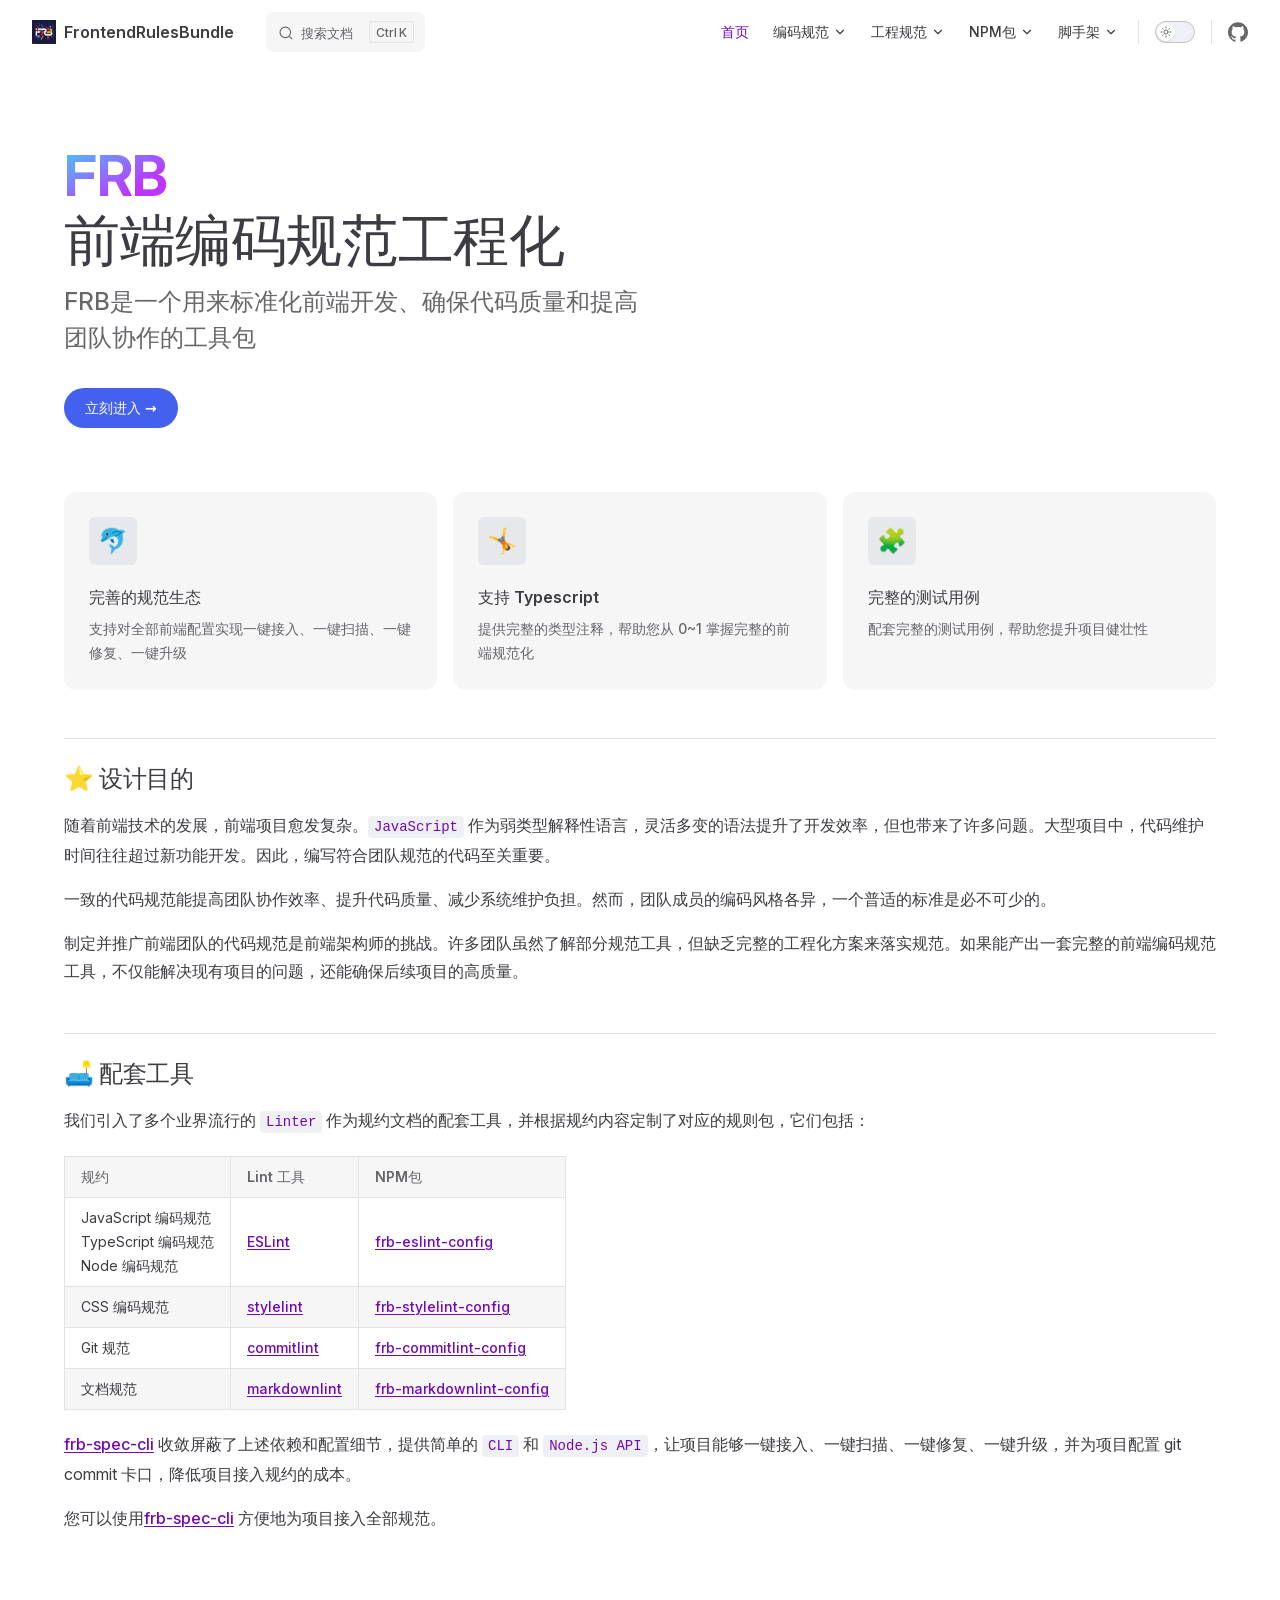
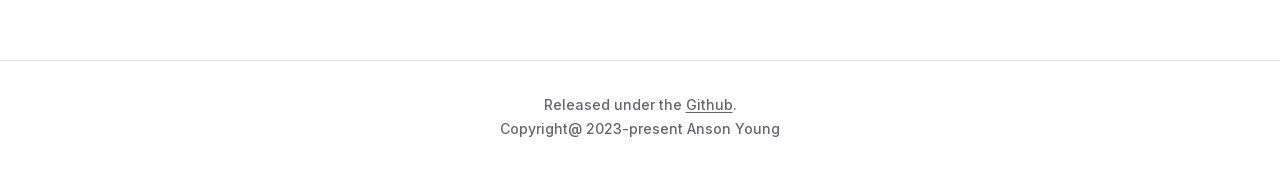
==== index.html @ 669a441b "Deploying to gh-pages from @ yangsheng8/frontend-rules-bundle@2f06434116b201706d265bde65d2e6ae9433ff" ====
<!DOCTYPE html>
<html lang="en-US" dir="ltr">
  <head>
    <meta charset="utf-8">
    <meta name="viewport" content="width=device-width,initial-scale=1">
    <title>FrontendRulesBundle</title>
    <meta name="description" content="前端编码规范工程化">
    <meta name="generator" content="VitePress v1.2.2">
    <link rel="preload stylesheet" href="/assets/style.BY2mN_my.css" as="style">
    
    <script type="module" src="/assets/app.9--udEER.js"></script>
    <link rel="preload" href="/assets/inter-roman-latin.Di8DUHzh.woff2" as="font" type="font/woff2" crossorigin="">
    <link rel="modulepreload" href="/assets/chunks/framework.CJINm0jR.js">
    <link rel="modulepreload" href="/assets/chunks/theme.BF8huRVD.js">
    <link rel="modulepreload" href="/assets/index.md.BYgQcy-Z.lean.js">
    <link rel="icon" href="/img/logo.png">
    <script id="check-dark-mode">(()=>{const e=localStorage.getItem("vitepress-theme-appearance")||"auto",a=window.matchMedia("(prefers-color-scheme: dark)").matches;(!e||e==="auto"?a:e==="dark")&&document.documentElement.classList.add("dark")})();</script>
    <script id="check-mac-os">document.documentElement.classList.toggle("mac",/Mac|iPhone|iPod|iPad/i.test(navigator.platform));</script>
  </head>
  <body>
    <div id="app"><div class="Layout" data-v-e4b8e1f8><!--[--><!--]--><!--[--><span tabindex="-1" data-v-347cf77a></span><a href="#VPContent" class="VPSkipLink visually-hidden" data-v-347cf77a> Skip to content </a><!--]--><!----><header class="VPNav" data-v-e4b8e1f8 data-v-37520d22><div class="VPNavBar home top" data-v-37520d22 data-v-76939517><div class="wrapper" data-v-76939517><div class="container" data-v-76939517><div class="title" data-v-76939517><div class="VPNavBarTitle" data-v-76939517 data-v-0b1bfbd6><a class="title" href="/" data-v-0b1bfbd6><!--[--><!--]--><!--[--><img class="VPImage logo" src="/img/logo1.jpg" alt data-v-da9c4ac8><!--]--><span data-v-0b1bfbd6>FrontendRulesBundle</span><!--[--><!--]--></a></div></div><div class="content" data-v-76939517><div class="content-body" data-v-76939517><!--[--><!--]--><div class="VPNavBarSearch search" data-v-76939517><!--[--><!----><div id="local-search"><button type="button" class="DocSearch DocSearch-Button" aria-label="搜索文档"><span class="DocSearch-Button-Container"><span class="vp-icon DocSearch-Search-Icon"></span><span class="DocSearch-Button-Placeholder">搜索文档</span></span><span class="DocSearch-Button-Keys"><kbd class="DocSearch-Button-Key"></kbd><kbd class="DocSearch-Button-Key">K</kbd></span></button></div><!--]--></div><nav aria-labelledby="main-nav-aria-label" class="VPNavBarMenu menu" data-v-76939517 data-v-54b6ef9c><span id="main-nav-aria-label" class="visually-hidden" data-v-54b6ef9c>Main Navigation</span><!--[--><!--[--><a class="VPLink link VPNavBarMenuLink active" href="/" tabindex="0" data-v-54b6ef9c data-v-99f46b89><!--[--><span data-v-99f46b89>首页</span><!--]--></a><!--]--><!--[--><div class="VPFlyout VPNavBarMenuGroup" data-v-54b6ef9c data-v-b11c8280><button type="button" class="button" aria-haspopup="true" aria-expanded="false" data-v-b11c8280><span class="text" data-v-b11c8280><!----><span data-v-b11c8280>编码规范</span><span class="vpi-chevron-down text-icon" data-v-b11c8280></span></span></button><div class="menu" data-v-b11c8280><div class="VPMenu" data-v-b11c8280 data-v-fe176f36><div class="items" data-v-fe176f36><!--[--><!--[--><div class="VPMenuLink" data-v-fe176f36 data-v-29f0888a><a class="VPLink link" href="/coding/html.html" data-v-29f0888a><!--[-->HTML 编码规范<!--]--></a></div><!--]--><!--[--><div class="VPMenuLink" data-v-fe176f36 data-v-29f0888a><a class="VPLink link" href="/coding/css.html" data-v-29f0888a><!--[-->CSS 编码规范<!--]--></a></div><!--]--><!--[--><div class="VPMenuLink" data-v-fe176f36 data-v-29f0888a><a class="VPLink link" href="/coding/javascript.html" data-v-29f0888a><!--[-->JavaScript 编码规范<!--]--></a></div><!--]--><!--[--><div class="VPMenuLink" data-v-fe176f36 data-v-29f0888a><a class="VPLink link" href="/coding/node.html" data-v-29f0888a><!--[-->Node 编码规范<!--]--></a></div><!--]--><!--[--><div class="VPMenuLink" data-v-fe176f36 data-v-29f0888a><a class="VPLink link" href="/coding/typescript.html" data-v-29f0888a><!--[-->Typescript 编码规范<!--]--></a></div><!--]--><!--]--></div><!--[--><!--]--></div></div></div><!--]--><!--[--><div class="VPFlyout VPNavBarMenuGroup" data-v-54b6ef9c data-v-b11c8280><button type="button" class="button" aria-haspopup="true" aria-expanded="false" data-v-b11c8280><span class="text" data-v-b11c8280><!----><span data-v-b11c8280>工程规范</span><span class="vpi-chevron-down text-icon" data-v-b11c8280></span></span></button><div class="menu" data-v-b11c8280><div class="VPMenu" data-v-b11c8280 data-v-fe176f36><div class="items" data-v-fe176f36><!--[--><!--[--><div class="VPMenuLink" data-v-fe176f36 data-v-29f0888a><a class="VPLink link" href="/engineering/git.html" data-v-29f0888a><!--[-->Git 规范<!--]--></a></div><!--]--><!--[--><div class="VPMenuLink" data-v-fe176f36 data-v-29f0888a><a class="VPLink link" href="/engineering/doc.html" data-v-29f0888a><!--[-->文档规范<!--]--></a></div><!--]--><!--[--><div class="VPMenuLink" data-v-fe176f36 data-v-29f0888a><a class="VPLink link" href="/engineering/changelog.html" data-v-29f0888a><!--[-->CHANGELOG 规范<!--]--></a></div><!--]--><!--]--></div><!--[--><!--]--></div></div></div><!--]--><!--[--><div class="VPFlyout VPNavBarMenuGroup" data-v-54b6ef9c data-v-b11c8280><button type="button" class="button" aria-haspopup="true" aria-expanded="false" data-v-b11c8280><span class="text" data-v-b11c8280><!----><span data-v-b11c8280>NPM包</span><span class="vpi-chevron-down text-icon" data-v-b11c8280></span></span></button><div class="menu" data-v-b11c8280><div class="VPMenu" data-v-b11c8280 data-v-fe176f36><div class="items" data-v-fe176f36><!--[--><!--[--><div class="VPMenuLink" data-v-fe176f36 data-v-29f0888a><a class="VPLink link" href="/npm/eslint.html" data-v-29f0888a><!--[-->eslint-config<!--]--></a></div><!--]--><!--[--><div class="VPMenuLink" data-v-fe176f36 data-v-29f0888a><a class="VPLink link" href="/npm/stylelint.html" data-v-29f0888a><!--[-->stylelint-config<!--]--></a></div><!--]--><!--[--><div class="VPMenuLink" data-v-fe176f36 data-v-29f0888a><a class="VPLink link" href="/npm/commitlint.html" data-v-29f0888a><!--[-->commitlint-config<!--]--></a></div><!--]--><!--[--><div class="VPMenuLink" data-v-fe176f36 data-v-29f0888a><a class="VPLink link" href="/npm/markdownlint.html" data-v-29f0888a><!--[-->markdownlint-config<!--]--></a></div><!--]--><!--[--><div class="VPMenuLink" data-v-fe176f36 data-v-29f0888a><a class="VPLink link" href="/npm/eslint-plugin.html" data-v-29f0888a><!--[-->eslint-plugin<!--]--></a></div><!--]--><!--]--></div><!--[--><!--]--></div></div></div><!--]--><!--[--><div class="VPFlyout VPNavBarMenuGroup" data-v-54b6ef9c data-v-b11c8280><button type="button" class="button" aria-haspopup="true" aria-expanded="false" data-v-b11c8280><span class="text" data-v-b11c8280><!----><span data-v-b11c8280>脚手架</span><span class="vpi-chevron-down text-icon" data-v-b11c8280></span></span></button><div class="menu" data-v-b11c8280><div class="VPMenu" data-v-b11c8280 data-v-fe176f36><div class="items" data-v-fe176f36><!--[--><!--[--><div class="VPMenuLink" data-v-fe176f36 data-v-29f0888a><a class="VPLink link" href="/cli/frb-lint.html" data-v-29f0888a><!--[-->frb-fe-lint<!--]--></a></div><!--]--><!--]--></div><!--[--><!--]--></div></div></div><!--]--><!--]--></nav><!----><div class="VPNavBarAppearance appearance" data-v-76939517 data-v-2c32bf94><button class="VPSwitch VPSwitchAppearance" type="button" role="switch" title="Switch to dark theme" aria-checked="false" data-v-2c32bf94 data-v-7fafa1ae data-v-d238cb54><span class="check" data-v-d238cb54><span class="icon" data-v-d238cb54><!--[--><span class="vpi-sun sun" data-v-7fafa1ae></span><span class="vpi-moon moon" data-v-7fafa1ae></span><!--]--></span></span></button></div><div class="VPSocialLinks VPNavBarSocialLinks social-links" data-v-76939517 data-v-22c99eaa data-v-d3f611e9><!--[--><a class="VPSocialLink no-icon" href="https://github.com/yangsheng8/frontend-rules-bundle" aria-label="github" target="_blank" rel="noopener" data-v-d3f611e9 data-v-6e5524c9><span class="vpi-social-github" /></a><!--]--></div><div class="VPFlyout VPNavBarExtra extra" data-v-76939517 data-v-ff49a957 data-v-b11c8280><button type="button" class="button" aria-haspopup="true" aria-expanded="false" aria-label="extra navigation" data-v-b11c8280><span class="vpi-more-horizontal icon" data-v-b11c8280></span></button><div class="menu" data-v-b11c8280><div class="VPMenu" data-v-b11c8280 data-v-fe176f36><!----><!--[--><!--[--><!----><div class="group" data-v-ff49a957><div class="item appearance" data-v-ff49a957><p class="label" data-v-ff49a957>Appearance</p><div class="appearance-action" data-v-ff49a957><button class="VPSwitch VPSwitchAppearance" type="button" role="switch" title="Switch to dark theme" aria-checked="false" data-v-ff49a957 data-v-7fafa1ae data-v-d238cb54><span class="check" data-v-d238cb54><span class="icon" data-v-d238cb54><!--[--><span class="vpi-sun sun" data-v-7fafa1ae></span><span class="vpi-moon moon" data-v-7fafa1ae></span><!--]--></span></span></button></div></div></div><div class="group" data-v-ff49a957><div class="item social-links" data-v-ff49a957><div class="VPSocialLinks social-links-list" data-v-ff49a957 data-v-d3f611e9><!--[--><a class="VPSocialLink no-icon" href="https://github.com/yangsheng8/frontend-rules-bundle" aria-label="github" target="_blank" rel="noopener" data-v-d3f611e9 data-v-6e5524c9><span class="vpi-social-github" /></a><!--]--></div></div></div><!--]--><!--]--></div></div></div><!--[--><!--]--><button type="button" class="VPNavBarHamburger hamburger" aria-label="mobile navigation" aria-expanded="false" aria-controls="VPNavScreen" data-v-76939517 data-v-7c32fbc0><span class="container" data-v-7c32fbc0><span class="top" data-v-7c32fbc0></span><span class="middle" data-v-7c32fbc0></span><span class="bottom" data-v-7c32fbc0></span></span></button></div></div></div></div><div class="divider" data-v-76939517><div class="divider-line" data-v-76939517></div></div></div><!----></header><!----><!----><div class="VPContent is-home" id="VPContent" data-v-e4b8e1f8 data-v-2b62a37d><div class="VPHome" data-v-2b62a37d data-v-d0947b00><!--[--><!--]--><div class="VPHero VPHomeHero" data-v-d0947b00 data-v-6cc72247><div class="container" data-v-6cc72247><div class="main" data-v-6cc72247><!--[--><!--]--><!--[--><h1 class="name" data-v-6cc72247><span class="clip" data-v-6cc72247>FRB</span></h1><p class="text" data-v-6cc72247>前端编码规范工程化</p><p class="tagline" data-v-6cc72247>FRB是一个用来标准化前端开发、确保代码质量和提高团队协作的工具包</p><!--]--><!--[--><!--]--><div class="actions" data-v-6cc72247><!--[--><div class="action" data-v-6cc72247><a class="VPButton medium brand" href="/coding/html.html" data-v-6cc72247 data-v-09926cdb>立刻进入 →</a></div><!--]--></div><!--[--><!--]--></div><!----></div></div><!--[--><!--]--><!--[--><!--]--><div class="VPFeatures VPHomeFeatures" data-v-d0947b00 data-v-6db3c98c><div class="container" data-v-6db3c98c><div class="items" data-v-6db3c98c><!--[--><div class="grid-3 item" data-v-6db3c98c><div class="VPLink no-icon VPFeature" data-v-6db3c98c data-v-02033b3c><!--[--><article class="box" data-v-02033b3c><div class="icon" data-v-02033b3c>🐬</div><h2 class="title" data-v-02033b3c>完善的规范生态</h2><p class="details" data-v-02033b3c>支持对全部前端配置实现一键接入、一键扫描、一键修复、一键升级</p><!----></article><!--]--></div></div><div class="grid-3 item" data-v-6db3c98c><div class="VPLink no-icon VPFeature" data-v-6db3c98c data-v-02033b3c><!--[--><article class="box" data-v-02033b3c><div class="icon" data-v-02033b3c>🤸‍</div><h2 class="title" data-v-02033b3c>支持 Typescript</h2><p class="details" data-v-02033b3c>提供完整的类型注释，帮助您从 0~1 掌握完整的前端规范化</p><!----></article><!--]--></div></div><div class="grid-3 item" data-v-6db3c98c><div class="VPLink no-icon VPFeature" data-v-6db3c98c data-v-02033b3c><!--[--><article class="box" data-v-02033b3c><div class="icon" data-v-02033b3c>🧩</div><h2 class="title" data-v-02033b3c>完整的测试用例</h2><p class="details" data-v-02033b3c>配套完整的测试用例，帮助您提升项目健壮性</p><!----></article><!--]--></div></div><!--]--></div></div></div><!--[--><!--]--><div class="vp-doc container" style="" data-v-d0947b00 data-v-80a659c8><!--[--><div style="position:relative;" data-v-d0947b00><div><h2 id="设计目的" tabindex="-1">⭐ 设计目的 <a class="header-anchor" href="#设计目的" aria-label="Permalink to &quot;:star: 设计目的&quot;">​</a></h2><p>随着前端技术的发展，前端项目愈发复杂。<code>JavaScript</code> 作为弱类型解释性语言，灵活多变的语法提升了开发效率，但也带来了许多问题。大型项目中，代码维护时间往往超过新功能开发。因此，编写符合团队规范的代码至关重要。</p><p>一致的代码规范能提高团队协作效率、提升代码质量、减少系统维护负担。然而，团队成员的编码风格各异，一个普适的标准是必不可少的。</p><p>制定并推广前端团队的代码规范是前端架构师的挑战。许多团队虽然了解部分规范工具，但缺乏完整的工程化方案来落实规范。如果能产出一套完整的前端编码规范工具，不仅能解决现有项目的问题，还能确保后续项目的高质量。</p><h2 id="配套工具" tabindex="-1">🛋️ 配套工具 <a class="header-anchor" href="#配套工具" aria-label="Permalink to &quot;:couch_and_lamp: 配套工具&quot;">​</a></h2><p>我们引入了多个业界流行的 <code>Linter</code> 作为规约文档的配套工具，并根据规约内容定制了对应的规则包，它们包括：</p><table><thead><tr><th>规约</th><th>Lint 工具</th><th>NPM包</th></tr></thead><tbody><tr><td>JavaScript 编码规范 <br> TypeScript 编码规范 <br> Node 编码规范</td><td><a href="https://eslint.org/" target="_blank" rel="noreferrer">ESLint</a></td><td><a href="https://www.npmjs.com/package/frb-eslint-config" target="_blank" rel="noreferrer">frb-eslint-config</a></td></tr><tr><td>CSS 编码规范</td><td><a href="https://stylelint.io/" target="_blank" rel="noreferrer">stylelint</a></td><td><a href="https://www.npmjs.com/package/frb-stylelint-config" target="_blank" rel="noreferrer">frb-stylelint-config</a></td></tr><tr><td>Git 规范</td><td><a href="https://commitlint.js.org/#/" target="_blank" rel="noreferrer">commitlint</a></td><td><a href="https://www.npmjs.com/package/frb-commitlint-config" target="_blank" rel="noreferrer">frb-commitlint-config</a></td></tr><tr><td>文档规范</td><td><a href="https://github.com/DavidAnson/markdownlint" target="_blank" rel="noreferrer">markdownlint</a></td><td><a href="https://www.npmjs.com/package/frb-markdownlint-config" target="_blank" rel="noreferrer">frb-markdownlint-config</a></td></tr></tbody></table><p><a href="https://www.npmjs.com/package/frb-spec-cli" target="_blank" rel="noreferrer">frb-spec-cli</a> 收敛屏蔽了上述依赖和配置细节，提供简单的 <code>CLI</code> 和 <code>Node.js API</code>，让项目能够一键接入、一键扫描、一键修复、一键升级，并为项目配置 git commit 卡口，降低项目接入规约的成本。</p><p>您可以使用<a href="https://www.npmjs.com/package/frb-spec-cli" target="_blank" rel="noreferrer">frb-spec-cli</a> 方便地为项目接入全部规范。</p></div></div><!--]--></div></div></div><footer class="VPFooter" data-v-e4b8e1f8 data-v-541b8f9b><div class="container" data-v-541b8f9b><p class="message" data-v-541b8f9b>Released under the <a href="https://github.com/yangsheng8/frontend-rules-bundle">Github</a>.</p><p class="copyright" data-v-541b8f9b>Copyright@ 2023-present Anson Young </p></div></footer><!--[--><!--]--></div></div>
    <script>window.__VP_HASH_MAP__=JSON.parse("{\"api-examples.md\":\"R4d5If6c\",\"markdown-examples.md\":\"D05g6cIP\",\"coding_css.md\":\"DKmnRqSd\",\"engineering_changelog.md\":\"C6zvm-Qr\",\"coding_html.md\":\"DJCobx2r\",\"engineering_doc.md\":\"CeMw2gTG\",\"engineering_git.md\":\"oXRIVrIO\",\"coding_node.md\":\"D2Tambwm\",\"index.md\":\"BYgQcy-Z\",\"coding_typescript.md\":\"CN7w1dep\",\"coding_javascript.md\":\"D72n1xTb\"}");window.__VP_SITE_DATA__=JSON.parse("{\"lang\":\"en-US\",\"dir\":\"ltr\",\"title\":\"FrontendRulesBundle\",\"description\":\"前端编码规范工程化\",\"base\":\"/\",\"head\":[],\"router\":{\"prefetchLinks\":true},\"appearance\":true,\"themeConfig\":{\"logo\":\"/img/logo1.jpg\",\"outlineTitle\":\"目录\",\"nav\":[{\"text\":\"首页\",\"link\":\"/\"},{\"text\":\"编码规范\",\"items\":[{\"text\":\"HTML 编码规范\",\"link\":\"/coding/html.md\"},{\"text\":\"CSS 编码规范\",\"link\":\"/coding/css.md\"},{\"text\":\"JavaScript 编码规范\",\"link\":\"/coding/javascript.md\"},{\"text\":\"Node 编码规范\",\"link\":\"/coding/node.md\"},{\"text\":\"Typescript 编码规范\",\"link\":\"/coding/typescript.md\"}]},{\"text\":\"工程规范\",\"items\":[{\"text\":\"Git 规范\",\"link\":\"/engineering/git.md\"},{\"text\":\"文档规范\",\"link\":\"/engineering/doc.md\"},{\"text\":\"CHANGELOG 规范\",\"link\":\"/engineering/changelog.md\"}]},{\"text\":\"NPM包\",\"items\":[{\"text\":\"eslint-config\",\"link\":\"/npm/eslint.md\"},{\"text\":\"stylelint-config\",\"link\":\"/npm/stylelint.md\"},{\"text\":\"commitlint-config\",\"link\":\"/npm/commitlint.md\"},{\"text\":\"markdownlint-config\",\"link\":\"/npm/markdownlint.md\"},{\"text\":\"eslint-plugin\",\"link\":\"/npm/eslint-plugin.md\"}]},{\"text\":\"脚手架\",\"items\":[{\"text\":\"frb-fe-lint\",\"link\":\"/cli/frb-lint.md\"}]}],\"sidebar\":[{\"text\":\"编码规范\",\"items\":[{\"text\":\"HTML 编码规范\",\"link\":\"/coding/html.md\"},{\"text\":\"CSS 编码规范\",\"link\":\"/coding/css.md\"},{\"text\":\"JavaScript 编码规范\",\"link\":\"/coding/javascript.md\"},{\"text\":\"Typescript 编码规范\",\"link\":\"/coding/typescript.md\"},{\"text\":\"Node 编码规范\",\"link\":\"/coding/node.md\"}]},{\"text\":\"工程规范\",\"items\":[{\"text\":\"Git 规范\",\"link\":\"/engineering/git.md\"},{\"text\":\"文档规范\",\"link\":\"/engineering/doc.md\"},{\"text\":\"CHANGELOG 规范\",\"link\":\"/engineering/changelog.md\"}]},{\"text\":\"NPM包\",\"items\":[{\"text\":\"eslint-config\",\"link\":\"/npm/eslint.md\"},{\"text\":\"stylelint-config\",\"link\":\"/npm/stylelint.md\"},{\"text\":\"commitlint-config\",\"link\":\"/npm/commitlint.md\"},{\"text\":\"markdownlint-config\",\"link\":\"/npm/markdownlint.md\"},{\"text\":\"eslint-plugin\",\"link\":\"/npm/eslint-plugin.md\"}]},{\"text\":\"脚手架\",\"items\":[{\"text\":\"frb-lint\",\"link\":\"/cli/frb-lint.md\"}]}],\"socialLinks\":[{\"icon\":\"github\",\"link\":\"https://github.com/yangsheng8/frontend-rules-bundle\"}],\"search\":{\"provider\":\"local\",\"options\":{\"translations\":{\"button\":{\"buttonText\":\"搜索文档\",\"buttonAriaLabel\":\"搜索文档\"},\"modal\":{\"noResultsText\":\"无法找到相关结果\",\"resetButtonTitle\":\"清除查询条件\",\"footer\":{\"selectText\":\"选择\",\"navigateText\":\"切换\"}}}}},\"footer\":{\"message\":\"Released under the <a href=\\\"https://github.com/yangsheng8/frontend-rules-bundle\\\">Github</a>.\",\"copyright\":\"Copyright@ 2023-present Anson Young \"}},\"locales\":{},\"scrollOffset\":134,\"cleanUrls\":false}");</script>
    
  </body>
</html>
---- assets/style.BY2mN_my.css ----
@font-face{font-family:Inter;font-style:normal;font-weight:100 900;font-display:swap;src:url(/assets/inter-roman-cyrillic-ext.BBPuwvHQ.woff2) format("woff2");unicode-range:U+0460-052F,U+1C80-1C88,U+20B4,U+2DE0-2DFF,U+A640-A69F,U+FE2E-FE2F}@font-face{font-family:Inter;font-style:normal;font-weight:100 900;font-display:swap;src:url(/assets/inter-roman-cyrillic.C5lxZ8CY.woff2) format("woff2");unicode-range:U+0301,U+0400-045F,U+0490-0491,U+04B0-04B1,U+2116}@font-face{font-family:Inter;font-style:normal;font-weight:100 900;font-display:swap;src:url(/assets/inter-roman-greek-ext.CqjqNYQ-.woff2) format("woff2");unicode-range:U+1F00-1FFF}@font-face{font-family:Inter;font-style:normal;font-weight:100 900;font-display:swap;src:url(/assets/inter-roman-greek.BBVDIX6e.woff2) format("woff2");unicode-range:U+0370-0377,U+037A-037F,U+0384-038A,U+038C,U+038E-03A1,U+03A3-03FF}@font-face{font-family:Inter;font-style:normal;font-weight:100 900;font-display:swap;src:url(/assets/inter-roman-vietnamese.BjW4sHH5.woff2) format("woff2");unicode-range:U+0102-0103,U+0110-0111,U+0128-0129,U+0168-0169,U+01A0-01A1,U+01AF-01B0,U+0300-0301,U+0303-0304,U+0308-0309,U+0323,U+0329,U+1EA0-1EF9,U+20AB}@font-face{font-family:Inter;font-style:normal;font-weight:100 900;font-display:swap;src:url(/assets/inter-roman-latin-ext.4ZJIpNVo.woff2) format("woff2");unicode-range:U+0100-02AF,U+0304,U+0308,U+0329,U+1E00-1E9F,U+1EF2-1EFF,U+2020,U+20A0-20AB,U+20AD-20C0,U+2113,U+2C60-2C7F,U+A720-A7FF}@font-face{font-family:Inter;font-style:normal;font-weight:100 900;font-display:swap;src:url(/assets/inter-roman-latin.Di8DUHzh.woff2) format("woff2");unicode-range:U+0000-00FF,U+0131,U+0152-0153,U+02BB-02BC,U+02C6,U+02DA,U+02DC,U+0304,U+0308,U+0329,U+2000-206F,U+2074,U+20AC,U+2122,U+2191,U+2193,U+2212,U+2215,U+FEFF,U+FFFD}@font-face{font-family:Inter;font-style:italic;font-weight:100 900;font-display:swap;src:url(/assets/inter-italic-cyrillic-ext.r48I6akx.woff2) format("woff2");unicode-range:U+0460-052F,U+1C80-1C88,U+20B4,U+2DE0-2DFF,U+A640-A69F,U+FE2E-FE2F}@font-face{font-family:Inter;font-style:italic;font-weight:100 900;font-display:swap;src:url(/assets/inter-italic-cyrillic.By2_1cv3.woff2) format("woff2");unicode-range:U+0301,U+0400-045F,U+0490-0491,U+04B0-04B1,U+2116}@font-face{font-family:Inter;font-style:italic;font-weight:100 900;font-display:swap;src:url(/assets/inter-italic-greek-ext.1u6EdAuj.woff2) format("woff2");unicode-range:U+1F00-1FFF}@font-face{font-family:Inter;font-style:italic;font-weight:100 900;font-display:swap;src:url(/assets/inter-italic-greek.DJ8dCoTZ.woff2) format("woff2");unicode-range:U+0370-0377,U+037A-037F,U+0384-038A,U+038C,U+038E-03A1,U+03A3-03FF}@font-face{font-family:Inter;font-style:italic;font-weight:100 900;font-display:swap;src:url(/assets/inter-italic-vietnamese.BSbpV94h.woff2) format("woff2");unicode-range:U+0102-0103,U+0110-0111,U+0128-0129,U+0168-0169,U+01A0-01A1,U+01AF-01B0,U+0300-0301,U+0303-0304,U+0308-0309,U+0323,U+0329,U+1EA0-1EF9,U+20AB}@font-face{font-family:Inter;font-style:italic;font-weight:100 900;font-display:swap;src:url(/assets/inter-italic-latin-ext.CN1xVJS-.woff2) format("woff2");unicode-range:U+0100-02AF,U+0304,U+0308,U+0329,U+1E00-1E9F,U+1EF2-1EFF,U+2020,U+20A0-20AB,U+20AD-20C0,U+2113,U+2C60-2C7F,U+A720-A7FF}@font-face{font-family:Inter;font-style:italic;font-weight:100 900;font-display:swap;src:url(/assets/inter-italic-latin.C2AdPX0b.woff2) format("woff2");unicode-range:U+0000-00FF,U+0131,U+0152-0153,U+02BB-02BC,U+02C6,U+02DA,U+02DC,U+0304,U+0308,U+0329,U+2000-206F,U+2074,U+20AC,U+2122,U+2191,U+2193,U+2212,U+2215,U+FEFF,U+FFFD}@font-face{font-family:Punctuation SC;font-weight:400;src:local("PingFang SC Regular"),local("Noto Sans CJK SC"),local("Microsoft YaHei");unicode-range:U+201C,U+201D,U+2018,U+2019,U+2E3A,U+2014,U+2013,U+2026,U+00B7,U+007E,U+002F}@font-face{font-family:Punctuation SC;font-weight:500;src:local("PingFang SC Medium"),local("Noto Sans CJK SC"),local("Microsoft YaHei");unicode-range:U+201C,U+201D,U+2018,U+2019,U+2E3A,U+2014,U+2013,U+2026,U+00B7,U+007E,U+002F}@font-face{font-family:Punctuation SC;font-weight:600;src:local("PingFang SC Semibold"),local("Noto Sans CJK SC Bold"),local("Microsoft YaHei Bold");unicode-range:U+201C,U+201D,U+2018,U+2019,U+2E3A,U+2014,U+2013,U+2026,U+00B7,U+007E,U+002F}@font-face{font-family:Punctuation SC;font-weight:700;src:local("PingFang SC Semibold"),local("Noto Sans CJK SC Bold"),local("Microsoft YaHei Bold");unicode-range:U+201C,U+201D,U+2018,U+2019,U+2E3A,U+2014,U+2013,U+2026,U+00B7,U+007E,U+002F}:root{--vp-c-white: #ffffff;--vp-c-black: #000000;--vp-c-neutral: var(--vp-c-black);--vp-c-neutral-inverse: var(--vp-c-white)}.dark{--vp-c-neutral: var(--vp-c-white);--vp-c-neutral-inverse: var(--vp-c-black)}:root{--vp-c-gray-1: #dddde3;--vp-c-gray-2: #e4e4e9;--vp-c-gray-3: #ebebef;--vp-c-gray-soft: rgba(142, 150, 170, .14);--vp-c-indigo-1: #3451b2;--vp-c-indigo-2: #3a5ccc;--vp-c-indigo-3: #5672cd;--vp-c-indigo-soft: rgba(100, 108, 255, .14);--vp-c-purple-1: #6f42c1;--vp-c-purple-2: #7e4cc9;--vp-c-purple-3: #8e5cd9;--vp-c-purple-soft: rgba(159, 122, 234, .14);--vp-c-green-1: #18794e;--vp-c-green-2: #299764;--vp-c-green-3: #30a46c;--vp-c-green-soft: rgba(16, 185, 129, .14);--vp-c-yellow-1: #915930;--vp-c-yellow-2: #946300;--vp-c-yellow-3: #9f6a00;--vp-c-yellow-soft: rgba(234, 179, 8, .14);--vp-c-red-1: #b8272c;--vp-c-red-2: #d5393e;--vp-c-red-3: #e0575b;--vp-c-red-soft: rgba(244, 63, 94, .14);--vp-c-sponsor: #db2777}.dark{--vp-c-gray-1: #515c67;--vp-c-gray-2: #414853;--vp-c-gray-3: #32363f;--vp-c-gray-soft: rgba(101, 117, 133, .16);--vp-c-indigo-1: #a8b1ff;--vp-c-indigo-2: #5c73e7;--vp-c-indigo-3: #3e63dd;--vp-c-indigo-soft: rgba(100, 108, 255, .16);--vp-c-purple-1: #c8abfa;--vp-c-purple-2: #a879e6;--vp-c-purple-3: #8e5cd9;--vp-c-purple-soft: rgba(159, 122, 234, .16);--vp-c-green-1: #3dd68c;--vp-c-green-2: #30a46c;--vp-c-green-3: #298459;--vp-c-green-soft: rgba(16, 185, 129, .16);--vp-c-yellow-1: #f9b44e;--vp-c-yellow-2: #da8b17;--vp-c-yellow-3: #a46a0a;--vp-c-yellow-soft: rgba(234, 179, 8, .16);--vp-c-red-1: #f66f81;--vp-c-red-2: #f14158;--vp-c-red-3: #b62a3c;--vp-c-red-soft: rgba(244, 63, 94, .16)}:root{--vp-c-bg: #ffffff;--vp-c-bg-alt: #f6f6f7;--vp-c-bg-elv: #ffffff;--vp-c-bg-soft: #f6f6f7}.dark{--vp-c-bg: #1b1b1f;--vp-c-bg-alt: #161618;--vp-c-bg-elv: #202127;--vp-c-bg-soft: #202127}:root{--vp-c-border: #c2c2c4;--vp-c-divider: #e2e2e3;--vp-c-gutter: #e2e2e3}.dark{--vp-c-border: #3c3f44;--vp-c-divider: #2e2e32;--vp-c-gutter: #000000}:root{--vp-c-text-1: rgba(60, 60, 67);--vp-c-text-2: rgba(60, 60, 67, .78);--vp-c-text-3: rgba(60, 60, 67, .56)}.dark{--vp-c-text-1: rgba(255, 255, 245, .86);--vp-c-text-2: rgba(235, 235, 245, .6);--vp-c-text-3: rgba(235, 235, 245, .38)}:root{--vp-c-default-1: var(--vp-c-gray-1);--vp-c-default-2: var(--vp-c-gray-2);--vp-c-default-3: var(--vp-c-gray-3);--vp-c-default-soft: var(--vp-c-gray-soft);--vp-c-brand-1: var(--vp-c-indigo-1);--vp-c-brand-2: var(--vp-c-indigo-2);--vp-c-brand-3: var(--vp-c-indigo-3);--vp-c-brand-soft: var(--vp-c-indigo-soft);--vp-c-brand: var(--vp-c-brand-1);--vp-c-tip-1: var(--vp-c-brand-1);--vp-c-tip-2: var(--vp-c-brand-2);--vp-c-tip-3: var(--vp-c-brand-3);--vp-c-tip-soft: var(--vp-c-brand-soft);--vp-c-note-1: var(--vp-c-brand-1);--vp-c-note-2: var(--vp-c-brand-2);--vp-c-note-3: var(--vp-c-brand-3);--vp-c-note-soft: var(--vp-c-brand-soft);--vp-c-success-1: var(--vp-c-green-1);--vp-c-success-2: var(--vp-c-green-2);--vp-c-success-3: var(--vp-c-green-3);--vp-c-success-soft: var(--vp-c-green-soft);--vp-c-important-1: var(--vp-c-purple-1);--vp-c-important-2: var(--vp-c-purple-2);--vp-c-important-3: var(--vp-c-purple-3);--vp-c-important-soft: var(--vp-c-purple-soft);--vp-c-warning-1: var(--vp-c-yellow-1);--vp-c-warning-2: var(--vp-c-yellow-2);--vp-c-warning-3: var(--vp-c-yellow-3);--vp-c-warning-soft: var(--vp-c-yellow-soft);--vp-c-danger-1: var(--vp-c-red-1);--vp-c-danger-2: var(--vp-c-red-2);--vp-c-danger-3: var(--vp-c-red-3);--vp-c-danger-soft: var(--vp-c-red-soft);--vp-c-caution-1: var(--vp-c-red-1);--vp-c-caution-2: var(--vp-c-red-2);--vp-c-caution-3: var(--vp-c-red-3);--vp-c-caution-soft: var(--vp-c-red-soft)}:root{--vp-font-family-base: "Inter", ui-sans-serif, system-ui, sans-serif, "Apple Color Emoji", "Segoe UI Emoji", "Segoe UI Symbol", "Noto Color Emoji";--vp-font-family-mono: ui-monospace, "Menlo", "Monaco", "Consolas", "Liberation Mono", "Courier New", monospace;font-optical-sizing:auto}:root:where(:lang(zh)){--vp-font-family-base: "Punctuation SC", "Inter", ui-sans-serif, system-ui, "PingFang SC", "Noto Sans CJK SC", "Noto Sans SC", "Heiti SC", "Microsoft YaHei", "DengXian", sans-serif, "Apple Color Emoji", "Segoe UI Emoji", "Segoe UI Symbol", "Noto Color Emoji"}:root{--vp-shadow-1: 0 1px 2px rgba(0, 0, 0, .04), 0 1px 2px rgba(0, 0, 0, .06);--vp-shadow-2: 0 3px 12px rgba(0, 0, 0, .07), 0 1px 4px rgba(0, 0, 0, .07);--vp-shadow-3: 0 12px 32px rgba(0, 0, 0, .1), 0 2px 6px rgba(0, 0, 0, .08);--vp-shadow-4: 0 14px 44px rgba(0, 0, 0, .12), 0 3px 9px rgba(0, 0, 0, .12);--vp-shadow-5: 0 18px 56px rgba(0, 0, 0, .16), 0 4px 12px rgba(0, 0, 0, .16)}:root{--vp-z-index-footer: 10;--vp-z-index-local-nav: 20;--vp-z-index-nav: 30;--vp-z-index-layout-top: 40;--vp-z-index-backdrop: 50;--vp-z-index-sidebar: 60}@media (min-width: 960px){:root{--vp-z-index-sidebar: 25}}:root{--vp-layout-max-width: 1440px}:root{--vp-header-anchor-symbol: "#"}:root{--vp-code-line-height: 1.7;--vp-code-font-size: .875em;--vp-code-color: var(--vp-c-brand-1);--vp-code-link-color: var(--vp-c-brand-1);--vp-code-link-hover-color: var(--vp-c-brand-2);--vp-code-bg: var(--vp-c-default-soft);--vp-code-block-color: var(--vp-c-text-2);--vp-code-block-bg: var(--vp-c-bg-alt);--vp-code-block-divider-color: var(--vp-c-gutter);--vp-code-lang-color: var(--vp-c-text-3);--vp-code-line-highlight-color: var(--vp-c-default-soft);--vp-code-line-number-color: var(--vp-c-text-3);--vp-code-line-diff-add-color: var(--vp-c-success-soft);--vp-code-line-diff-add-symbol-color: var(--vp-c-success-1);--vp-code-line-diff-remove-color: var(--vp-c-danger-soft);--vp-code-line-diff-remove-symbol-color: var(--vp-c-danger-1);--vp-code-line-warning-color: var(--vp-c-warning-soft);--vp-code-line-error-color: var(--vp-c-danger-soft);--vp-code-copy-code-border-color: var(--vp-c-divider);--vp-code-copy-code-bg: var(--vp-c-bg-soft);--vp-code-copy-code-hover-border-color: var(--vp-c-divider);--vp-code-copy-code-hover-bg: var(--vp-c-bg);--vp-code-copy-code-active-text: var(--vp-c-text-2);--vp-code-copy-copied-text-content: "Copied";--vp-code-tab-divider: var(--vp-code-block-divider-color);--vp-code-tab-text-color: var(--vp-c-text-2);--vp-code-tab-bg: var(--vp-code-block-bg);--vp-code-tab-hover-text-color: var(--vp-c-text-1);--vp-code-tab-active-text-color: var(--vp-c-text-1);--vp-code-tab-active-bar-color: var(--vp-c-brand-1)}:root{--vp-button-brand-border: transparent;--vp-button-brand-text: var(--vp-c-white);--vp-button-brand-bg: var(--vp-c-brand-3);--vp-button-brand-hover-border: transparent;--vp-button-brand-hover-text: var(--vp-c-white);--vp-button-brand-hover-bg: var(--vp-c-brand-2);--vp-button-brand-active-border: transparent;--vp-button-brand-active-text: var(--vp-c-white);--vp-button-brand-active-bg: var(--vp-c-brand-1);--vp-button-alt-border: transparent;--vp-button-alt-text: var(--vp-c-text-1);--vp-button-alt-bg: var(--vp-c-default-3);--vp-button-alt-hover-border: transparent;--vp-button-alt-hover-text: var(--vp-c-text-1);--vp-button-alt-hover-bg: var(--vp-c-default-2);--vp-button-alt-active-border: transparent;--vp-button-alt-active-text: var(--vp-c-text-1);--vp-button-alt-active-bg: var(--vp-c-default-1);--vp-button-sponsor-border: var(--vp-c-text-2);--vp-button-sponsor-text: var(--vp-c-text-2);--vp-button-sponsor-bg: transparent;--vp-button-sponsor-hover-border: var(--vp-c-sponsor);--vp-button-sponsor-hover-text: var(--vp-c-sponsor);--vp-button-sponsor-hover-bg: transparent;--vp-button-sponsor-active-border: var(--vp-c-sponsor);--vp-button-sponsor-active-text: var(--vp-c-sponsor);--vp-button-sponsor-active-bg: transparent}:root{--vp-custom-block-font-size: 14px;--vp-custom-block-code-font-size: 13px;--vp-custom-block-info-border: transparent;--vp-custom-block-info-text: var(--vp-c-text-1);--vp-custom-block-info-bg: var(--vp-c-default-soft);--vp-custom-block-info-code-bg: var(--vp-c-default-soft);--vp-custom-block-note-border: transparent;--vp-custom-block-note-text: var(--vp-c-text-1);--vp-custom-block-note-bg: var(--vp-c-default-soft);--vp-custom-block-note-code-bg: var(--vp-c-default-soft);--vp-custom-block-tip-border: transparent;--vp-custom-block-tip-text: var(--vp-c-text-1);--vp-custom-block-tip-bg: var(--vp-c-tip-soft);--vp-custom-block-tip-code-bg: var(--vp-c-tip-soft);--vp-custom-block-important-border: transparent;--vp-custom-block-important-text: var(--vp-c-text-1);--vp-custom-block-important-bg: var(--vp-c-important-soft);--vp-custom-block-important-code-bg: var(--vp-c-important-soft);--vp-custom-block-warning-border: transparent;--vp-custom-block-warning-text: var(--vp-c-text-1);--vp-custom-block-warning-bg: var(--vp-c-warning-soft);--vp-custom-block-warning-code-bg: var(--vp-c-warning-soft);--vp-custom-block-danger-border: transparent;--vp-custom-block-danger-text: var(--vp-c-text-1);--vp-custom-block-danger-bg: var(--vp-c-danger-soft);--vp-custom-block-danger-code-bg: var(--vp-c-danger-soft);--vp-custom-block-caution-border: transparent;--vp-custom-block-caution-text: var(--vp-c-text-1);--vp-custom-block-caution-bg: var(--vp-c-caution-soft);--vp-custom-block-caution-code-bg: var(--vp-c-caution-soft);--vp-custom-block-details-border: var(--vp-custom-block-info-border);--vp-custom-block-details-text: var(--vp-custom-block-info-text);--vp-custom-block-details-bg: var(--vp-custom-block-info-bg);--vp-custom-block-details-code-bg: var(--vp-custom-block-info-code-bg)}:root{--vp-input-border-color: var(--vp-c-border);--vp-input-bg-color: var(--vp-c-bg-alt);--vp-input-switch-bg-color: var(--vp-c-default-soft)}:root{--vp-nav-height: 64px;--vp-nav-bg-color: var(--vp-c-bg);--vp-nav-screen-bg-color: var(--vp-c-bg);--vp-nav-logo-height: 24px}.hide-nav{--vp-nav-height: 0px}.hide-nav .VPSidebar{--vp-nav-height: 22px}:root{--vp-local-nav-bg-color: var(--vp-c-bg)}:root{--vp-sidebar-width: 272px;--vp-sidebar-bg-color: var(--vp-c-bg-alt)}:root{--vp-backdrop-bg-color: rgba(0, 0, 0, .6)}:root{--vp-home-hero-name-color: var(--vp-c-brand-1);--vp-home-hero-name-background: transparent;--vp-home-hero-image-background-image: none;--vp-home-hero-image-filter: none}:root{--vp-badge-info-border: transparent;--vp-badge-info-text: var(--vp-c-text-2);--vp-badge-info-bg: var(--vp-c-default-soft);--vp-badge-tip-border: transparent;--vp-badge-tip-text: var(--vp-c-tip-1);--vp-badge-tip-bg: var(--vp-c-tip-soft);--vp-badge-warning-border: transparent;--vp-badge-warning-text: var(--vp-c-warning-1);--vp-badge-warning-bg: var(--vp-c-warning-soft);--vp-badge-danger-border: transparent;--vp-badge-danger-text: var(--vp-c-danger-1);--vp-badge-danger-bg: var(--vp-c-danger-soft)}:root{--vp-carbon-ads-text-color: var(--vp-c-text-1);--vp-carbon-ads-poweredby-color: var(--vp-c-text-2);--vp-carbon-ads-bg-color: var(--vp-c-bg-soft);--vp-carbon-ads-hover-text-color: var(--vp-c-brand-1);--vp-carbon-ads-hover-poweredby-color: var(--vp-c-text-1)}:root{--vp-local-search-bg: var(--vp-c-bg);--vp-local-search-result-bg: var(--vp-c-bg);--vp-local-search-result-border: var(--vp-c-divider);--vp-local-search-result-selected-bg: var(--vp-c-bg);--vp-local-search-result-selected-border: var(--vp-c-brand-1);--vp-local-search-highlight-bg: var(--vp-c-brand-1);--vp-local-search-highlight-text: var(--vp-c-neutral-inverse)}@media (prefers-reduced-motion: reduce){*,:before,:after{animation-delay:-1ms!important;animation-duration:1ms!important;animation-iteration-count:1!important;background-attachment:initial!important;scroll-behavior:auto!important;transition-duration:0s!important;transition-delay:0s!important}}*,:before,:after{box-sizing:border-box}html{line-height:1.4;font-size:16px;-webkit-text-size-adjust:100%}html.dark{color-scheme:dark}body{margin:0;width:100%;min-width:320px;min-height:100vh;line-height:24px;font-family:var(--vp-font-family-base);font-size:16px;font-weight:400;color:var(--vp-c-text-1);background-color:var(--vp-c-bg);font-synthesis:style;text-rendering:optimizeLegibility;-webkit-font-smoothing:antialiased;-moz-osx-font-smoothing:grayscale}main{display:block}h1,h2,h3,h4,h5,h6{margin:0;line-height:24px;font-size:16px;font-weight:400}p{margin:0}strong,b{font-weight:600}a,area,button,[role=button],input,label,select,summary,textarea{touch-action:manipulation}a{color:inherit;text-decoration:inherit}ol,ul{list-style:none;margin:0;padding:0}blockquote{margin:0}pre,code,kbd,samp{font-family:var(--vp-font-family-mono)}img,svg,video,canvas,audio,iframe,embed,object{display:block}figure{margin:0}img,video{max-width:100%;height:auto}button,input,optgroup,select,textarea{border:0;padding:0;line-height:inherit;color:inherit}button{padding:0;font-family:inherit;background-color:transparent;background-image:none}button:enabled,[role=button]:enabled{cursor:pointer}button:focus,button:focus-visible{outline:1px dotted;outline:4px auto -webkit-focus-ring-color}button:focus:not(:focus-visible){outline:none!important}input:focus,textarea:focus,select:focus{outline:none}table{border-collapse:collapse}input{background-color:transparent}input:-ms-input-placeholder,textarea:-ms-input-placeholder{color:var(--vp-c-text-3)}input::-ms-input-placeholder,textarea::-ms-input-placeholder{color:var(--vp-c-text-3)}input::placeholder,textarea::placeholder{color:var(--vp-c-text-3)}input::-webkit-outer-spin-button,input::-webkit-inner-spin-button{-webkit-appearance:none;margin:0}input[type=number]{-moz-appearance:textfield}textarea{resize:vertical}select{-webkit-appearance:none}fieldset{margin:0;padding:0}h1,h2,h3,h4,h5,h6,li,p{overflow-wrap:break-word}vite-error-overlay{z-index:9999}mjx-container{display:inline-block;margin:auto 2px -2px}mjx-container>svg{display:inline-block;margin:auto}[class^=vpi-],[class*=" vpi-"],.vp-icon{width:1em;height:1em}[class^=vpi-].bg,[class*=" vpi-"].bg,.vp-icon.bg{background-size:100% 100%;background-color:transparent}[class^=vpi-]:not(.bg),[class*=" vpi-"]:not(.bg),.vp-icon:not(.bg){-webkit-mask:var(--icon) no-repeat;mask:var(--icon) no-repeat;-webkit-mask-size:100% 100%;mask-size:100% 100%;background-color:currentColor;color:inherit}.vpi-align-left{--icon: url("data:image/svg+xml,%3Csvg xmlns='http://www.w3.org/2000/svg' fill='none' stroke='currentColor' stroke-linecap='round' stroke-linejoin='round' stroke-width='2' viewBox='0 0 24 24'%3E%3Cpath d='M21 6H3M15 12H3M17 18H3'/%3E%3C/svg%3E")}.vpi-arrow-right,.vpi-arrow-down,.vpi-arrow-left,.vpi-arrow-up{--icon: url("data:image/svg+xml,%3Csvg xmlns='http://www.w3.org/2000/svg' fill='none' stroke='currentColor' stroke-linecap='round' stroke-linejoin='round' stroke-width='2' viewBox='0 0 24 24'%3E%3Cpath d='M5 12h14M12 5l7 7-7 7'/%3E%3C/svg%3E")}.vpi-chevron-right,.vpi-chevron-down,.vpi-chevron-left,.vpi-chevron-up{--icon: url("data:image/svg+xml,%3Csvg xmlns='http://www.w3.org/2000/svg' fill='none' stroke='currentColor' stroke-linecap='round' stroke-linejoin='round' stroke-width='2' viewBox='0 0 24 24'%3E%3Cpath d='m9 18 6-6-6-6'/%3E%3C/svg%3E")}.vpi-chevron-down,.vpi-arrow-down{transform:rotate(90deg)}.vpi-chevron-left,.vpi-arrow-left{transform:rotate(180deg)}.vpi-chevron-up,.vpi-arrow-up{transform:rotate(-90deg)}.vpi-square-pen{--icon: url("data:image/svg+xml,%3Csvg xmlns='http://www.w3.org/2000/svg' fill='none' stroke='currentColor' stroke-linecap='round' stroke-linejoin='round' stroke-width='2' viewBox='0 0 24 24'%3E%3Cpath d='M12 3H5a2 2 0 0 0-2 2v14a2 2 0 0 0 2 2h14a2 2 0 0 0 2-2v-7'/%3E%3Cpath d='M18.375 2.625a2.121 2.121 0 1 1 3 3L12 15l-4 1 1-4Z'/%3E%3C/svg%3E")}.vpi-plus{--icon: url("data:image/svg+xml,%3Csvg xmlns='http://www.w3.org/2000/svg' fill='none' stroke='currentColor' stroke-linecap='round' stroke-linejoin='round' stroke-width='2' viewBox='0 0 24 24'%3E%3Cpath d='M5 12h14M12 5v14'/%3E%3C/svg%3E")}.vpi-sun{--icon: url("data:image/svg+xml,%3Csvg xmlns='http://www.w3.org/2000/svg' fill='none' stroke='currentColor' stroke-linecap='round' stroke-linejoin='round' stroke-width='2' viewBox='0 0 24 24'%3E%3Ccircle cx='12' cy='12' r='4'/%3E%3Cpath d='M12 2v2M12 20v2M4.93 4.93l1.41 1.41M17.66 17.66l1.41 1.41M2 12h2M20 12h2M6.34 17.66l-1.41 1.41M19.07 4.93l-1.41 1.41'/%3E%3C/svg%3E")}.vpi-moon{--icon: url("data:image/svg+xml,%3Csvg xmlns='http://www.w3.org/2000/svg' fill='none' stroke='currentColor' stroke-linecap='round' stroke-linejoin='round' stroke-width='2' viewBox='0 0 24 24'%3E%3Cpath d='M12 3a6 6 0 0 0 9 9 9 9 0 1 1-9-9Z'/%3E%3C/svg%3E")}.vpi-more-horizontal{--icon: url("data:image/svg+xml,%3Csvg xmlns='http://www.w3.org/2000/svg' fill='none' stroke='currentColor' stroke-linecap='round' stroke-linejoin='round' stroke-width='2' viewBox='0 0 24 24'%3E%3Ccircle cx='12' cy='12' r='1'/%3E%3Ccircle cx='19' cy='12' r='1'/%3E%3Ccircle cx='5' cy='12' r='1'/%3E%3C/svg%3E")}.vpi-languages{--icon: url("data:image/svg+xml,%3Csvg xmlns='http://www.w3.org/2000/svg' fill='none' stroke='currentColor' stroke-linecap='round' stroke-linejoin='round' stroke-width='2' viewBox='0 0 24 24'%3E%3Cpath d='m5 8 6 6M4 14l6-6 2-3M2 5h12M7 2h1M22 22l-5-10-5 10M14 18h6'/%3E%3C/svg%3E")}.vpi-heart{--icon: url("data:image/svg+xml,%3Csvg xmlns='http://www.w3.org/2000/svg' fill='none' stroke='currentColor' stroke-linecap='round' stroke-linejoin='round' stroke-width='2' viewBox='0 0 24 24'%3E%3Cpath d='M19 14c1.49-1.46 3-3.21 3-5.5A5.5 5.5 0 0 0 16.5 3c-1.76 0-3 .5-4.5 2-1.5-1.5-2.74-2-4.5-2A5.5 5.5 0 0 0 2 8.5c0 2.3 1.5 4.05 3 5.5l7 7Z'/%3E%3C/svg%3E")}.vpi-search{--icon: url("data:image/svg+xml,%3Csvg xmlns='http://www.w3.org/2000/svg' fill='none' stroke='currentColor' stroke-linecap='round' stroke-linejoin='round' stroke-width='2' viewBox='0 0 24 24'%3E%3Ccircle cx='11' cy='11' r='8'/%3E%3Cpath d='m21 21-4.3-4.3'/%3E%3C/svg%3E")}.vpi-layout-list{--icon: url("data:image/svg+xml,%3Csvg xmlns='http://www.w3.org/2000/svg' fill='none' stroke='currentColor' stroke-linecap='round' stroke-linejoin='round' stroke-width='2' viewBox='0 0 24 24'%3E%3Crect width='7' height='7' x='3' y='3' rx='1'/%3E%3Crect width='7' height='7' x='3' y='14' rx='1'/%3E%3Cpath d='M14 4h7M14 9h7M14 15h7M14 20h7'/%3E%3C/svg%3E")}.vpi-delete{--icon: url("data:image/svg+xml,%3Csvg xmlns='http://www.w3.org/2000/svg' fill='none' stroke='currentColor' stroke-linecap='round' stroke-linejoin='round' stroke-width='2' viewBox='0 0 24 24'%3E%3Cpath d='M20 5H9l-7 7 7 7h11a2 2 0 0 0 2-2V7a2 2 0 0 0-2-2ZM18 9l-6 6M12 9l6 6'/%3E%3C/svg%3E")}.vpi-corner-down-left{--icon: url("data:image/svg+xml,%3Csvg xmlns='http://www.w3.org/2000/svg' fill='none' stroke='currentColor' stroke-linecap='round' stroke-linejoin='round' stroke-width='2' viewBox='0 0 24 24'%3E%3Cpath d='m9 10-5 5 5 5'/%3E%3Cpath d='M20 4v7a4 4 0 0 1-4 4H4'/%3E%3C/svg%3E")}:root{--vp-icon-copy: url("data:image/svg+xml,%3Csvg xmlns='http://www.w3.org/2000/svg' fill='none' stroke='rgba(128,128,128,1)' stroke-linecap='round' stroke-linejoin='round' stroke-width='2' viewBox='0 0 24 24'%3E%3Crect width='8' height='4' x='8' y='2' rx='1' ry='1'/%3E%3Cpath d='M16 4h2a2 2 0 0 1 2 2v14a2 2 0 0 1-2 2H6a2 2 0 0 1-2-2V6a2 2 0 0 1 2-2h2'/%3E%3C/svg%3E");--vp-icon-copied: url("data:image/svg+xml,%3Csvg xmlns='http://www.w3.org/2000/svg' fill='none' stroke='rgba(128,128,128,1)' stroke-linecap='round' stroke-linejoin='round' stroke-width='2' viewBox='0 0 24 24'%3E%3Crect width='8' height='4' x='8' y='2' rx='1' ry='1'/%3E%3Cpath d='M16 4h2a2 2 0 0 1 2 2v14a2 2 0 0 1-2 2H6a2 2 0 0 1-2-2V6a2 2 0 0 1 2-2h2'/%3E%3Cpath d='m9 14 2 2 4-4'/%3E%3C/svg%3E")}.vpi-social-discord{--icon: url("data:image/svg+xml,%3Csvg xmlns='http://www.w3.org/2000/svg' viewBox='0 0 24 24'%3E%3Cpath d='M20.317 4.37a19.791 19.791 0 0 0-4.885-1.515.074.074 0 0 0-.079.037c-.21.375-.444.864-.608 1.25a18.27 18.27 0 0 0-5.487 0 12.64 12.64 0 0 0-.617-1.25.077.077 0 0 0-.079-.037A19.736 19.736 0 0 0 3.677 4.37a.07.07 0 0 0-.032.027C.533 9.046-.32 13.58.099 18.057a.082.082 0 0 0 .031.057 19.9 19.9 0 0 0 5.993 3.03.078.078 0 0 0 .084-.028c.462-.63.874-1.295 1.226-1.994a.076.076 0 0 0-.041-.106 13.107 13.107 0 0 1-1.872-.892.077.077 0 0 1-.008-.128 10.2 10.2 0 0 0 .372-.292.074.074 0 0 1 .077-.01c3.928 1.793 8.18 1.793 12.062 0a.074.074 0 0 1 .078.01c.12.098.246.198.373.292a.077.077 0 0 1-.006.127 12.299 12.299 0 0 1-1.873.892.077.077 0 0 0-.041.107c.36.698.772 1.362 1.225 1.993a.076.076 0 0 0 .084.028 19.839 19.839 0 0 0 6.002-3.03.077.077 0 0 0 .032-.054c.5-5.177-.838-9.674-3.549-13.66a.061.061 0 0 0-.031-.03zM8.02 15.33c-1.183 0-2.157-1.085-2.157-2.419 0-1.333.956-2.419 2.157-2.419 1.21 0 2.176 1.096 2.157 2.42 0 1.333-.956 2.418-2.157 2.418zm7.975 0c-1.183 0-2.157-1.085-2.157-2.419 0-1.333.955-2.419 2.157-2.419 1.21 0 2.176 1.096 2.157 2.42 0 1.333-.946 2.418-2.157 2.418Z'/%3E%3C/svg%3E")}.vpi-social-facebook{--icon: url("data:image/svg+xml,%3Csvg xmlns='http://www.w3.org/2000/svg' viewBox='0 0 24 24'%3E%3Cpath d='M9.101 23.691v-7.98H6.627v-3.667h2.474v-1.58c0-4.085 1.848-5.978 5.858-5.978.401 0 .955.042 1.468.103a8.68 8.68 0 0 1 1.141.195v3.325a8.623 8.623 0 0 0-.653-.036 26.805 26.805 0 0 0-.733-.009c-.707 0-1.259.096-1.675.309a1.686 1.686 0 0 0-.679.622c-.258.42-.374.995-.374 1.752v1.297h3.919l-.386 2.103-.287 1.564h-3.246v8.245C19.396 23.238 24 18.179 24 12.044c0-6.627-5.373-12-12-12s-12 5.373-12 12c0 5.628 3.874 10.35 9.101 11.647Z'/%3E%3C/svg%3E")}.vpi-social-github{--icon: url("data:image/svg+xml,%3Csvg xmlns='http://www.w3.org/2000/svg' viewBox='0 0 24 24'%3E%3Cpath d='M12 .297c-6.63 0-12 5.373-12 12 0 5.303 3.438 9.8 8.205 11.385.6.113.82-.258.82-.577 0-.285-.01-1.04-.015-2.04-3.338.724-4.042-1.61-4.042-1.61C4.422 18.07 3.633 17.7 3.633 17.7c-1.087-.744.084-.729.084-.729 1.205.084 1.838 1.236 1.838 1.236 1.07 1.835 2.809 1.305 3.495.998.108-.776.417-1.305.76-1.605-2.665-.3-5.466-1.332-5.466-5.93 0-1.31.465-2.38 1.235-3.22-.135-.303-.54-1.523.105-3.176 0 0 1.005-.322 3.3 1.23.96-.267 1.98-.399 3-.405 1.02.006 2.04.138 3 .405 2.28-1.552 3.285-1.23 3.285-1.23.645 1.653.24 2.873.12 3.176.765.84 1.23 1.91 1.23 3.22 0 4.61-2.805 5.625-5.475 5.92.42.36.81 1.096.81 2.22 0 1.606-.015 2.896-.015 3.286 0 .315.21.69.825.57C20.565 22.092 24 17.592 24 12.297c0-6.627-5.373-12-12-12'/%3E%3C/svg%3E")}.vpi-social-instagram{--icon: url("data:image/svg+xml,%3Csvg xmlns='http://www.w3.org/2000/svg' viewBox='0 0 24 24'%3E%3Cpath d='M7.03.084c-1.277.06-2.149.264-2.91.563a5.874 5.874 0 0 0-2.124 1.388 5.878 5.878 0 0 0-1.38 2.127C.321 4.926.12 5.8.064 7.076.008 8.354-.005 8.764.001 12.023c.007 3.259.021 3.667.083 4.947.061 1.277.264 2.149.563 2.911.308.789.72 1.457 1.388 2.123a5.872 5.872 0 0 0 2.129 1.38c.763.295 1.636.496 2.913.552 1.278.056 1.689.069 4.947.063 3.257-.007 3.668-.021 4.947-.082 1.28-.06 2.147-.265 2.91-.563a5.881 5.881 0 0 0 2.123-1.388 5.881 5.881 0 0 0 1.38-2.129c.295-.763.496-1.636.551-2.912.056-1.28.07-1.69.063-4.948-.006-3.258-.02-3.667-.081-4.947-.06-1.28-.264-2.148-.564-2.911a5.892 5.892 0 0 0-1.387-2.123 5.857 5.857 0 0 0-2.128-1.38C19.074.322 18.202.12 16.924.066 15.647.009 15.236-.006 11.977 0 8.718.008 8.31.021 7.03.084m.14 21.693c-1.17-.05-1.805-.245-2.228-.408a3.736 3.736 0 0 1-1.382-.895 3.695 3.695 0 0 1-.9-1.378c-.165-.423-.363-1.058-.417-2.228-.06-1.264-.072-1.644-.08-4.848-.006-3.204.006-3.583.061-4.848.05-1.169.246-1.805.408-2.228.216-.561.477-.96.895-1.382a3.705 3.705 0 0 1 1.379-.9c.423-.165 1.057-.361 2.227-.417 1.265-.06 1.644-.072 4.848-.08 3.203-.006 3.583.006 4.85.062 1.168.05 1.804.244 2.227.408.56.216.96.475 1.382.895.421.42.681.817.9 1.378.165.422.362 1.056.417 2.227.06 1.265.074 1.645.08 4.848.005 3.203-.006 3.583-.061 4.848-.051 1.17-.245 1.805-.408 2.23-.216.56-.477.96-.896 1.38a3.705 3.705 0 0 1-1.378.9c-.422.165-1.058.362-2.226.418-1.266.06-1.645.072-4.85.079-3.204.007-3.582-.006-4.848-.06m9.783-16.192a1.44 1.44 0 1 0 1.437-1.442 1.44 1.44 0 0 0-1.437 1.442M5.839 12.012a6.161 6.161 0 1 0 12.323-.024 6.162 6.162 0 0 0-12.323.024M8 12.008A4 4 0 1 1 12.008 16 4 4 0 0 1 8 12.008'/%3E%3C/svg%3E")}.vpi-social-linkedin{--icon: url("data:image/svg+xml,%3Csvg xmlns='http://www.w3.org/2000/svg' viewBox='0 0 24 24'%3E%3Cpath d='M20.447 20.452h-3.554v-5.569c0-1.328-.027-3.037-1.852-3.037-1.853 0-2.136 1.445-2.136 2.939v5.667H9.351V9h3.414v1.561h.046c.477-.9 1.637-1.85 3.37-1.85 3.601 0 4.267 2.37 4.267 5.455v6.286zM5.337 7.433a2.062 2.062 0 0 1-2.063-2.065 2.064 2.064 0 1 1 2.063 2.065zm1.782 13.019H3.555V9h3.564v11.452zM22.225 0H1.771C.792 0 0 .774 0 1.729v20.542C0 23.227.792 24 1.771 24h20.451C23.2 24 24 23.227 24 22.271V1.729C24 .774 23.2 0 22.222 0h.003z'/%3E%3C/svg%3E")}.vpi-social-mastodon{--icon: url("data:image/svg+xml,%3Csvg xmlns='http://www.w3.org/2000/svg' viewBox='0 0 24 24'%3E%3Cpath d='M23.268 5.313c-.35-2.578-2.617-4.61-5.304-5.004C17.51.242 15.792 0 11.813 0h-.03c-3.98 0-4.835.242-5.288.309C3.882.692 1.496 2.518.917 5.127.64 6.412.61 7.837.661 9.143c.074 1.874.088 3.745.26 5.611.118 1.24.325 2.47.62 3.68.55 2.237 2.777 4.098 4.96 4.857 2.336.792 4.849.923 7.256.38.265-.061.527-.132.786-.213.585-.184 1.27-.39 1.774-.753a.057.057 0 0 0 .023-.043v-1.809a.052.052 0 0 0-.02-.041.053.053 0 0 0-.046-.01 20.282 20.282 0 0 1-4.709.545c-2.73 0-3.463-1.284-3.674-1.818a5.593 5.593 0 0 1-.319-1.433.053.053 0 0 1 .066-.054c1.517.363 3.072.546 4.632.546.376 0 .75 0 1.125-.01 1.57-.044 3.224-.124 4.768-.422.038-.008.077-.015.11-.024 2.435-.464 4.753-1.92 4.989-5.604.008-.145.03-1.52.03-1.67.002-.512.167-3.63-.024-5.545zm-3.748 9.195h-2.561V8.29c0-1.309-.55-1.976-1.67-1.976-1.23 0-1.846.79-1.846 2.35v3.403h-2.546V8.663c0-1.56-.617-2.35-1.848-2.35-1.112 0-1.668.668-1.67 1.977v6.218H4.822V8.102c0-1.31.337-2.35 1.011-3.12.696-.77 1.608-1.164 2.74-1.164 1.311 0 2.302.5 2.962 1.498l.638 1.06.638-1.06c.66-.999 1.65-1.498 2.96-1.498 1.13 0 2.043.395 2.74 1.164.675.77 1.012 1.81 1.012 3.12z'/%3E%3C/svg%3E")}.vpi-social-npm{--icon: url("data:image/svg+xml,%3Csvg xmlns='http://www.w3.org/2000/svg' viewBox='0 0 24 24'%3E%3Cpath d='M1.763 0C.786 0 0 .786 0 1.763v20.474C0 23.214.786 24 1.763 24h20.474c.977 0 1.763-.786 1.763-1.763V1.763C24 .786 23.214 0 22.237 0zM5.13 5.323l13.837.019-.009 13.836h-3.464l.01-10.382h-3.456L12.04 19.17H5.113z'/%3E%3C/svg%3E")}.vpi-social-slack{--icon: url("data:image/svg+xml,%3Csvg xmlns='http://www.w3.org/2000/svg' viewBox='0 0 24 24'%3E%3Cpath d='M5.042 15.165a2.528 2.528 0 0 1-2.52 2.523A2.528 2.528 0 0 1 0 15.165a2.527 2.527 0 0 1 2.522-2.52h2.52v2.52zm1.271 0a2.527 2.527 0 0 1 2.521-2.52 2.527 2.527 0 0 1 2.521 2.52v6.313A2.528 2.528 0 0 1 8.834 24a2.528 2.528 0 0 1-2.521-2.522v-6.313zM8.834 5.042a2.528 2.528 0 0 1-2.521-2.52A2.528 2.528 0 0 1 8.834 0a2.528 2.528 0 0 1 2.521 2.522v2.52H8.834zm0 1.271a2.528 2.528 0 0 1 2.521 2.521 2.528 2.528 0 0 1-2.521 2.521H2.522A2.528 2.528 0 0 1 0 8.834a2.528 2.528 0 0 1 2.522-2.521h6.312zm10.122 2.521a2.528 2.528 0 0 1 2.522-2.521A2.528 2.528 0 0 1 24 8.834a2.528 2.528 0 0 1-2.522 2.521h-2.522V8.834zm-1.268 0a2.528 2.528 0 0 1-2.523 2.521 2.527 2.527 0 0 1-2.52-2.521V2.522A2.527 2.527 0 0 1 15.165 0a2.528 2.528 0 0 1 2.523 2.522v6.312zm-2.523 10.122a2.528 2.528 0 0 1 2.523 2.522A2.528 2.528 0 0 1 15.165 24a2.527 2.527 0 0 1-2.52-2.522v-2.522h2.52zm0-1.268a2.527 2.527 0 0 1-2.52-2.523 2.526 2.526 0 0 1 2.52-2.52h6.313A2.527 2.527 0 0 1 24 15.165a2.528 2.528 0 0 1-2.522 2.523h-6.313z'/%3E%3C/svg%3E")}.vpi-social-twitter,.vpi-social-x{--icon: url("data:image/svg+xml,%3Csvg xmlns='http://www.w3.org/2000/svg' viewBox='0 0 24 24'%3E%3Cpath d='M18.901 1.153h3.68l-8.04 9.19L24 22.846h-7.406l-5.8-7.584-6.638 7.584H.474l8.6-9.83L0 1.154h7.594l5.243 6.932ZM17.61 20.644h2.039L6.486 3.24H4.298Z'/%3E%3C/svg%3E")}.vpi-social-youtube{--icon: url("data:image/svg+xml,%3Csvg xmlns='http://www.w3.org/2000/svg' viewBox='0 0 24 24'%3E%3Cpath d='M23.498 6.186a3.016 3.016 0 0 0-2.122-2.136C19.505 3.545 12 3.545 12 3.545s-7.505 0-9.377.505A3.017 3.017 0 0 0 .502 6.186C0 8.07 0 12 0 12s0 3.93.502 5.814a3.016 3.016 0 0 0 2.122 2.136c1.871.505 9.376.505 9.376.505s7.505 0 9.377-.505a3.015 3.015 0 0 0 2.122-2.136C24 15.93 24 12 24 12s0-3.93-.502-5.814zM9.545 15.568V8.432L15.818 12l-6.273 3.568z'/%3E%3C/svg%3E")}.visually-hidden{position:absolute;width:1px;height:1px;white-space:nowrap;clip:rect(0 0 0 0);clip-path:inset(50%);overflow:hidden}.custom-block{border:1px solid transparent;border-radius:8px;padding:16px 16px 8px;line-height:24px;font-size:var(--vp-custom-block-font-size);color:var(--vp-c-text-2)}.custom-block.info{border-color:var(--vp-custom-block-info-border);color:var(--vp-custom-block-info-text);background-color:var(--vp-custom-block-info-bg)}.custom-block.info a,.custom-block.info code{color:var(--vp-c-brand-1)}.custom-block.info a:hover,.custom-block.info a:hover>code{color:var(--vp-c-brand-2)}.custom-block.info code{background-color:var(--vp-custom-block-info-code-bg)}.custom-block.note{border-color:var(--vp-custom-block-note-border);color:var(--vp-custom-block-note-text);background-color:var(--vp-custom-block-note-bg)}.custom-block.note a,.custom-block.note code{color:var(--vp-c-brand-1)}.custom-block.note a:hover,.custom-block.note a:hover>code{color:var(--vp-c-brand-2)}.custom-block.note code{background-color:var(--vp-custom-block-note-code-bg)}.custom-block.tip{border-color:var(--vp-custom-block-tip-border);color:var(--vp-custom-block-tip-text);background-color:var(--vp-custom-block-tip-bg)}.custom-block.tip a,.custom-block.tip code{color:var(--vp-c-tip-1)}.custom-block.tip a:hover,.custom-block.tip a:hover>code{color:var(--vp-c-tip-2)}.custom-block.tip code{background-color:var(--vp-custom-block-tip-code-bg)}.custom-block.important{border-color:var(--vp-custom-block-important-border);color:var(--vp-custom-block-important-text);background-color:var(--vp-custom-block-important-bg)}.custom-block.important a,.custom-block.important code{color:var(--vp-c-important-1)}.custom-block.important a:hover,.custom-block.important a:hover>code{color:var(--vp-c-important-2)}.custom-block.important code{background-color:var(--vp-custom-block-important-code-bg)}.custom-block.warning{border-color:var(--vp-custom-block-warning-border);color:var(--vp-custom-block-warning-text);background-color:var(--vp-custom-block-warning-bg)}.custom-block.warning a,.custom-block.warning code{color:var(--vp-c-warning-1)}.custom-block.warning a:hover,.custom-block.warning a:hover>code{color:var(--vp-c-warning-2)}.custom-block.warning code{background-color:var(--vp-custom-block-warning-code-bg)}.custom-block.danger{border-color:var(--vp-custom-block-danger-border);color:var(--vp-custom-block-danger-text);background-color:var(--vp-custom-block-danger-bg)}.custom-block.danger a,.custom-block.danger code{color:var(--vp-c-danger-1)}.custom-block.danger a:hover,.custom-block.danger a:hover>code{color:var(--vp-c-danger-2)}.custom-block.danger code{background-color:var(--vp-custom-block-danger-code-bg)}.custom-block.caution{border-color:var(--vp-custom-block-caution-border);color:var(--vp-custom-block-caution-text);background-color:var(--vp-custom-block-caution-bg)}.custom-block.caution a,.custom-block.caution code{color:var(--vp-c-caution-1)}.custom-block.caution a:hover,.custom-block.caution a:hover>code{color:var(--vp-c-caution-2)}.custom-block.caution code{background-color:var(--vp-custom-block-caution-code-bg)}.custom-block.details{border-color:var(--vp-custom-block-details-border);color:var(--vp-custom-block-details-text);background-color:var(--vp-custom-block-details-bg)}.custom-block.details a{color:var(--vp-c-brand-1)}.custom-block.details a:hover,.custom-block.details a:hover>code{color:var(--vp-c-brand-2)}.custom-block.details code{background-color:var(--vp-custom-block-details-code-bg)}.custom-block-title{font-weight:600}.custom-block p+p{margin:8px 0}.custom-block.details summary{margin:0 0 8px;font-weight:700;cursor:pointer;-webkit-user-select:none;user-select:none}.custom-block.details summary+p{margin:8px 0}.custom-block a{color:inherit;font-weight:600;text-decoration:underline;text-underline-offset:2px;transition:opacity .25s}.custom-block a:hover{opacity:.75}.custom-block code{font-size:var(--vp-custom-block-code-font-size)}.custom-block.custom-block th,.custom-block.custom-block blockquote>p{font-size:var(--vp-custom-block-font-size);color:inherit}.dark .vp-code span{color:var(--shiki-dark, inherit)}html:not(.dark) .vp-code span{color:var(--shiki-light, inherit)}.vp-code-group{margin-top:16px}.vp-code-group .tabs{position:relative;display:flex;margin-right:-24px;margin-left:-24px;padding:0 12px;background-color:var(--vp-code-tab-bg);overflow-x:auto;overflow-y:hidden;box-shadow:inset 0 -1px var(--vp-code-tab-divider)}@media (min-width: 640px){.vp-code-group .tabs{margin-right:0;margin-left:0;border-radius:8px 8px 0 0}}.vp-code-group .tabs input{position:fixed;opacity:0;pointer-events:none}.vp-code-group .tabs label{position:relative;display:inline-block;border-bottom:1px solid transparent;padding:0 12px;line-height:48px;font-size:14px;font-weight:500;color:var(--vp-code-tab-text-color);white-space:nowrap;cursor:pointer;transition:color .25s}.vp-code-group .tabs label:after{position:absolute;right:8px;bottom:-1px;left:8px;z-index:1;height:2px;border-radius:2px;content:"";background-color:transparent;transition:background-color .25s}.vp-code-group label:hover{color:var(--vp-code-tab-hover-text-color)}.vp-code-group input:checked+label{color:var(--vp-code-tab-active-text-color)}.vp-code-group input:checked+label:after{background-color:var(--vp-code-tab-active-bar-color)}.vp-code-group div[class*=language-],.vp-block{display:none;margin-top:0!important;border-top-left-radius:0!important;border-top-right-radius:0!important}.vp-code-group div[class*=language-].active,.vp-block.active{display:block}.vp-block{padding:20px 24px}.vp-doc h1,.vp-doc h2,.vp-doc h3,.vp-doc h4,.vp-doc h5,.vp-doc h6{position:relative;font-weight:600;outline:none}.vp-doc h1{letter-spacing:-.02em;line-height:40px;font-size:28px}.vp-doc h2{margin:48px 0 16px;border-top:1px solid var(--vp-c-divider);padding-top:24px;letter-spacing:-.02em;line-height:32px;font-size:24px}.vp-doc h3{margin:32px 0 0;letter-spacing:-.01em;line-height:28px;font-size:20px}.vp-doc .header-anchor{position:absolute;top:0;left:0;margin-left:-.87em;font-weight:500;-webkit-user-select:none;user-select:none;opacity:0;text-decoration:none;transition:color .25s,opacity .25s}.vp-doc .header-anchor:before{content:var(--vp-header-anchor-symbol)}.vp-doc h1:hover .header-anchor,.vp-doc h1 .header-anchor:focus,.vp-doc h2:hover .header-anchor,.vp-doc h2 .header-anchor:focus,.vp-doc h3:hover .header-anchor,.vp-doc h3 .header-anchor:focus,.vp-doc h4:hover .header-anchor,.vp-doc h4 .header-anchor:focus,.vp-doc h5:hover .header-anchor,.vp-doc h5 .header-anchor:focus,.vp-doc h6:hover .header-anchor,.vp-doc h6 .header-anchor:focus{opacity:1}@media (min-width: 768px){.vp-doc h1{letter-spacing:-.02em;line-height:40px;font-size:32px}}.vp-doc h2 .header-anchor{top:24px}.vp-doc p,.vp-doc summary{margin:16px 0}.vp-doc p{line-height:28px}.vp-doc blockquote{margin:16px 0;border-left:2px solid var(--vp-c-divider);padding-left:16px;transition:border-color .5s}.vp-doc blockquote>p{margin:0;font-size:16px;color:var(--vp-c-text-2);transition:color .5s}.vp-doc a{font-weight:500;color:var(--vp-c-brand-1);text-decoration:underline;text-underline-offset:2px;transition:color .25s,opacity .25s}.vp-doc a:hover{color:var(--vp-c-brand-2)}.vp-doc strong{font-weight:600}.vp-doc ul,.vp-doc ol{padding-left:1.25rem;margin:16px 0}.vp-doc ul{list-style:disc}.vp-doc ol{list-style:decimal}.vp-doc li+li{margin-top:8px}.vp-doc li>ol,.vp-doc li>ul{margin:8px 0 0}.vp-doc table{display:block;border-collapse:collapse;margin:20px 0;overflow-x:auto}.vp-doc tr{background-color:var(--vp-c-bg);border-top:1px solid var(--vp-c-divider);transition:background-color .5s}.vp-doc tr:nth-child(2n){background-color:var(--vp-c-bg-soft)}.vp-doc th,.vp-doc td{border:1px solid var(--vp-c-divider);padding:8px 16px}.vp-doc th{text-align:left;font-size:14px;font-weight:600;color:var(--vp-c-text-2);background-color:var(--vp-c-bg-soft)}.vp-doc td{font-size:14px}.vp-doc hr{margin:16px 0;border:none;border-top:1px solid var(--vp-c-divider)}.vp-doc .custom-block{margin:16px 0}.vp-doc .custom-block p{margin:8px 0;line-height:24px}.vp-doc .custom-block p:first-child{margin:0}.vp-doc .custom-block div[class*=language-]{margin:8px 0;border-radius:8px}.vp-doc .custom-block div[class*=language-] code{font-weight:400;background-color:transparent}.vp-doc .custom-block .vp-code-group .tabs{margin:0;border-radius:8px 8px 0 0}.vp-doc :not(pre,h1,h2,h3,h4,h5,h6)>code{font-size:var(--vp-code-font-size);color:var(--vp-code-color)}.vp-doc :not(pre)>code{border-radius:4px;padding:3px 6px;background-color:var(--vp-code-bg);transition:color .25s,background-color .5s}.vp-doc a>code{color:var(--vp-code-link-color)}.vp-doc a:hover>code{color:var(--vp-code-link-hover-color)}.vp-doc h1>code,.vp-doc h2>code,.vp-doc h3>code{font-size:.9em}.vp-doc div[class*=language-],.vp-block{position:relative;margin:16px -24px;background-color:var(--vp-code-block-bg);overflow-x:auto;transition:background-color .5s}@media (min-width: 640px){.vp-doc div[class*=language-],.vp-block{border-radius:8px;margin:16px 0}}@media (max-width: 639px){.vp-doc li div[class*=language-]{border-radius:8px 0 0 8px}}.vp-doc div[class*=language-]+div[class*=language-],.vp-doc div[class$=-api]+div[class*=language-],.vp-doc div[class*=language-]+div[class$=-api]>div[class*=language-]{margin-top:-8px}.vp-doc [class*=language-] pre,.vp-doc [class*=language-] code{direction:ltr;text-align:left;white-space:pre;word-spacing:normal;word-break:normal;word-wrap:normal;-moz-tab-size:4;-o-tab-size:4;tab-size:4;-webkit-hyphens:none;-moz-hyphens:none;-ms-hyphens:none;hyphens:none}.vp-doc [class*=language-] pre{position:relative;z-index:1;margin:0;padding:20px 0;background:transparent;overflow-x:auto}.vp-doc [class*=language-] code{display:block;padding:0 24px;width:fit-content;min-width:100%;line-height:var(--vp-code-line-height);font-size:var(--vp-code-font-size);color:var(--vp-code-block-color);transition:color .5s}.vp-doc [class*=language-] code .highlighted{background-color:var(--vp-code-line-highlight-color);transition:background-color .5s;margin:0 -24px;padding:0 24px;width:calc(100% + 48px);display:inline-block}.vp-doc [class*=language-] code .highlighted.error{background-color:var(--vp-code-line-error-color)}.vp-doc [class*=language-] code .highlighted.warning{background-color:var(--vp-code-line-warning-color)}.vp-doc [class*=language-] code .diff{transition:background-color .5s;margin:0 -24px;padding:0 24px;width:calc(100% + 48px);display:inline-block}.vp-doc [class*=language-] code .diff:before{position:absolute;left:10px}.vp-doc [class*=language-] .has-focused-lines .line:not(.has-focus){filter:blur(.095rem);opacity:.4;transition:filter .35s,opacity .35s}.vp-doc [class*=language-] .has-focused-lines .line:not(.has-focus){opacity:.7;transition:filter .35s,opacity .35s}.vp-doc [class*=language-]:hover .has-focused-lines .line:not(.has-focus){filter:blur(0);opacity:1}.vp-doc [class*=language-] code .diff.remove{background-color:var(--vp-code-line-diff-remove-color);opacity:.7}.vp-doc [class*=language-] code .diff.remove:before{content:"-";color:var(--vp-code-line-diff-remove-symbol-color)}.vp-doc [class*=language-] code .diff.add{background-color:var(--vp-code-line-diff-add-color)}.vp-doc [class*=language-] code .diff.add:before{content:"+";color:var(--vp-code-line-diff-add-symbol-color)}.vp-doc div[class*=language-].line-numbers-mode{padding-left:32px}.vp-doc .line-numbers-wrapper{position:absolute;top:0;bottom:0;left:0;z-index:3;border-right:1px solid var(--vp-code-block-divider-color);padding-top:20px;width:32px;text-align:center;font-family:var(--vp-font-family-mono);line-height:var(--vp-code-line-height);font-size:var(--vp-code-font-size);color:var(--vp-code-line-number-color);transition:border-color .5s,color .5s}.vp-doc [class*=language-]>button.copy{direction:ltr;position:absolute;top:12px;right:12px;z-index:3;border:1px solid var(--vp-code-copy-code-border-color);border-radius:4px;width:40px;height:40px;background-color:var(--vp-code-copy-code-bg);opacity:0;cursor:pointer;background-image:var(--vp-icon-copy);background-position:50%;background-size:20px;background-repeat:no-repeat;transition:border-color .25s,background-color .25s,opacity .25s}.vp-doc [class*=language-]:hover>button.copy,.vp-doc [class*=language-]>button.copy:focus{opacity:1}.vp-doc [class*=language-]>button.copy:hover,.vp-doc [class*=language-]>button.copy.copied{border-color:var(--vp-code-copy-code-hover-border-color);background-color:var(--vp-code-copy-code-hover-bg)}.vp-doc [class*=language-]>button.copy.copied,.vp-doc [class*=language-]>button.copy:hover.copied{border-radius:0 4px 4px 0;background-color:var(--vp-code-copy-code-hover-bg);background-image:var(--vp-icon-copied)}.vp-doc [class*=language-]>button.copy.copied:before,.vp-doc [class*=language-]>button.copy:hover.copied:before{position:relative;top:-1px;transform:translate(calc(-100% - 1px));display:flex;justify-content:center;align-items:center;border:1px solid var(--vp-code-copy-code-hover-border-color);border-right:0;border-radius:4px 0 0 4px;padding:0 10px;width:fit-content;height:40px;text-align:center;font-size:12px;font-weight:500;color:var(--vp-code-copy-code-active-text);background-color:var(--vp-code-copy-code-hover-bg);white-space:nowrap;content:var(--vp-code-copy-copied-text-content)}.vp-doc [class*=language-]>span.lang{position:absolute;top:2px;right:8px;z-index:2;font-size:12px;font-weight:500;color:var(--vp-code-lang-color);transition:color .4s,opacity .4s}.vp-doc [class*=language-]:hover>button.copy+span.lang,.vp-doc [class*=language-]>button.copy:focus+span.lang{opacity:0}.vp-doc .VPTeamMembers{margin-top:24px}.vp-doc .VPTeamMembers.small.count-1 .container{margin:0!important;max-width:calc((100% - 24px)/2)!important}.vp-doc .VPTeamMembers.small.count-2 .container,.vp-doc .VPTeamMembers.small.count-3 .container{max-width:100%!important}.vp-doc .VPTeamMembers.medium.count-1 .container{margin:0!important;max-width:calc((100% - 24px)/2)!important}:is(.vp-external-link-icon,.vp-doc a[href*="://"],.vp-doc a[target=_blank]):not(.no-icon):after{display:inline-block;margin-top:-1px;margin-left:4px;width:11px;height:11px;background:currentColor;color:var(--vp-c-text-3);flex-shrink:0;--icon: url("data:image/svg+xml, %3Csvg xmlns='http://www.w3.org/2000/svg' viewBox='0 0 24 24' %3E%3Cpath d='M0 0h24v24H0V0z' fill='none' /%3E%3Cpath d='M9 5v2h6.59L4 18.59 5.41 20 17 8.41V15h2V5H9z' /%3E%3C/svg%3E");-webkit-mask-image:var(--icon);mask-image:var(--icon)}.vp-external-link-icon:after{content:""}.external-link-icon-enabled :is(.vp-doc a[href*="://"],.vp-doc a[target=_blank]):after{content:"";color:currentColor}.vp-sponsor{border-radius:16px;overflow:hidden}.vp-sponsor.aside{border-radius:12px}.vp-sponsor-section+.vp-sponsor-section{margin-top:4px}.vp-sponsor-tier{margin:0 0 4px!important;text-align:center;letter-spacing:1px!important;line-height:24px;width:100%;font-weight:600;color:var(--vp-c-text-2);background-color:var(--vp-c-bg-soft)}.vp-sponsor.normal .vp-sponsor-tier{padding:13px 0 11px;font-size:14px}.vp-sponsor.aside .vp-sponsor-tier{padding:9px 0 7px;font-size:12px}.vp-sponsor-grid+.vp-sponsor-tier{margin-top:4px}.vp-sponsor-grid{display:flex;flex-wrap:wrap;gap:4px}.vp-sponsor-grid.xmini .vp-sponsor-grid-link{height:64px}.vp-sponsor-grid.xmini .vp-sponsor-grid-image{max-width:64px;max-height:22px}.vp-sponsor-grid.mini .vp-sponsor-grid-link{height:72px}.vp-sponsor-grid.mini .vp-sponsor-grid-image{max-width:96px;max-height:24px}.vp-sponsor-grid.small .vp-sponsor-grid-link{height:96px}.vp-sponsor-grid.small .vp-sponsor-grid-image{max-width:96px;max-height:24px}.vp-sponsor-grid.medium .vp-sponsor-grid-link{height:112px}.vp-sponsor-grid.medium .vp-sponsor-grid-image{max-width:120px;max-height:36px}.vp-sponsor-grid.big .vp-sponsor-grid-link{height:184px}.vp-sponsor-grid.big .vp-sponsor-grid-image{max-width:192px;max-height:56px}.vp-sponsor-grid[data-vp-grid="2"] .vp-sponsor-grid-item{width:calc((100% - 4px)/2)}.vp-sponsor-grid[data-vp-grid="3"] .vp-sponsor-grid-item{width:calc((100% - 4px * 2) / 3)}.vp-sponsor-grid[data-vp-grid="4"] .vp-sponsor-grid-item{width:calc((100% - 12px)/4)}.vp-sponsor-grid[data-vp-grid="5"] .vp-sponsor-grid-item{width:calc((100% - 16px)/5)}.vp-sponsor-grid[data-vp-grid="6"] .vp-sponsor-grid-item{width:calc((100% - 4px * 5) / 6)}.vp-sponsor-grid-item{flex-shrink:0;width:100%;background-color:var(--vp-c-bg-soft);transition:background-color .25s}.vp-sponsor-grid-item:hover{background-color:var(--vp-c-default-soft)}.vp-sponsor-grid-item:hover .vp-sponsor-grid-image{filter:grayscale(0) invert(0)}.vp-sponsor-grid-item.empty:hover{background-color:var(--vp-c-bg-soft)}.dark .vp-sponsor-grid-item:hover{background-color:var(--vp-c-white)}.dark .vp-sponsor-grid-item.empty:hover{background-color:var(--vp-c-bg-soft)}.vp-sponsor-grid-link{display:flex}.vp-sponsor-grid-box{display:flex;justify-content:center;align-items:center;width:100%}.vp-sponsor-grid-image{max-width:100%;filter:grayscale(1);transition:filter .25s}.dark .vp-sponsor-grid-image{filter:grayscale(1) invert(1)}.VPBadge{display:inline-block;margin-left:2px;border:1px solid transparent;border-radius:12px;padding:0 10px;line-height:22px;font-size:12px;font-weight:500;transform:translateY(-2px)}.VPBadge.small{padding:0 6px;line-height:18px;font-size:10px;transform:translateY(-8px)}.VPDocFooter .VPBadge{display:none}.vp-doc h1>.VPBadge{margin-top:4px;vertical-align:top}.vp-doc h2>.VPBadge{margin-top:3px;padding:0 8px;vertical-align:top}.vp-doc h3>.VPBadge{vertical-align:middle}.vp-doc h4>.VPBadge,.vp-doc h5>.VPBadge,.vp-doc h6>.VPBadge{vertical-align:middle;line-height:18px}.VPBadge.info{border-color:var(--vp-badge-info-border);color:var(--vp-badge-info-text);background-color:var(--vp-badge-info-bg)}.VPBadge.tip{border-color:var(--vp-badge-tip-border);color:var(--vp-badge-tip-text);background-color:var(--vp-badge-tip-bg)}.VPBadge.warning{border-color:var(--vp-badge-warning-border);color:var(--vp-badge-warning-text);background-color:var(--vp-badge-warning-bg)}.VPBadge.danger{border-color:var(--vp-badge-danger-border);color:var(--vp-badge-danger-text);background-color:var(--vp-badge-danger-bg)}.VPBackdrop[data-v-a79018a9]{position:fixed;top:0;right:0;bottom:0;left:0;z-index:var(--vp-z-index-backdrop);background:var(--vp-backdrop-bg-color);transition:opacity .5s}.VPBackdrop.fade-enter-from[data-v-a79018a9],.VPBackdrop.fade-leave-to[data-v-a79018a9]{opacity:0}.VPBackdrop.fade-leave-active[data-v-a79018a9]{transition-duration:.25s}@media (min-width: 1280px){.VPBackdrop[data-v-a79018a9]{display:none}}.NotFound[data-v-8dc43ffc]{padding:64px 24px 96px;text-align:center}@media (min-width: 768px){.NotFound[data-v-8dc43ffc]{padding:96px 32px 168px}}.code[data-v-8dc43ffc]{line-height:64px;font-size:64px;font-weight:600}.title[data-v-8dc43ffc]{padding-top:12px;letter-spacing:2px;line-height:20px;font-size:20px;font-weight:700}.divider[data-v-8dc43ffc]{margin:24px auto 18px;width:64px;height:1px;background-color:var(--vp-c-divider)}.quote[data-v-8dc43ffc]{margin:0 auto;max-width:256px;font-size:14px;font-weight:500;color:var(--vp-c-text-2)}.action[data-v-8dc43ffc]{padding-top:20px}.link[data-v-8dc43ffc]{display:inline-block;border:1px solid var(--vp-c-brand-1);border-radius:16px;padding:3px 16px;font-size:14px;font-weight:500;color:var(--vp-c-brand-1);transition:border-color .25s,color .25s}.link[data-v-8dc43ffc]:hover{border-color:var(--vp-c-brand-2);color:var(--vp-c-brand-2)}.root[data-v-af046baf]{position:relative;z-index:1}.nested[data-v-af046baf]{padding-right:16px;padding-left:16px}.outline-link[data-v-af046baf]{display:block;line-height:32px;font-size:14px;font-weight:400;color:var(--vp-c-text-2);white-space:nowrap;overflow:hidden;text-overflow:ellipsis;transition:color .5s}.outline-link[data-v-af046baf]:hover,.outline-link.active[data-v-af046baf]{color:var(--vp-c-text-1);transition:color .25s}.outline-link.nested[data-v-af046baf]{padding-left:13px}.VPDocAsideOutline[data-v-34142d1d]{display:none}.VPDocAsideOutline.has-outline[data-v-34142d1d]{display:block}.content[data-v-34142d1d]{position:relative;border-left:1px solid var(--vp-c-divider);padding-left:16px;font-size:13px;font-weight:500}.outline-marker[data-v-34142d1d]{position:absolute;top:32px;left:-1px;z-index:0;opacity:0;width:2px;border-radius:2px;height:18px;background-color:var(--vp-c-brand-1);transition:top .25s cubic-bezier(0,1,.5,1),background-color .5s,opacity .25s}.outline-title[data-v-34142d1d]{line-height:32px;font-size:14px;font-weight:600}.VPDocAside[data-v-24f46c42]{display:flex;flex-direction:column;flex-grow:1}.spacer[data-v-24f46c42]{flex-grow:1}.VPDocAside[data-v-24f46c42] .spacer+.VPDocAsideSponsors,.VPDocAside[data-v-24f46c42] .spacer+.VPDocAsideCarbonAds{margin-top:24px}.VPDocAside[data-v-24f46c42] .VPDocAsideSponsors+.VPDocAsideCarbonAds{margin-top:16px}.VPLastUpdated[data-v-8fcf448b]{line-height:24px;font-size:14px;font-weight:500;color:var(--vp-c-text-2)}@media (min-width: 640px){.VPLastUpdated[data-v-8fcf448b]{line-height:32px;font-size:14px;font-weight:500}}.VPDocFooter[data-v-a1c30046]{margin-top:64px}.edit-info[data-v-a1c30046]{padding-bottom:18px}@media (min-width: 640px){.edit-info[data-v-a1c30046]{display:flex;justify-content:space-between;align-items:center;padding-bottom:14px}}.edit-link-button[data-v-a1c30046]{display:flex;align-items:center;border:0;line-height:32px;font-size:14px;font-weight:500;color:var(--vp-c-brand-1);transition:color .25s}.edit-link-button[data-v-a1c30046]:hover{color:var(--vp-c-brand-2)}.edit-link-icon[data-v-a1c30046]{margin-right:8px}.prev-next[data-v-a1c30046]{border-top:1px solid var(--vp-c-divider);padding-top:24px;display:grid;grid-row-gap:8px}@media (min-width: 640px){.prev-next[data-v-a1c30046]{grid-template-columns:repeat(2,1fr);grid-column-gap:16px}}.pager-link[data-v-a1c30046]{display:block;border:1px solid var(--vp-c-divider);border-radius:8px;padding:11px 16px 13px;width:100%;height:100%;transition:border-color .25s}.pager-link[data-v-a1c30046]:hover{border-color:var(--vp-c-brand-1)}.pager-link.next[data-v-a1c30046]{margin-left:auto;text-align:right}.desc[data-v-a1c30046]{display:block;line-height:20px;font-size:12px;font-weight:500;color:var(--vp-c-text-2)}.title[data-v-a1c30046]{display:block;line-height:20px;font-size:14px;font-weight:500;color:var(--vp-c-brand-1);transition:color .25s}.VPDoc[data-v-f0ce4ee4]{padding:32px 24px 96px;width:100%}@media (min-width: 768px){.VPDoc[data-v-f0ce4ee4]{padding:48px 32px 128px}}@media (min-width: 960px){.VPDoc[data-v-f0ce4ee4]{padding:48px 32px 0}.VPDoc:not(.has-sidebar) .container[data-v-f0ce4ee4]{display:flex;justify-content:center;max-width:992px}.VPDoc:not(.has-sidebar) .content[data-v-f0ce4ee4]{max-width:752px}}@media (min-width: 1280px){.VPDoc .container[data-v-f0ce4ee4]{display:flex;justify-content:center}.VPDoc .aside[data-v-f0ce4ee4]{display:block}}@media (min-width: 1440px){.VPDoc:not(.has-sidebar) .content[data-v-f0ce4ee4]{max-width:784px}.VPDoc:not(.has-sidebar) .container[data-v-f0ce4ee4]{max-width:1104px}}.container[data-v-f0ce4ee4]{margin:0 auto;width:100%}.aside[data-v-f0ce4ee4]{position:relative;display:none;order:2;flex-grow:1;padding-left:32px;width:100%;max-width:256px}.left-aside[data-v-f0ce4ee4]{order:1;padding-left:unset;padding-right:32px}.aside-container[data-v-f0ce4ee4]{position:fixed;top:0;padding-top:calc(var(--vp-nav-height) + var(--vp-layout-top-height, 0px) + var(--vp-doc-top-height, 0px) + 48px);width:224px;height:100vh;overflow-x:hidden;overflow-y:auto;scrollbar-width:none}.aside-container[data-v-f0ce4ee4]::-webkit-scrollbar{display:none}.aside-curtain[data-v-f0ce4ee4]{position:fixed;bottom:0;z-index:10;width:224px;height:32px;background:linear-gradient(transparent,var(--vp-c-bg) 70%)}.aside-content[data-v-f0ce4ee4]{display:flex;flex-direction:column;min-height:calc(100vh - (var(--vp-nav-height) + var(--vp-layout-top-height, 0px) + 48px));padding-bottom:32px}.content[data-v-f0ce4ee4]{position:relative;margin:0 auto;width:100%}@media (min-width: 960px){.content[data-v-f0ce4ee4]{padding:0 32px 128px}}@media (min-width: 1280px){.content[data-v-f0ce4ee4]{order:1;margin:0;min-width:640px}}.content-container[data-v-f0ce4ee4]{margin:0 auto}.VPDoc.has-aside .content-container[data-v-f0ce4ee4]{max-width:688px}.VPButton[data-v-09926cdb]{display:inline-block;border:1px solid transparent;text-align:center;font-weight:600;white-space:nowrap;transition:color .25s,border-color .25s,background-color .25s}.VPButton[data-v-09926cdb]:active{transition:color .1s,border-color .1s,background-color .1s}.VPButton.medium[data-v-09926cdb]{border-radius:20px;padding:0 20px;line-height:38px;font-size:14px}.VPButton.big[data-v-09926cdb]{border-radius:24px;padding:0 24px;line-height:46px;font-size:16px}.VPButton.brand[data-v-09926cdb]{border-color:var(--vp-button-brand-border);color:var(--vp-button-brand-text);background-color:var(--vp-button-brand-bg)}.VPButton.brand[data-v-09926cdb]:hover{border-color:var(--vp-button-brand-hover-border);color:var(--vp-button-brand-hover-text);background-color:var(--vp-button-brand-hover-bg)}.VPButton.brand[data-v-09926cdb]:active{border-color:var(--vp-button-brand-active-border);color:var(--vp-button-brand-active-text);background-color:var(--vp-button-brand-active-bg)}.VPButton.alt[data-v-09926cdb]{border-color:var(--vp-button-alt-border);color:var(--vp-button-alt-text);background-color:var(--vp-button-alt-bg)}.VPButton.alt[data-v-09926cdb]:hover{border-color:var(--vp-button-alt-hover-border);color:var(--vp-button-alt-hover-text);background-color:var(--vp-button-alt-hover-bg)}.VPButton.alt[data-v-09926cdb]:active{border-color:var(--vp-button-alt-active-border);color:var(--vp-button-alt-active-text);background-color:var(--vp-button-alt-active-bg)}.VPButton.sponsor[data-v-09926cdb]{border-color:var(--vp-button-sponsor-border);color:var(--vp-button-sponsor-text);background-color:var(--vp-button-sponsor-bg)}.VPButton.sponsor[data-v-09926cdb]:hover{border-color:var(--vp-button-sponsor-hover-border);color:var(--vp-button-sponsor-hover-text);background-color:var(--vp-button-sponsor-hover-bg)}.VPButton.sponsor[data-v-09926cdb]:active{border-color:var(--vp-button-sponsor-active-border);color:var(--vp-button-sponsor-active-text);background-color:var(--vp-button-sponsor-active-bg)}html:not(.dark) .VPImage.dark[data-v-da9c4ac8]{display:none}.dark .VPImage.light[data-v-da9c4ac8]{display:none}.VPHero[data-v-6cc72247]{margin-top:calc((var(--vp-nav-height) + var(--vp-layout-top-height, 0px)) * -1);padding:calc(var(--vp-nav-height) + var(--vp-layout-top-height, 0px) + 48px) 24px 48px}@media (min-width: 640px){.VPHero[data-v-6cc72247]{padding:calc(var(--vp-nav-height) + var(--vp-layout-top-height, 0px) + 80px) 48px 64px}}@media (min-width: 960px){.VPHero[data-v-6cc72247]{padding:calc(var(--vp-nav-height) + var(--vp-layout-top-height, 0px) + 80px) 64px 64px}}.container[data-v-6cc72247]{display:flex;flex-direction:column;margin:0 auto;max-width:1152px}@media (min-width: 960px){.container[data-v-6cc72247]{flex-direction:row}}.main[data-v-6cc72247]{position:relative;z-index:10;order:2;flex-grow:1;flex-shrink:0}.VPHero.has-image .container[data-v-6cc72247]{text-align:center}@media (min-width: 960px){.VPHero.has-image .container[data-v-6cc72247]{text-align:left}}@media (min-width: 960px){.main[data-v-6cc72247]{order:1;width:calc((100% / 3) * 2)}.VPHero.has-image .main[data-v-6cc72247]{max-width:592px}}.name[data-v-6cc72247],.text[data-v-6cc72247]{max-width:392px;letter-spacing:-.4px;line-height:40px;font-size:32px;font-weight:700;white-space:pre-wrap}.VPHero.has-image .name[data-v-6cc72247],.VPHero.has-image .text[data-v-6cc72247]{margin:0 auto}.name[data-v-6cc72247]{color:var(--vp-home-hero-name-color)}.clip[data-v-6cc72247]{background:var(--vp-home-hero-name-background);-webkit-background-clip:text;background-clip:text;-webkit-text-fill-color:var(--vp-home-hero-name-color)}@media (min-width: 640px){.name[data-v-6cc72247],.text[data-v-6cc72247]{max-width:576px;line-height:56px;font-size:48px}}@media (min-width: 960px){.name[data-v-6cc72247],.text[data-v-6cc72247]{line-height:64px;font-size:56px}.VPHero.has-image .name[data-v-6cc72247],.VPHero.has-image .text[data-v-6cc72247]{margin:0}}.tagline[data-v-6cc72247]{padding-top:8px;max-width:392px;line-height:28px;font-size:18px;font-weight:500;white-space:pre-wrap;color:var(--vp-c-text-2)}.VPHero.has-image .tagline[data-v-6cc72247]{margin:0 auto}@media (min-width: 640px){.tagline[data-v-6cc72247]{padding-top:12px;max-width:576px;line-height:32px;font-size:20px}}@media (min-width: 960px){.tagline[data-v-6cc72247]{line-height:36px;font-size:24px}.VPHero.has-image .tagline[data-v-6cc72247]{margin:0}}.actions[data-v-6cc72247]{display:flex;flex-wrap:wrap;margin:-6px;padding-top:24px}.VPHero.has-image .actions[data-v-6cc72247]{justify-content:center}@media (min-width: 640px){.actions[data-v-6cc72247]{padding-top:32px}}@media (min-width: 960px){.VPHero.has-image .actions[data-v-6cc72247]{justify-content:flex-start}}.action[data-v-6cc72247]{flex-shrink:0;padding:6px}.image[data-v-6cc72247]{order:1;margin:-76px -24px -48px}@media (min-width: 640px){.image[data-v-6cc72247]{margin:-108px -24px -48px}}@media (min-width: 960px){.image[data-v-6cc72247]{flex-grow:1;order:2;margin:0;min-height:100%}}.image-container[data-v-6cc72247]{position:relative;margin:0 auto;width:320px;height:320px}@media (min-width: 640px){.image-container[data-v-6cc72247]{width:392px;height:392px}}@media (min-width: 960px){.image-container[data-v-6cc72247]{display:flex;justify-content:center;align-items:center;width:100%;height:100%;transform:translate(-32px,-32px)}}.image-bg[data-v-6cc72247]{position:absolute;top:50%;left:50%;border-radius:50%;width:192px;height:192px;background-image:var(--vp-home-hero-image-background-image);filter:var(--vp-home-hero-image-filter);transform:translate(-50%,-50%)}@media (min-width: 640px){.image-bg[data-v-6cc72247]{width:256px;height:256px}}@media (min-width: 960px){.image-bg[data-v-6cc72247]{width:320px;height:320px}}[data-v-6cc72247] .image-src{position:absolute;top:50%;left:50%;max-width:192px;max-height:192px;transform:translate(-50%,-50%)}@media (min-width: 640px){[data-v-6cc72247] .image-src{max-width:256px;max-height:256px}}@media (min-width: 960px){[data-v-6cc72247] .image-src{max-width:320px;max-height:320px}}.VPFeature[data-v-02033b3c]{display:block;border:1px solid var(--vp-c-bg-soft);border-radius:12px;height:100%;background-color:var(--vp-c-bg-soft);transition:border-color .25s,background-color .25s}.VPFeature.link[data-v-02033b3c]:hover{border-color:var(--vp-c-brand-1)}.box[data-v-02033b3c]{display:flex;flex-direction:column;padding:24px;height:100%}.box[data-v-02033b3c]>.VPImage{margin-bottom:20px}.icon[data-v-02033b3c]{display:flex;justify-content:center;align-items:center;margin-bottom:20px;border-radius:6px;background-color:var(--vp-c-default-soft);width:48px;height:48px;font-size:24px;transition:background-color .25s}.title[data-v-02033b3c]{line-height:24px;font-size:16px;font-weight:600}.details[data-v-02033b3c]{flex-grow:1;padding-top:8px;line-height:24px;font-size:14px;font-weight:500;color:var(--vp-c-text-2)}.link-text[data-v-02033b3c]{padding-top:8px}.link-text-value[data-v-02033b3c]{display:flex;align-items:center;font-size:14px;font-weight:500;color:var(--vp-c-brand-1)}.link-text-icon[data-v-02033b3c]{margin-left:6px}.VPFeatures[data-v-6db3c98c]{position:relative;padding:0 24px}@media (min-width: 640px){.VPFeatures[data-v-6db3c98c]{padding:0 48px}}@media (min-width: 960px){.VPFeatures[data-v-6db3c98c]{padding:0 64px}}.container[data-v-6db3c98c]{margin:0 auto;max-width:1152px}.items[data-v-6db3c98c]{display:flex;flex-wrap:wrap;margin:-8px}.item[data-v-6db3c98c]{padding:8px;width:100%}@media (min-width: 640px){.item.grid-2[data-v-6db3c98c],.item.grid-4[data-v-6db3c98c],.item.grid-6[data-v-6db3c98c]{width:50%}}@media (min-width: 768px){.item.grid-2[data-v-6db3c98c],.item.grid-4[data-v-6db3c98c]{width:50%}.item.grid-3[data-v-6db3c98c],.item.grid-6[data-v-6db3c98c]{width:calc(100% / 3)}}@media (min-width: 960px){.item.grid-4[data-v-6db3c98c]{width:25%}}.container[data-v-80a659c8]{margin:auto;width:100%;max-width:1280px;padding:0 24px}@media (min-width: 640px){.container[data-v-80a659c8]{padding:0 48px}}@media (min-width: 960px){.container[data-v-80a659c8]{width:100%;padding:0 64px}}.vp-doc[data-v-80a659c8] .VPHomeSponsors,.vp-doc[data-v-80a659c8] .VPTeamPage{margin-left:var(--vp-offset, calc(50% - 50vw) );margin-right:var(--vp-offset, calc(50% - 50vw) )}.vp-doc[data-v-80a659c8] .VPHomeSponsors h2{border-top:none;letter-spacing:normal}.vp-doc[data-v-80a659c8] .VPHomeSponsors a,.vp-doc[data-v-80a659c8] .VPTeamPage a{text-decoration:none}.VPHome[data-v-d0947b00]{margin-bottom:96px}@media (min-width: 768px){.VPHome[data-v-d0947b00]{margin-bottom:128px}}.VPContent[data-v-2b62a37d]{flex-grow:1;flex-shrink:0;margin:var(--vp-layout-top-height, 0px) auto 0;width:100%}.VPContent.is-home[data-v-2b62a37d]{width:100%;max-width:100%}.VPContent.has-sidebar[data-v-2b62a37d]{margin:0}@media (min-width: 960px){.VPContent[data-v-2b62a37d]{padding-top:var(--vp-nav-height)}.VPContent.has-sidebar[data-v-2b62a37d]{margin:var(--vp-layout-top-height, 0px) 0 0;padding-left:var(--vp-sidebar-width)}}@media (min-width: 1440px){.VPContent.has-sidebar[data-v-2b62a37d]{padding-right:calc((100vw - var(--vp-layout-max-width)) / 2);padding-left:calc((100vw - var(--vp-layout-max-width)) / 2 + var(--vp-sidebar-width))}}.VPFooter[data-v-541b8f9b]{position:relative;z-index:var(--vp-z-index-footer);border-top:1px solid var(--vp-c-gutter);padding:32px 24px;background-color:var(--vp-c-bg)}.VPFooter.has-sidebar[data-v-541b8f9b]{display:none}.VPFooter[data-v-541b8f9b] a{text-decoration-line:underline;text-underline-offset:2px;transition:color .25s}.VPFooter[data-v-541b8f9b] a:hover{color:var(--vp-c-text-1)}@media (min-width: 768px){.VPFooter[data-v-541b8f9b]{padding:32px}}.container[data-v-541b8f9b]{margin:0 auto;max-width:var(--vp-layout-max-width);text-align:center}.message[data-v-541b8f9b],.copyright[data-v-541b8f9b]{line-height:24px;font-size:14px;font-weight:500;color:var(--vp-c-text-2)}.VPLocalNavOutlineDropdown[data-v-d87b0c90]{padding:12px 20px 11px}@media (min-width: 960px){.VPLocalNavOutlineDropdown[data-v-d87b0c90]{padding:12px 36px 11px}}.VPLocalNavOutlineDropdown button[data-v-d87b0c90]{display:block;font-size:12px;font-weight:500;line-height:24px;color:var(--vp-c-text-2);transition:color .5s;position:relative}.VPLocalNavOutlineDropdown button[data-v-d87b0c90]:hover{color:var(--vp-c-text-1);transition:color .25s}.VPLocalNavOutlineDropdown button.open[data-v-d87b0c90]{color:var(--vp-c-text-1)}.icon[data-v-d87b0c90]{display:inline-block;vertical-align:middle;margin-left:2px;font-size:14px;transform:rotate(0);transition:transform .25s}@media (min-width: 960px){.VPLocalNavOutlineDropdown button[data-v-d87b0c90]{font-size:14px}.icon[data-v-d87b0c90]{font-size:16px}}.open>.icon[data-v-d87b0c90]{transform:rotate(90deg)}.items[data-v-d87b0c90]{position:absolute;top:40px;right:16px;left:16px;display:grid;gap:1px;border:1px solid var(--vp-c-border);border-radius:8px;background-color:var(--vp-c-gutter);max-height:calc(var(--vp-vh, 100vh) - 86px);overflow:hidden auto;box-shadow:var(--vp-shadow-3)}@media (min-width: 960px){.items[data-v-d87b0c90]{right:auto;left:calc(var(--vp-sidebar-width) + 32px);width:320px}}.header[data-v-d87b0c90]{background-color:var(--vp-c-bg-soft)}.top-link[data-v-d87b0c90]{display:block;padding:0 16px;line-height:48px;font-size:14px;font-weight:500;color:var(--vp-c-brand-1)}.outline[data-v-d87b0c90]{padding:8px 0;background-color:var(--vp-c-bg-soft)}.flyout-enter-active[data-v-d87b0c90]{transition:all .2s ease-out}.flyout-leave-active[data-v-d87b0c90]{transition:all .15s ease-in}.flyout-enter-from[data-v-d87b0c90],.flyout-leave-to[data-v-d87b0c90]{opacity:0;transform:translateY(-16px)}.VPLocalNav[data-v-9bdedd7f]{position:sticky;top:0;left:0;z-index:var(--vp-z-index-local-nav);border-bottom:1px solid var(--vp-c-gutter);padding-top:var(--vp-layout-top-height, 0px);width:100%;background-color:var(--vp-local-nav-bg-color)}.VPLocalNav.fixed[data-v-9bdedd7f]{position:fixed}@media (min-width: 960px){.VPLocalNav[data-v-9bdedd7f]{top:var(--vp-nav-height)}.VPLocalNav.has-sidebar[data-v-9bdedd7f]{padding-left:var(--vp-sidebar-width)}.VPLocalNav.empty[data-v-9bdedd7f]{display:none}}@media (min-width: 1280px){.VPLocalNav[data-v-9bdedd7f]{display:none}}@media (min-width: 1440px){.VPLocalNav.has-sidebar[data-v-9bdedd7f]{padding-left:calc((100vw - var(--vp-layout-max-width)) / 2 + var(--vp-sidebar-width))}}.container[data-v-9bdedd7f]{display:flex;justify-content:space-between;align-items:center}.menu[data-v-9bdedd7f]{display:flex;align-items:center;padding:12px 24px 11px;line-height:24px;font-size:12px;font-weight:500;color:var(--vp-c-text-2);transition:color .5s}.menu[data-v-9bdedd7f]:hover{color:var(--vp-c-text-1);transition:color .25s}@media (min-width: 768px){.menu[data-v-9bdedd7f]{padding:0 32px}}@media (min-width: 960px){.menu[data-v-9bdedd7f]{display:none}}.menu-icon[data-v-9bdedd7f]{margin-right:8px;font-size:14px}.VPOutlineDropdown[data-v-9bdedd7f]{padding:12px 24px 11px}@media (min-width: 768px){.VPOutlineDropdown[data-v-9bdedd7f]{padding:12px 32px 11px}}.VPSwitch[data-v-d238cb54]{position:relative;border-radius:11px;display:block;width:40px;height:22px;flex-shrink:0;border:1px solid var(--vp-input-border-color);background-color:var(--vp-input-switch-bg-color);transition:border-color .25s!important}.VPSwitch[data-v-d238cb54]:hover{border-color:var(--vp-c-brand-1)}.check[data-v-d238cb54]{position:absolute;top:1px;left:1px;width:18px;height:18px;border-radius:50%;background-color:var(--vp-c-neutral-inverse);box-shadow:var(--vp-shadow-1);transition:transform .25s!important}.icon[data-v-d238cb54]{position:relative;display:block;width:18px;height:18px;border-radius:50%;overflow:hidden}.icon[data-v-d238cb54] [class^=vpi-]{position:absolute;top:3px;left:3px;width:12px;height:12px;color:var(--vp-c-text-2)}.dark .icon[data-v-d238cb54] [class^=vpi-]{color:var(--vp-c-text-1);transition:opacity .25s!important}.sun[data-v-7fafa1ae]{opacity:1}.moon[data-v-7fafa1ae],.dark .sun[data-v-7fafa1ae]{opacity:0}.dark .moon[data-v-7fafa1ae]{opacity:1}.dark .VPSwitchAppearance[data-v-7fafa1ae] .check{transform:translate(18px)}.VPNavBarAppearance[data-v-2c32bf94]{display:none}@media (min-width: 1280px){.VPNavBarAppearance[data-v-2c32bf94]{display:flex;align-items:center}}.VPMenuGroup+.VPMenuLink[data-v-29f0888a]{margin:12px -12px 0;border-top:1px solid var(--vp-c-divider);padding:12px 12px 0}.link[data-v-29f0888a]{display:block;border-radius:6px;padding:0 12px;line-height:32px;font-size:14px;font-weight:500;color:var(--vp-c-text-1);white-space:nowrap;transition:background-color .25s,color .25s}.link[data-v-29f0888a]:hover{color:var(--vp-c-brand-1);background-color:var(--vp-c-default-soft)}.link.active[data-v-29f0888a]{color:var(--vp-c-brand-1)}.VPMenuGroup[data-v-fa301c87]{margin:12px -12px 0;border-top:1px solid var(--vp-c-divider);padding:12px 12px 0}.VPMenuGroup[data-v-fa301c87]:first-child{margin-top:0;border-top:0;padding-top:0}.VPMenuGroup+.VPMenuGroup[data-v-fa301c87]{margin-top:12px;border-top:1px solid var(--vp-c-divider)}.title[data-v-fa301c87]{padding:0 12px;line-height:32px;font-size:14px;font-weight:600;color:var(--vp-c-text-2);white-space:nowrap;transition:color .25s}.VPMenu[data-v-fe176f36]{border-radius:12px;padding:12px;min-width:128px;border:1px solid var(--vp-c-divider);background-color:var(--vp-c-bg-elv);box-shadow:var(--vp-shadow-3);transition:background-color .5s;max-height:calc(100vh - var(--vp-nav-height));overflow-y:auto}.VPMenu[data-v-fe176f36] .group{margin:0 -12px;padding:0 12px 12px}.VPMenu[data-v-fe176f36] .group+.group{border-top:1px solid var(--vp-c-divider);padding:11px 12px 12px}.VPMenu[data-v-fe176f36] .group:last-child{padding-bottom:0}.VPMenu[data-v-fe176f36] .group+.item{border-top:1px solid var(--vp-c-divider);padding:11px 16px 0}.VPMenu[data-v-fe176f36] .item{padding:0 16px;white-space:nowrap}.VPMenu[data-v-fe176f36] .label{flex-grow:1;line-height:28px;font-size:12px;font-weight:500;color:var(--vp-c-text-2);transition:color .5s}.VPMenu[data-v-fe176f36] .action{padding-left:24px}.VPFlyout[data-v-b11c8280]{position:relative}.VPFlyout[data-v-b11c8280]:hover{color:var(--vp-c-brand-1);transition:color .25s}.VPFlyout:hover .text[data-v-b11c8280]{color:var(--vp-c-text-2)}.VPFlyout:hover .icon[data-v-b11c8280]{fill:var(--vp-c-text-2)}.VPFlyout.active .text[data-v-b11c8280]{color:var(--vp-c-brand-1)}.VPFlyout.active:hover .text[data-v-b11c8280]{color:var(--vp-c-brand-2)}.VPFlyout:hover .menu[data-v-b11c8280],.button[aria-expanded=true]+.menu[data-v-b11c8280]{opacity:1;visibility:visible;transform:translateY(0)}.button[aria-expanded=false]+.menu[data-v-b11c8280]{opacity:0;visibility:hidden;transform:translateY(0)}.button[data-v-b11c8280]{display:flex;align-items:center;padding:0 12px;height:var(--vp-nav-height);color:var(--vp-c-text-1);transition:color .5s}.text[data-v-b11c8280]{display:flex;align-items:center;line-height:var(--vp-nav-height);font-size:14px;font-weight:500;color:var(--vp-c-text-1);transition:color .25s}.option-icon[data-v-b11c8280]{margin-right:0;font-size:16px}.text-icon[data-v-b11c8280]{margin-left:4px;font-size:14px}.icon[data-v-b11c8280]{font-size:20px;transition:fill .25s}.menu[data-v-b11c8280]{position:absolute;top:calc(var(--vp-nav-height) / 2 + 20px);right:0;opacity:0;visibility:hidden;transition:opacity .25s,visibility .25s,transform .25s}.VPSocialLink[data-v-6e5524c9]{display:flex;justify-content:center;align-items:center;width:36px;height:36px;color:var(--vp-c-text-2);transition:color .5s}.VPSocialLink[data-v-6e5524c9]:hover{color:var(--vp-c-text-1);transition:color .25s}.VPSocialLink[data-v-6e5524c9]>svg,.VPSocialLink[data-v-6e5524c9]>[class^=vpi-social-]{width:20px;height:20px;fill:currentColor}.VPSocialLinks[data-v-d3f611e9]{display:flex;justify-content:center}.VPNavBarExtra[data-v-ff49a957]{display:none;margin-right:-12px}@media (min-width: 768px){.VPNavBarExtra[data-v-ff49a957]{display:block}}@media (min-width: 1280px){.VPNavBarExtra[data-v-ff49a957]{display:none}}.trans-title[data-v-ff49a957]{padding:0 24px 0 12px;line-height:32px;font-size:14px;font-weight:700;color:var(--vp-c-text-1)}.item.appearance[data-v-ff49a957],.item.social-links[data-v-ff49a957]{display:flex;align-items:center;padding:0 12px}.item.appearance[data-v-ff49a957]{min-width:176px}.appearance-action[data-v-ff49a957]{margin-right:-2px}.social-links-list[data-v-ff49a957]{margin:-4px -8px}.VPNavBarHamburger[data-v-7c32fbc0]{display:flex;justify-content:center;align-items:center;width:48px;height:var(--vp-nav-height)}@media (min-width: 768px){.VPNavBarHamburger[data-v-7c32fbc0]{display:none}}.container[data-v-7c32fbc0]{position:relative;width:16px;height:14px;overflow:hidden}.VPNavBarHamburger:hover .top[data-v-7c32fbc0]{top:0;left:0;transform:translate(4px)}.VPNavBarHamburger:hover .middle[data-v-7c32fbc0]{top:6px;left:0;transform:translate(0)}.VPNavBarHamburger:hover .bottom[data-v-7c32fbc0]{top:12px;left:0;transform:translate(8px)}.VPNavBarHamburger.active .top[data-v-7c32fbc0]{top:6px;transform:translate(0) rotate(225deg)}.VPNavBarHamburger.active .middle[data-v-7c32fbc0]{top:6px;transform:translate(16px)}.VPNavBarHamburger.active .bottom[data-v-7c32fbc0]{top:6px;transform:translate(0) rotate(135deg)}.VPNavBarHamburger.active:hover .top[data-v-7c32fbc0],.VPNavBarHamburger.active:hover .middle[data-v-7c32fbc0],.VPNavBarHamburger.active:hover .bottom[data-v-7c32fbc0]{background-color:var(--vp-c-text-2);transition:top .25s,background-color .25s,transform .25s}.top[data-v-7c32fbc0],.middle[data-v-7c32fbc0],.bottom[data-v-7c32fbc0]{position:absolute;width:16px;height:2px;background-color:var(--vp-c-text-1);transition:top .25s,background-color .5s,transform .25s}.top[data-v-7c32fbc0]{top:0;left:0;transform:translate(0)}.middle[data-v-7c32fbc0]{top:6px;left:0;transform:translate(8px)}.bottom[data-v-7c32fbc0]{top:12px;left:0;transform:translate(4px)}.VPNavBarMenuLink[data-v-99f46b89]{display:flex;align-items:center;padding:0 12px;line-height:var(--vp-nav-height);font-size:14px;font-weight:500;color:var(--vp-c-text-1);transition:color .25s}.VPNavBarMenuLink.active[data-v-99f46b89],.VPNavBarMenuLink[data-v-99f46b89]:hover{color:var(--vp-c-brand-1)}.VPNavBarMenu[data-v-54b6ef9c]{display:none}@media (min-width: 768px){.VPNavBarMenu[data-v-54b6ef9c]{display:flex}}/*! @docsearch/css 3.6.0 | MIT License | © Algolia, Inc. and contributors | https://docsearch.algolia.com */:root{--docsearch-primary-color:#5468ff;--docsearch-text-color:#1c1e21;--docsearch-spacing:12px;--docsearch-icon-stroke-width:1.4;--docsearch-highlight-color:var(--docsearch-primary-color);--docsearch-muted-color:#969faf;--docsearch-container-background:rgba(101,108,133,.8);--docsearch-logo-color:#5468ff;--docsearch-modal-width:560px;--docsearch-modal-height:600px;--docsearch-modal-background:#f5f6f7;--docsearch-modal-shadow:inset 1px 1px 0 0 hsla(0,0%,100%,.5),0 3px 8px 0 #555a64;--docsearch-searchbox-height:56px;--docsearch-searchbox-background:#ebedf0;--docsearch-searchbox-focus-background:#fff;--docsearch-searchbox-shadow:inset 0 0 0 2px var(--docsearch-primary-color);--docsearch-hit-height:56px;--docsearch-hit-color:#444950;--docsearch-hit-active-color:#fff;--docsearch-hit-background:#fff;--docsearch-hit-shadow:0 1px 3px 0 #d4d9e1;--docsearch-key-gradient:linear-gradient(-225deg,#d5dbe4,#f8f8f8);--docsearch-key-shadow:inset 0 -2px 0 0 #cdcde6,inset 0 0 1px 1px #fff,0 1px 2px 1px rgba(30,35,90,.4);--docsearch-key-pressed-shadow:inset 0 -2px 0 0 #cdcde6,inset 0 0 1px 1px #fff,0 1px 1px 0 rgba(30,35,90,.4);--docsearch-footer-height:44px;--docsearch-footer-background:#fff;--docsearch-footer-shadow:0 -1px 0 0 #e0e3e8,0 -3px 6px 0 rgba(69,98,155,.12)}html[data-theme=dark]{--docsearch-text-color:#f5f6f7;--docsearch-container-background:rgba(9,10,17,.8);--docsearch-modal-background:#15172a;--docsearch-modal-shadow:inset 1px 1px 0 0 #2c2e40,0 3px 8px 0 #000309;--docsearch-searchbox-background:#090a11;--docsearch-searchbox-focus-background:#000;--docsearch-hit-color:#bec3c9;--docsearch-hit-shadow:none;--docsearch-hit-background:#090a11;--docsearch-key-gradient:linear-gradient(-26.5deg,#565872,#31355b);--docsearch-key-shadow:inset 0 -2px 0 0 #282d55,inset 0 0 1px 1px #51577d,0 2px 2px 0 rgba(3,4,9,.3);--docsearch-key-pressed-shadow:inset 0 -2px 0 0 #282d55,inset 0 0 1px 1px #51577d,0 1px 1px 0 rgba(3,4,9,.30196078431372547);--docsearch-footer-background:#1e2136;--docsearch-footer-shadow:inset 0 1px 0 0 rgba(73,76,106,.5),0 -4px 8px 0 rgba(0,0,0,.2);--docsearch-logo-color:#fff;--docsearch-muted-color:#7f8497}.DocSearch-Button{align-items:center;background:var(--docsearch-searchbox-background);border:0;border-radius:40px;color:var(--docsearch-muted-color);cursor:pointer;display:flex;font-weight:500;height:36px;justify-content:space-between;margin:0 0 0 16px;padding:0 8px;-webkit-user-select:none;user-select:none}.DocSearch-Button:active,.DocSearch-Button:focus,.DocSearch-Button:hover{background:var(--docsearch-searchbox-focus-background);box-shadow:var(--docsearch-searchbox-shadow);color:var(--docsearch-text-color);outline:none}.DocSearch-Button-Container{align-items:center;display:flex}.DocSearch-Search-Icon{stroke-width:1.6}.DocSearch-Button .DocSearch-Search-Icon{color:var(--docsearch-text-color)}.DocSearch-Button-Placeholder{font-size:1rem;padding:0 12px 0 6px}.DocSearch-Button-Keys{display:flex;min-width:calc(40px + .8em)}.DocSearch-Button-Key{align-items:center;background:var(--docsearch-key-gradient);border-radius:3px;box-shadow:var(--docsearch-key-shadow);color:var(--docsearch-muted-color);display:flex;height:18px;justify-content:center;margin-right:.4em;position:relative;padding:0 0 2px;border:0;top:-1px;width:20px}.DocSearch-Button-Key--pressed{transform:translate3d(0,1px,0);box-shadow:var(--docsearch-key-pressed-shadow)}@media (max-width:768px){.DocSearch-Button-Keys,.DocSearch-Button-Placeholder{display:none}}.DocSearch--active{overflow:hidden!important}.DocSearch-Container,.DocSearch-Container *{box-sizing:border-box}.DocSearch-Container{background-color:var(--docsearch-container-background);height:100vh;left:0;position:fixed;top:0;width:100vw;z-index:200}.DocSearch-Container a{text-decoration:none}.DocSearch-Link{-webkit-appearance:none;-moz-appearance:none;appearance:none;background:none;border:0;color:var(--docsearch-highlight-color);cursor:pointer;font:inherit;margin:0;padding:0}.DocSearch-Modal{background:var(--docsearch-modal-background);border-radius:6px;box-shadow:var(--docsearch-modal-shadow);flex-direction:column;margin:60px auto auto;max-width:var(--docsearch-modal-width);position:relative}.DocSearch-SearchBar{display:flex;padding:var(--docsearch-spacing) var(--docsearch-spacing) 0}.DocSearch-Form{align-items:center;background:var(--docsearch-searchbox-focus-background);border-radius:4px;box-shadow:var(--docsearch-searchbox-shadow);display:flex;height:var(--docsearch-searchbox-height);margin:0;padding:0 var(--docsearch-spacing);position:relative;width:100%}.DocSearch-Input{-webkit-appearance:none;-moz-appearance:none;appearance:none;background:transparent;border:0;color:var(--docsearch-text-color);flex:1;font:inherit;font-size:1.2em;height:100%;outline:none;padding:0 0 0 8px;width:80%}.DocSearch-Input::placeholder{color:var(--docsearch-muted-color);opacity:1}.DocSearch-Input::-webkit-search-cancel-button,.DocSearch-Input::-webkit-search-decoration,.DocSearch-Input::-webkit-search-results-button,.DocSearch-Input::-webkit-search-results-decoration{display:none}.DocSearch-LoadingIndicator,.DocSearch-MagnifierLabel,.DocSearch-Reset{margin:0;padding:0}.DocSearch-MagnifierLabel,.DocSearch-Reset{align-items:center;color:var(--docsearch-highlight-color);display:flex;justify-content:center}.DocSearch-Container--Stalled .DocSearch-MagnifierLabel,.DocSearch-LoadingIndicator{display:none}.DocSearch-Container--Stalled .DocSearch-LoadingIndicator{align-items:center;color:var(--docsearch-highlight-color);display:flex;justify-content:center}@media screen and (prefers-reduced-motion:reduce){.DocSearch-Reset{animation:none;-webkit-appearance:none;-moz-appearance:none;appearance:none;background:none;border:0;border-radius:50%;color:var(--docsearch-icon-color);cursor:pointer;right:0;stroke-width:var(--docsearch-icon-stroke-width)}}.DocSearch-Reset{animation:fade-in .1s ease-in forwards;-webkit-appearance:none;-moz-appearance:none;appearance:none;background:none;border:0;border-radius:50%;color:var(--docsearch-icon-color);cursor:pointer;padding:2px;right:0;stroke-width:var(--docsearch-icon-stroke-width)}.DocSearch-Reset[hidden]{display:none}.DocSearch-Reset:hover{color:var(--docsearch-highlight-color)}.DocSearch-LoadingIndicator svg,.DocSearch-MagnifierLabel svg{height:24px;width:24px}.DocSearch-Cancel{display:none}.DocSearch-Dropdown{max-height:calc(var(--docsearch-modal-height) - var(--docsearch-searchbox-height) - var(--docsearch-spacing) - var(--docsearch-footer-height));min-height:var(--docsearch-spacing);overflow-y:auto;overflow-y:overlay;padding:0 var(--docsearch-spacing);scrollbar-color:var(--docsearch-muted-color) var(--docsearch-modal-background);scrollbar-width:thin}.DocSearch-Dropdown::-webkit-scrollbar{width:12px}.DocSearch-Dropdown::-webkit-scrollbar-track{background:transparent}.DocSearch-Dropdown::-webkit-scrollbar-thumb{background-color:var(--docsearch-muted-color);border:3px solid var(--docsearch-modal-background);border-radius:20px}.DocSearch-Dropdown ul{list-style:none;margin:0;padding:0}.DocSearch-Label{font-size:.75em;line-height:1.6em}.DocSearch-Help,.DocSearch-Label{color:var(--docsearch-muted-color)}.DocSearch-Help{font-size:.9em;margin:0;-webkit-user-select:none;user-select:none}.DocSearch-Title{font-size:1.2em}.DocSearch-Logo a{display:flex}.DocSearch-Logo svg{color:var(--docsearch-logo-color);margin-left:8px}.DocSearch-Hits:last-of-type{margin-bottom:24px}.DocSearch-Hits mark{background:none;color:var(--docsearch-highlight-color)}.DocSearch-HitsFooter{color:var(--docsearch-muted-color);display:flex;font-size:.85em;justify-content:center;margin-bottom:var(--docsearch-spacing);padding:var(--docsearch-spacing)}.DocSearch-HitsFooter a{border-bottom:1px solid;color:inherit}.DocSearch-Hit{border-radius:4px;display:flex;padding-bottom:4px;position:relative}@media screen and (prefers-reduced-motion:reduce){.DocSearch-Hit--deleting{transition:none}}.DocSearch-Hit--deleting{opacity:0;transition:all .25s linear}@media screen and (prefers-reduced-motion:reduce){.DocSearch-Hit--favoriting{transition:none}}.DocSearch-Hit--favoriting{transform:scale(0);transform-origin:top center;transition:all .25s linear;transition-delay:.25s}.DocSearch-Hit a{background:var(--docsearch-hit-background);border-radius:4px;box-shadow:var(--docsearch-hit-shadow);display:block;padding-left:var(--docsearch-spacing);width:100%}.DocSearch-Hit-source{background:var(--docsearch-modal-background);color:var(--docsearch-highlight-color);font-size:.85em;font-weight:600;line-height:32px;margin:0 -4px;padding:8px 4px 0;position:sticky;top:0;z-index:10}.DocSearch-Hit-Tree{color:var(--docsearch-muted-color);height:var(--docsearch-hit-height);opacity:.5;stroke-width:var(--docsearch-icon-stroke-width);width:24px}.DocSearch-Hit[aria-selected=true] a{background-color:var(--docsearch-highlight-color)}.DocSearch-Hit[aria-selected=true] mark{text-decoration:underline}.DocSearch-Hit-Container{align-items:center;color:var(--docsearch-hit-color);display:flex;flex-direction:row;height:var(--docsearch-hit-height);padding:0 var(--docsearch-spacing) 0 0}.DocSearch-Hit-icon{height:20px;width:20px}.DocSearch-Hit-action,.DocSearch-Hit-icon{color:var(--docsearch-muted-color);stroke-width:var(--docsearch-icon-stroke-width)}.DocSearch-Hit-action{align-items:center;display:flex;height:22px;width:22px}.DocSearch-Hit-action svg{display:block;height:18px;width:18px}.DocSearch-Hit-action+.DocSearch-Hit-action{margin-left:6px}.DocSearch-Hit-action-button{-webkit-appearance:none;-moz-appearance:none;appearance:none;background:none;border:0;border-radius:50%;color:inherit;cursor:pointer;padding:2px}svg.DocSearch-Hit-Select-Icon{display:none}.DocSearch-Hit[aria-selected=true] .DocSearch-Hit-Select-Icon{display:block}.DocSearch-Hit-action-button:focus,.DocSearch-Hit-action-button:hover{background:#0003;transition:background-color .1s ease-in}@media screen and (prefers-reduced-motion:reduce){.DocSearch-Hit-action-button:focus,.DocSearch-Hit-action-button:hover{transition:none}}.DocSearch-Hit-action-button:focus path,.DocSearch-Hit-action-button:hover path{fill:#fff}.DocSearch-Hit-content-wrapper{display:flex;flex:1 1 auto;flex-direction:column;font-weight:500;justify-content:center;line-height:1.2em;margin:0 8px;overflow-x:hidden;position:relative;text-overflow:ellipsis;white-space:nowrap;width:80%}.DocSearch-Hit-title{font-size:.9em}.DocSearch-Hit-path{color:var(--docsearch-muted-color);font-size:.75em}.DocSearch-Hit[aria-selected=true] .DocSearch-Hit-action,.DocSearch-Hit[aria-selected=true] .DocSearch-Hit-icon,.DocSearch-Hit[aria-selected=true] .DocSearch-Hit-path,.DocSearch-Hit[aria-selected=true] .DocSearch-Hit-text,.DocSearch-Hit[aria-selected=true] .DocSearch-Hit-title,.DocSearch-Hit[aria-selected=true] .DocSearch-Hit-Tree,.DocSearch-Hit[aria-selected=true] mark{color:var(--docsearch-hit-active-color)!important}@media screen and (prefers-reduced-motion:reduce){.DocSearch-Hit-action-button:focus,.DocSearch-Hit-action-button:hover{background:#0003;transition:none}}.DocSearch-ErrorScreen,.DocSearch-NoResults,.DocSearch-StartScreen{font-size:.9em;margin:0 auto;padding:36px 0;text-align:center;width:80%}.DocSearch-Screen-Icon{color:var(--docsearch-muted-color);padding-bottom:12px}.DocSearch-NoResults-Prefill-List{display:inline-block;padding-bottom:24px;text-align:left}.DocSearch-NoResults-Prefill-List ul{display:inline-block;padding:8px 0 0}.DocSearch-NoResults-Prefill-List li{list-style-position:inside;list-style-type:"» "}.DocSearch-Prefill{-webkit-appearance:none;-moz-appearance:none;appearance:none;background:none;border:0;border-radius:1em;color:var(--docsearch-highlight-color);cursor:pointer;display:inline-block;font-size:1em;font-weight:700;padding:0}.DocSearch-Prefill:focus,.DocSearch-Prefill:hover{outline:none;text-decoration:underline}.DocSearch-Footer{align-items:center;background:var(--docsearch-footer-background);border-radius:0 0 8px 8px;box-shadow:var(--docsearch-footer-shadow);display:flex;flex-direction:row-reverse;flex-shrink:0;height:var(--docsearch-footer-height);justify-content:space-between;padding:0 var(--docsearch-spacing);position:relative;-webkit-user-select:none;user-select:none;width:100%;z-index:300}.DocSearch-Commands{color:var(--docsearch-muted-color);display:flex;list-style:none;margin:0;padding:0}.DocSearch-Commands li{align-items:center;display:flex}.DocSearch-Commands li:not(:last-of-type){margin-right:.8em}.DocSearch-Commands-Key{align-items:center;background:var(--docsearch-key-gradient);border-radius:2px;box-shadow:var(--docsearch-key-shadow);display:flex;height:18px;justify-content:center;margin-right:.4em;padding:0 0 1px;color:var(--docsearch-muted-color);border:0;width:20px}.DocSearch-VisuallyHiddenForAccessibility{clip:rect(0 0 0 0);clip-path:inset(50%);height:1px;overflow:hidden;position:absolute;white-space:nowrap;width:1px}@media (max-width:768px){:root{--docsearch-spacing:10px;--docsearch-footer-height:40px}.DocSearch-Dropdown{height:100%}.DocSearch-Container{height:100vh;height:-webkit-fill-available;height:calc(var(--docsearch-vh, 1vh)*100);position:absolute}.DocSearch-Footer{border-radius:0;bottom:0;position:absolute}.DocSearch-Hit-content-wrapper{display:flex;position:relative;width:80%}.DocSearch-Modal{border-radius:0;box-shadow:none;height:100vh;height:-webkit-fill-available;height:calc(var(--docsearch-vh, 1vh)*100);margin:0;max-width:100%;width:100%}.DocSearch-Dropdown{max-height:calc(var(--docsearch-vh, 1vh)*100 - var(--docsearch-searchbox-height) - var(--docsearch-spacing) - var(--docsearch-footer-height))}.DocSearch-Cancel{-webkit-appearance:none;-moz-appearance:none;appearance:none;background:none;border:0;color:var(--docsearch-highlight-color);cursor:pointer;display:inline-block;flex:none;font:inherit;font-size:1em;font-weight:500;margin-left:var(--docsearch-spacing);outline:none;overflow:hidden;padding:0;-webkit-user-select:none;user-select:none;white-space:nowrap}.DocSearch-Commands,.DocSearch-Hit-Tree{display:none}}@keyframes fade-in{0%{opacity:0}to{opacity:1}}[class*=DocSearch]{--docsearch-primary-color: var(--vp-c-brand-1);--docsearch-highlight-color: var(--docsearch-primary-color);--docsearch-text-color: var(--vp-c-text-1);--docsearch-muted-color: var(--vp-c-text-2);--docsearch-searchbox-shadow: none;--docsearch-searchbox-background: transparent;--docsearch-searchbox-focus-background: transparent;--docsearch-key-gradient: transparent;--docsearch-key-shadow: none;--docsearch-modal-background: var(--vp-c-bg-soft);--docsearch-footer-background: var(--vp-c-bg)}.dark [class*=DocSearch]{--docsearch-modal-shadow: none;--docsearch-footer-shadow: none;--docsearch-logo-color: var(--vp-c-text-2);--docsearch-hit-background: var(--vp-c-default-soft);--docsearch-hit-color: var(--vp-c-text-2);--docsearch-hit-shadow: none}.DocSearch-Button{display:flex;justify-content:center;align-items:center;margin:0;padding:0;width:48px;height:55px;background:transparent;transition:border-color .25s}.DocSearch-Button:hover{background:transparent}.DocSearch-Button:focus{outline:1px dotted;outline:5px auto -webkit-focus-ring-color}.DocSearch-Button-Key--pressed{transform:none;box-shadow:none}.DocSearch-Button:focus:not(:focus-visible){outline:none!important}@media (min-width: 768px){.DocSearch-Button{justify-content:flex-start;border:1px solid transparent;border-radius:8px;padding:0 10px 0 12px;width:100%;height:40px;background-color:var(--vp-c-bg-alt)}.DocSearch-Button:hover{border-color:var(--vp-c-brand-1);background:var(--vp-c-bg-alt)}}.DocSearch-Button .DocSearch-Button-Container{display:flex;align-items:center}.DocSearch-Button .DocSearch-Search-Icon{position:relative;width:16px;height:16px;color:var(--vp-c-text-1);fill:currentColor;transition:color .5s}.DocSearch-Button:hover .DocSearch-Search-Icon{color:var(--vp-c-text-1)}@media (min-width: 768px){.DocSearch-Button .DocSearch-Search-Icon{top:1px;margin-right:8px;width:14px;height:14px;color:var(--vp-c-text-2)}}.DocSearch-Button .DocSearch-Button-Placeholder{display:none;margin-top:2px;padding:0 16px 0 0;font-size:13px;font-weight:500;color:var(--vp-c-text-2);transition:color .5s}.DocSearch-Button:hover .DocSearch-Button-Placeholder{color:var(--vp-c-text-1)}@media (min-width: 768px){.DocSearch-Button .DocSearch-Button-Placeholder{display:inline-block}}.DocSearch-Button .DocSearch-Button-Keys{direction:ltr;display:none;min-width:auto}@media (min-width: 768px){.DocSearch-Button .DocSearch-Button-Keys{display:flex;align-items:center}}.DocSearch-Button .DocSearch-Button-Key{display:block;margin:2px 0 0;border:1px solid var(--vp-c-divider);border-right:none;border-radius:4px 0 0 4px;padding-left:6px;min-width:0;width:auto;height:22px;line-height:22px;font-family:var(--vp-font-family-base);font-size:12px;font-weight:500;transition:color .5s,border-color .5s}.DocSearch-Button .DocSearch-Button-Key+.DocSearch-Button-Key{border-right:1px solid var(--vp-c-divider);border-left:none;border-radius:0 4px 4px 0;padding-left:2px;padding-right:6px}.DocSearch-Button .DocSearch-Button-Key:first-child{font-size:0!important}.DocSearch-Button .DocSearch-Button-Key:first-child:after{content:"Ctrl";font-size:12px;letter-spacing:normal;color:var(--docsearch-muted-color)}.mac .DocSearch-Button .DocSearch-Button-Key:first-child:after{content:"⌘"}.DocSearch-Button .DocSearch-Button-Key:first-child>*{display:none}.DocSearch-Search-Icon{--icon: url("data:image/svg+xml,%3Csvg xmlns='http://www.w3.org/2000/svg' stroke-width='1.6' viewBox='0 0 20 20'%3E%3Cpath fill='none' stroke='currentColor' stroke-linecap='round' stroke-linejoin='round' d='m14.386 14.386 4.088 4.088-4.088-4.088A7.533 7.533 0 1 1 3.733 3.733a7.533 7.533 0 0 1 10.653 10.653z'/%3E%3C/svg%3E")}.VPNavBarSearch{display:flex;align-items:center}@media (min-width: 768px){.VPNavBarSearch{flex-grow:1;padding-left:24px}}@media (min-width: 960px){.VPNavBarSearch{padding-left:32px}}.dark .DocSearch-Footer{border-top:1px solid var(--vp-c-divider)}.DocSearch-Form{border:1px solid var(--vp-c-brand-1);background-color:var(--vp-c-white)}.dark .DocSearch-Form{background-color:var(--vp-c-default-soft)}.DocSearch-Screen-Icon>svg{margin:auto}.VPNavBarSocialLinks[data-v-22c99eaa]{display:none}@media (min-width: 1280px){.VPNavBarSocialLinks[data-v-22c99eaa]{display:flex;align-items:center}}.title[data-v-0b1bfbd6]{display:flex;align-items:center;border-bottom:1px solid transparent;width:100%;height:var(--vp-nav-height);font-size:16px;font-weight:600;color:var(--vp-c-text-1);transition:opacity .25s}@media (min-width: 960px){.title[data-v-0b1bfbd6]{flex-shrink:0}.VPNavBarTitle.has-sidebar .title[data-v-0b1bfbd6]{border-bottom-color:var(--vp-c-divider)}}[data-v-0b1bfbd6] .logo{margin-right:8px;height:var(--vp-nav-logo-height)}.VPNavBarTranslations[data-v-fc28b0a9]{display:none}@media (min-width: 1280px){.VPNavBarTranslations[data-v-fc28b0a9]{display:flex;align-items:center}}.title[data-v-fc28b0a9]{padding:0 24px 0 12px;line-height:32px;font-size:14px;font-weight:700;color:var(--vp-c-text-1)}.VPNavBar[data-v-76939517]{position:relative;height:var(--vp-nav-height);pointer-events:none;white-space:nowrap;transition:background-color .5s}.VPNavBar[data-v-76939517]:not(.home){background-color:var(--vp-nav-bg-color)}@media (min-width: 960px){.VPNavBar[data-v-76939517]:not(.home){background-color:transparent}.VPNavBar[data-v-76939517]:not(.has-sidebar):not(.home.top){background-color:var(--vp-nav-bg-color)}}.wrapper[data-v-76939517]{padding:0 8px 0 24px}@media (min-width: 768px){.wrapper[data-v-76939517]{padding:0 32px}}@media (min-width: 960px){.VPNavBar.has-sidebar .wrapper[data-v-76939517]{padding:0}}.container[data-v-76939517]{display:flex;justify-content:space-between;margin:0 auto;max-width:calc(var(--vp-layout-max-width) - 64px);height:var(--vp-nav-height);pointer-events:none}.container>.title[data-v-76939517],.container>.content[data-v-76939517]{pointer-events:none}.container[data-v-76939517] *{pointer-events:auto}@media (min-width: 960px){.VPNavBar.has-sidebar .container[data-v-76939517]{max-width:100%}}.title[data-v-76939517]{flex-shrink:0;height:calc(var(--vp-nav-height) - 1px);transition:background-color .5s}@media (min-width: 960px){.VPNavBar.has-sidebar .title[data-v-76939517]{position:absolute;top:0;left:0;z-index:2;padding:0 32px;width:var(--vp-sidebar-width);height:var(--vp-nav-height);background-color:transparent}}@media (min-width: 1440px){.VPNavBar.has-sidebar .title[data-v-76939517]{padding-left:max(32px,calc((100% - (var(--vp-layout-max-width) - 64px)) / 2));width:calc((100% - (var(--vp-layout-max-width) - 64px)) / 2 + var(--vp-sidebar-width) - 32px)}}.content[data-v-76939517]{flex-grow:1}@media (min-width: 960px){.VPNavBar.has-sidebar .content[data-v-76939517]{position:relative;z-index:1;padding-right:32px;padding-left:var(--vp-sidebar-width)}}@media (min-width: 1440px){.VPNavBar.has-sidebar .content[data-v-76939517]{padding-right:calc((100vw - var(--vp-layout-max-width)) / 2 + 32px);padding-left:calc((100vw - var(--vp-layout-max-width)) / 2 + var(--vp-sidebar-width))}}.content-body[data-v-76939517]{display:flex;justify-content:flex-end;align-items:center;height:var(--vp-nav-height);transition:background-color .5s}@media (min-width: 960px){.VPNavBar:not(.home.top) .content-body[data-v-76939517]{position:relative;background-color:var(--vp-nav-bg-color)}.VPNavBar:not(.has-sidebar):not(.home.top) .content-body[data-v-76939517]{background-color:transparent}}@media (max-width: 767px){.content-body[data-v-76939517]{column-gap:.5rem}}.menu+.translations[data-v-76939517]:before,.menu+.appearance[data-v-76939517]:before,.menu+.social-links[data-v-76939517]:before,.translations+.appearance[data-v-76939517]:before,.appearance+.social-links[data-v-76939517]:before{margin-right:8px;margin-left:8px;width:1px;height:24px;background-color:var(--vp-c-divider);content:""}.menu+.appearance[data-v-76939517]:before,.translations+.appearance[data-v-76939517]:before{margin-right:16px}.appearance+.social-links[data-v-76939517]:before{margin-left:16px}.social-links[data-v-76939517]{margin-right:-8px}.divider[data-v-76939517]{width:100%;height:1px}@media (min-width: 960px){.VPNavBar.has-sidebar .divider[data-v-76939517]{padding-left:var(--vp-sidebar-width)}}@media (min-width: 1440px){.VPNavBar.has-sidebar .divider[data-v-76939517]{padding-left:calc((100vw - var(--vp-layout-max-width)) / 2 + var(--vp-sidebar-width))}}.divider-line[data-v-76939517]{width:100%;height:1px;transition:background-color .5s}.VPNavBar:not(.home) .divider-line[data-v-76939517]{background-color:var(--vp-c-gutter)}@media (min-width: 960px){.VPNavBar:not(.home.top) .divider-line[data-v-76939517]{background-color:var(--vp-c-gutter)}.VPNavBar:not(.has-sidebar):not(.home.top) .divider[data-v-76939517]{background-color:var(--vp-c-gutter)}}.VPNavScreenAppearance[data-v-0d2e6f37]{display:flex;justify-content:space-between;align-items:center;border-radius:8px;padding:12px 14px 12px 16px;background-color:var(--vp-c-bg-soft)}.text[data-v-0d2e6f37]{line-height:24px;font-size:12px;font-weight:500;color:var(--vp-c-text-2)}.VPNavScreenMenuLink[data-v-d80a0a40]{display:block;border-bottom:1px solid var(--vp-c-divider);padding:12px 0 11px;line-height:24px;font-size:14px;font-weight:500;color:var(--vp-c-text-1);transition:border-color .25s,color .25s}.VPNavScreenMenuLink[data-v-d80a0a40]:hover{color:var(--vp-c-brand-1)}.VPNavScreenMenuGroupLink[data-v-67619b37]{display:block;margin-left:12px;line-height:32px;font-size:14px;font-weight:400;color:var(--vp-c-text-1);transition:color .25s}.VPNavScreenMenuGroupLink[data-v-67619b37]:hover{color:var(--vp-c-brand-1)}.VPNavScreenMenuGroupSection[data-v-fbd13427]{display:block}.title[data-v-fbd13427]{line-height:32px;font-size:13px;font-weight:700;color:var(--vp-c-text-2);transition:color .25s}.VPNavScreenMenuGroup[data-v-3d4f009e]{border-bottom:1px solid var(--vp-c-divider);height:48px;overflow:hidden;transition:border-color .5s}.VPNavScreenMenuGroup .items[data-v-3d4f009e]{visibility:hidden}.VPNavScreenMenuGroup.open .items[data-v-3d4f009e]{visibility:visible}.VPNavScreenMenuGroup.open[data-v-3d4f009e]{padding-bottom:10px;height:auto}.VPNavScreenMenuGroup.open .button[data-v-3d4f009e]{padding-bottom:6px;color:var(--vp-c-brand-1)}.VPNavScreenMenuGroup.open .button-icon[data-v-3d4f009e]{transform:rotate(45deg)}.button[data-v-3d4f009e]{display:flex;justify-content:space-between;align-items:center;padding:12px 4px 11px 0;width:100%;line-height:24px;font-size:14px;font-weight:500;color:var(--vp-c-text-1);transition:color .25s}.button[data-v-3d4f009e]:hover{color:var(--vp-c-brand-1)}.button-icon[data-v-3d4f009e]{transition:transform .25s}.group[data-v-3d4f009e]:first-child{padding-top:0}.group+.group[data-v-3d4f009e],.group+.item[data-v-3d4f009e]{padding-top:4px}.VPNavScreenTranslations[data-v-3d0754d9]{height:24px;overflow:hidden}.VPNavScreenTranslations.open[data-v-3d0754d9]{height:auto}.title[data-v-3d0754d9]{display:flex;align-items:center;font-size:14px;font-weight:500;color:var(--vp-c-text-1)}.icon[data-v-3d0754d9]{font-size:16px}.icon.lang[data-v-3d0754d9]{margin-right:8px}.icon.chevron[data-v-3d0754d9]{margin-left:4px}.list[data-v-3d0754d9]{padding:4px 0 0 24px}.link[data-v-3d0754d9]{line-height:32px;font-size:13px;color:var(--vp-c-text-1)}.VPNavScreen[data-v-272f563c]{position:fixed;top:calc(var(--vp-nav-height) + var(--vp-layout-top-height, 0px) + 1px);right:0;bottom:0;left:0;padding:0 32px;width:100%;background-color:var(--vp-nav-screen-bg-color);overflow-y:auto;transition:background-color .5s;pointer-events:auto}.VPNavScreen.fade-enter-active[data-v-272f563c],.VPNavScreen.fade-leave-active[data-v-272f563c]{transition:opacity .25s}.VPNavScreen.fade-enter-active .container[data-v-272f563c],.VPNavScreen.fade-leave-active .container[data-v-272f563c]{transition:transform .25s ease}.VPNavScreen.fade-enter-from[data-v-272f563c],.VPNavScreen.fade-leave-to[data-v-272f563c]{opacity:0}.VPNavScreen.fade-enter-from .container[data-v-272f563c],.VPNavScreen.fade-leave-to .container[data-v-272f563c]{transform:translateY(-8px)}@media (min-width: 768px){.VPNavScreen[data-v-272f563c]{display:none}}.container[data-v-272f563c]{margin:0 auto;padding:24px 0 96px;max-width:288px}.menu+.translations[data-v-272f563c],.menu+.appearance[data-v-272f563c],.translations+.appearance[data-v-272f563c]{margin-top:24px}.menu+.social-links[data-v-272f563c]{margin-top:16px}.appearance+.social-links[data-v-272f563c]{margin-top:16px}.VPNav[data-v-37520d22]{position:relative;top:var(--vp-layout-top-height, 0px);left:0;z-index:var(--vp-z-index-nav);width:100%;pointer-events:none;transition:background-color .5s}@media (min-width: 960px){.VPNav[data-v-37520d22]{position:fixed}}.VPSidebarItem.level-0[data-v-8c13ef6c]{padding-bottom:24px}.VPSidebarItem.collapsed.level-0[data-v-8c13ef6c]{padding-bottom:10px}.item[data-v-8c13ef6c]{position:relative;display:flex;width:100%}.VPSidebarItem.collapsible>.item[data-v-8c13ef6c]{cursor:pointer}.indicator[data-v-8c13ef6c]{position:absolute;top:6px;bottom:6px;left:-17px;width:2px;border-radius:2px;transition:background-color .25s}.VPSidebarItem.level-2.is-active>.item>.indicator[data-v-8c13ef6c],.VPSidebarItem.level-3.is-active>.item>.indicator[data-v-8c13ef6c],.VPSidebarItem.level-4.is-active>.item>.indicator[data-v-8c13ef6c],.VPSidebarItem.level-5.is-active>.item>.indicator[data-v-8c13ef6c]{background-color:var(--vp-c-brand-1)}.link[data-v-8c13ef6c]{display:flex;align-items:center;flex-grow:1}.text[data-v-8c13ef6c]{flex-grow:1;padding:4px 0;line-height:24px;font-size:14px;transition:color .25s}.VPSidebarItem.level-0 .text[data-v-8c13ef6c]{font-weight:700;color:var(--vp-c-text-1)}.VPSidebarItem.level-1 .text[data-v-8c13ef6c],.VPSidebarItem.level-2 .text[data-v-8c13ef6c],.VPSidebarItem.level-3 .text[data-v-8c13ef6c],.VPSidebarItem.level-4 .text[data-v-8c13ef6c],.VPSidebarItem.level-5 .text[data-v-8c13ef6c]{font-weight:500;color:var(--vp-c-text-2)}.VPSidebarItem.level-0.is-link>.item>.link:hover .text[data-v-8c13ef6c],.VPSidebarItem.level-1.is-link>.item>.link:hover .text[data-v-8c13ef6c],.VPSidebarItem.level-2.is-link>.item>.link:hover .text[data-v-8c13ef6c],.VPSidebarItem.level-3.is-link>.item>.link:hover .text[data-v-8c13ef6c],.VPSidebarItem.level-4.is-link>.item>.link:hover .text[data-v-8c13ef6c],.VPSidebarItem.level-5.is-link>.item>.link:hover .text[data-v-8c13ef6c]{color:var(--vp-c-brand-1)}.VPSidebarItem.level-0.has-active>.item>.text[data-v-8c13ef6c],.VPSidebarItem.level-1.has-active>.item>.text[data-v-8c13ef6c],.VPSidebarItem.level-2.has-active>.item>.text[data-v-8c13ef6c],.VPSidebarItem.level-3.has-active>.item>.text[data-v-8c13ef6c],.VPSidebarItem.level-4.has-active>.item>.text[data-v-8c13ef6c],.VPSidebarItem.level-5.has-active>.item>.text[data-v-8c13ef6c],.VPSidebarItem.level-0.has-active>.item>.link>.text[data-v-8c13ef6c],.VPSidebarItem.level-1.has-active>.item>.link>.text[data-v-8c13ef6c],.VPSidebarItem.level-2.has-active>.item>.link>.text[data-v-8c13ef6c],.VPSidebarItem.level-3.has-active>.item>.link>.text[data-v-8c13ef6c],.VPSidebarItem.level-4.has-active>.item>.link>.text[data-v-8c13ef6c],.VPSidebarItem.level-5.has-active>.item>.link>.text[data-v-8c13ef6c]{color:var(--vp-c-text-1)}.VPSidebarItem.level-0.is-active>.item .link>.text[data-v-8c13ef6c],.VPSidebarItem.level-1.is-active>.item .link>.text[data-v-8c13ef6c],.VPSidebarItem.level-2.is-active>.item .link>.text[data-v-8c13ef6c],.VPSidebarItem.level-3.is-active>.item .link>.text[data-v-8c13ef6c],.VPSidebarItem.level-4.is-active>.item .link>.text[data-v-8c13ef6c],.VPSidebarItem.level-5.is-active>.item .link>.text[data-v-8c13ef6c]{color:var(--vp-c-brand-1)}.caret[data-v-8c13ef6c]{display:flex;justify-content:center;align-items:center;margin-right:-7px;width:32px;height:32px;color:var(--vp-c-text-3);cursor:pointer;transition:color .25s;flex-shrink:0}.item:hover .caret[data-v-8c13ef6c]{color:var(--vp-c-text-2)}.item:hover .caret[data-v-8c13ef6c]:hover{color:var(--vp-c-text-1)}.caret-icon[data-v-8c13ef6c]{font-size:18px;transform:rotate(90deg);transition:transform .25s}.VPSidebarItem.collapsed .caret-icon[data-v-8c13ef6c]{transform:rotate(0)}.VPSidebarItem.level-1 .items[data-v-8c13ef6c],.VPSidebarItem.level-2 .items[data-v-8c13ef6c],.VPSidebarItem.level-3 .items[data-v-8c13ef6c],.VPSidebarItem.level-4 .items[data-v-8c13ef6c],.VPSidebarItem.level-5 .items[data-v-8c13ef6c]{border-left:1px solid var(--vp-c-divider);padding-left:16px}.VPSidebarItem.collapsed .items[data-v-8c13ef6c]{display:none}.VPSidebar[data-v-f036509e]{position:fixed;top:var(--vp-layout-top-height, 0px);bottom:0;left:0;z-index:var(--vp-z-index-sidebar);padding:32px 32px 96px;width:calc(100vw - 64px);max-width:320px;background-color:var(--vp-sidebar-bg-color);opacity:0;box-shadow:var(--vp-c-shadow-3);overflow-x:hidden;overflow-y:auto;transform:translate(-100%);transition:opacity .5s,transform .25s ease;overscroll-behavior:contain}.VPSidebar.open[data-v-f036509e]{opacity:1;visibility:visible;transform:translate(0);transition:opacity .25s,transform .5s cubic-bezier(.19,1,.22,1)}.dark .VPSidebar[data-v-f036509e]{box-shadow:var(--vp-shadow-1)}@media (min-width: 960px){.VPSidebar[data-v-f036509e]{padding-top:var(--vp-nav-height);width:var(--vp-sidebar-width);max-width:100%;background-color:var(--vp-sidebar-bg-color);opacity:1;visibility:visible;box-shadow:none;transform:translate(0)}}@media (min-width: 1440px){.VPSidebar[data-v-f036509e]{padding-left:max(32px,calc((100% - (var(--vp-layout-max-width) - 64px)) / 2));width:calc((100% - (var(--vp-layout-max-width) - 64px)) / 2 + var(--vp-sidebar-width) - 32px)}}@media (min-width: 960px){.curtain[data-v-f036509e]{position:sticky;top:-64px;left:0;z-index:1;margin-top:calc(var(--vp-nav-height) * -1);margin-right:-32px;margin-left:-32px;height:var(--vp-nav-height);background-color:var(--vp-sidebar-bg-color)}}.nav[data-v-f036509e]{outline:0}.group+.group[data-v-f036509e]{border-top:1px solid var(--vp-c-divider);padding-top:10px}@media (min-width: 960px){.group[data-v-f036509e]{padding-top:10px;width:calc(var(--vp-sidebar-width) - 64px)}}.VPSkipLink[data-v-347cf77a]{top:8px;left:8px;padding:8px 16px;z-index:999;border-radius:8px;font-size:12px;font-weight:700;text-decoration:none;color:var(--vp-c-brand-1);box-shadow:var(--vp-shadow-3);background-color:var(--vp-c-bg)}.VPSkipLink[data-v-347cf77a]:focus{height:auto;width:auto;clip:auto;clip-path:none}@media (min-width: 1280px){.VPSkipLink[data-v-347cf77a]{top:14px;left:16px}}.Layout[data-v-e4b8e1f8]{display:flex;flex-direction:column;min-height:100vh}.VPHomeSponsors[data-v-0c2a8e81]{border-top:1px solid var(--vp-c-gutter);padding-top:88px!important}.VPHomeSponsors[data-v-0c2a8e81]{margin:96px 0}@media (min-width: 768px){.VPHomeSponsors[data-v-0c2a8e81]{margin:128px 0}}.VPHomeSponsors[data-v-0c2a8e81]{padding:0 24px}@media (min-width: 768px){.VPHomeSponsors[data-v-0c2a8e81]{padding:0 48px}}@media (min-width: 960px){.VPHomeSponsors[data-v-0c2a8e81]{padding:0 64px}}.container[data-v-0c2a8e81]{margin:0 auto;max-width:1152px}.love[data-v-0c2a8e81]{margin:0 auto;width:fit-content;font-size:28px;color:var(--vp-c-text-3)}.icon[data-v-0c2a8e81]{display:inline-block}.message[data-v-0c2a8e81]{margin:0 auto;padding-top:10px;max-width:320px;text-align:center;line-height:24px;font-size:16px;font-weight:500;color:var(--vp-c-text-2)}.sponsors[data-v-0c2a8e81]{padding-top:32px}.action[data-v-0c2a8e81]{padding-top:40px;text-align:center}.VPTeamPage[data-v-1d58dde8]{margin:96px 0}@media (min-width: 768px){.VPTeamPage[data-v-1d58dde8]{margin:128px 0}}.VPHome .VPTeamPageTitle[data-v-1d58dde8-s]{border-top:1px solid var(--vp-c-gutter);padding-top:88px!important}.VPTeamPageSection+.VPTeamPageSection[data-v-1d58dde8-s],.VPTeamMembers+.VPTeamPageSection[data-v-1d58dde8-s]{margin-top:64px}.VPTeamMembers+.VPTeamMembers[data-v-1d58dde8-s]{margin-top:24px}@media (min-width: 768px){.VPTeamPageTitle+.VPTeamPageSection[data-v-1d58dde8-s]{margin-top:16px}.VPTeamPageSection+.VPTeamPageSection[data-v-1d58dde8-s],.VPTeamMembers+.VPTeamPageSection[data-v-1d58dde8-s]{margin-top:96px}}.VPTeamMembers[data-v-1d58dde8-s]{padding:0 24px}@media (min-width: 768px){.VPTeamMembers[data-v-1d58dde8-s]{padding:0 48px}}@media (min-width: 960px){.VPTeamMembers[data-v-1d58dde8-s]{padding:0 64px}}.VPTeamPageTitle[data-v-4ab44fe6]{padding:48px 32px;text-align:center}@media (min-width: 768px){.VPTeamPageTitle[data-v-4ab44fe6]{padding:64px 48px 48px}}@media (min-width: 960px){.VPTeamPageTitle[data-v-4ab44fe6]{padding:80px 64px 48px}}.title[data-v-4ab44fe6]{letter-spacing:0;line-height:44px;font-size:36px;font-weight:500}@media (min-width: 768px){.title[data-v-4ab44fe6]{letter-spacing:-.5px;line-height:56px;font-size:48px}}.lead[data-v-4ab44fe6]{margin:0 auto;max-width:512px;padding-top:12px;line-height:24px;font-size:16px;font-weight:500;color:var(--vp-c-text-2)}@media (min-width: 768px){.lead[data-v-4ab44fe6]{max-width:592px;letter-spacing:.15px;line-height:28px;font-size:20px}}.VPTeamPageSection[data-v-02bf2f8b]{padding:0 32px}@media (min-width: 768px){.VPTeamPageSection[data-v-02bf2f8b]{padding:0 48px}}@media (min-width: 960px){.VPTeamPageSection[data-v-02bf2f8b]{padding:0 64px}}.title[data-v-02bf2f8b]{position:relative;margin:0 auto;max-width:1152px;text-align:center;color:var(--vp-c-text-2)}.title-line[data-v-02bf2f8b]{position:absolute;top:16px;left:0;width:100%;height:1px;background-color:var(--vp-c-divider)}.title-text[data-v-02bf2f8b]{position:relative;display:inline-block;padding:0 24px;letter-spacing:0;line-height:32px;font-size:20px;font-weight:500;background-color:var(--vp-c-bg)}.lead[data-v-02bf2f8b]{margin:0 auto;max-width:480px;padding-top:12px;text-align:center;line-height:24px;font-size:16px;font-weight:500;color:var(--vp-c-text-2)}.members[data-v-02bf2f8b]{padding-top:40px}.VPTeamMembersItem[data-v-331737ee]{display:flex;flex-direction:column;gap:2px;border-radius:12px;width:100%;height:100%;overflow:hidden}.VPTeamMembersItem.small .profile[data-v-331737ee]{padding:32px}.VPTeamMembersItem.small .data[data-v-331737ee]{padding-top:20px}.VPTeamMembersItem.small .avatar[data-v-331737ee]{width:64px;height:64px}.VPTeamMembersItem.small .name[data-v-331737ee]{line-height:24px;font-size:16px}.VPTeamMembersItem.small .affiliation[data-v-331737ee]{padding-top:4px;line-height:20px;font-size:14px}.VPTeamMembersItem.small .desc[data-v-331737ee]{padding-top:12px;line-height:20px;font-size:14px}.VPTeamMembersItem.small .links[data-v-331737ee]{margin:0 -16px -20px;padding:10px 0 0}.VPTeamMembersItem.medium .profile[data-v-331737ee]{padding:48px 32px}.VPTeamMembersItem.medium .data[data-v-331737ee]{padding-top:24px;text-align:center}.VPTeamMembersItem.medium .avatar[data-v-331737ee]{width:96px;height:96px}.VPTeamMembersItem.medium .name[data-v-331737ee]{letter-spacing:.15px;line-height:28px;font-size:20px}.VPTeamMembersItem.medium .affiliation[data-v-331737ee]{padding-top:4px;font-size:16px}.VPTeamMembersItem.medium .desc[data-v-331737ee]{padding-top:16px;max-width:288px;font-size:16px}.VPTeamMembersItem.medium .links[data-v-331737ee]{margin:0 -16px -12px;padding:16px 12px 0}.profile[data-v-331737ee]{flex-grow:1;background-color:var(--vp-c-bg-soft)}.data[data-v-331737ee]{text-align:center}.avatar[data-v-331737ee]{position:relative;flex-shrink:0;margin:0 auto;border-radius:50%;box-shadow:var(--vp-shadow-3)}.avatar-img[data-v-331737ee]{position:absolute;top:0;right:0;bottom:0;left:0;border-radius:50%;object-fit:cover}.name[data-v-331737ee]{margin:0;font-weight:600}.affiliation[data-v-331737ee]{margin:0;font-weight:500;color:var(--vp-c-text-2)}.org.link[data-v-331737ee]{color:var(--vp-c-text-2);transition:color .25s}.org.link[data-v-331737ee]:hover{color:var(--vp-c-brand-1)}.desc[data-v-331737ee]{margin:0 auto}.desc[data-v-331737ee] a{font-weight:500;color:var(--vp-c-brand-1);text-decoration-style:dotted;transition:color .25s}.links[data-v-331737ee]{display:flex;justify-content:center;height:56px}.sp-link[data-v-331737ee]{display:flex;justify-content:center;align-items:center;text-align:center;padding:16px;font-size:14px;font-weight:500;color:var(--vp-c-sponsor);background-color:var(--vp-c-bg-soft);transition:color .25s,background-color .25s}.sp .sp-link.link[data-v-331737ee]:hover,.sp .sp-link.link[data-v-331737ee]:focus{outline:none;color:var(--vp-c-white);background-color:var(--vp-c-sponsor)}.sp-icon[data-v-331737ee]{margin-right:8px;font-size:16px}.VPTeamMembers.small .container[data-v-78975ba5]{grid-template-columns:repeat(auto-fit,minmax(224px,1fr))}.VPTeamMembers.small.count-1 .container[data-v-78975ba5]{max-width:276px}.VPTeamMembers.small.count-2 .container[data-v-78975ba5]{max-width:576px}.VPTeamMembers.small.count-3 .container[data-v-78975ba5]{max-width:876px}.VPTeamMembers.medium .container[data-v-78975ba5]{grid-template-columns:repeat(auto-fit,minmax(256px,1fr))}@media (min-width: 375px){.VPTeamMembers.medium .container[data-v-78975ba5]{grid-template-columns:repeat(auto-fit,minmax(288px,1fr))}}.VPTeamMembers.medium.count-1 .container[data-v-78975ba5]{max-width:368px}.VPTeamMembers.medium.count-2 .container[data-v-78975ba5]{max-width:760px}.container[data-v-78975ba5]{display:grid;gap:24px;margin:0 auto;max-width:1152px}:root{--vp-c-default-1: var(--vp-c-gray-1);--vp-c-default-2: var(--vp-c-gray-2);--vp-c-default-3: var(--vp-c-gray-3);--vp-c-default-soft: var(--vp-c-gray-soft);--vp-c-brand-1: var(--vp-c-indigo-1);--vp-c-brand-2: var(--vp-c-indigo-2);--vp-c-brand-3: var(--vp-c-indigo-3);--vp-c-brand-soft: var(--vp-c-indigo-soft);--vp-c-tip-1: var(--vp-c-brand-1);--vp-c-tip-2: var(--vp-c-brand-2);--vp-c-tip-3: var(--vp-c-brand-3);--vp-c-tip-soft: var(--vp-c-brand-soft);--vp-c-warning-1: var(--vp-c-yellow-1);--vp-c-warning-2: var(--vp-c-yellow-2);--vp-c-warning-3: var(--vp-c-yellow-3);--vp-c-warning-soft: var(--vp-c-yellow-soft);--vp-c-danger-1: var(--vp-c-red-1);--vp-c-danger-2: var(--vp-c-red-2);--vp-c-danger-3: var(--vp-c-red-3);--vp-c-danger-soft: var(--vp-c-red-soft)}:root{--vp-button-brand-border: transparent;--vp-button-brand-text: var(--vp-c-white);--vp-button-brand-bg: var(--vp-c-brand-3);--vp-button-brand-hover-border: transparent;--vp-button-brand-hover-text: var(--vp-c-white);--vp-button-brand-hover-bg: var(--vp-c-brand-2);--vp-button-brand-active-border: transparent;--vp-button-brand-active-text: var(--vp-c-white);--vp-button-brand-active-bg: var(--vp-c-brand-1)}:root{--vp-home-hero-name-color: transparent;--vp-home-hero-name-background: -webkit-linear-gradient( 120deg, #bd34fe 30%, #41d1ff );--vp-home-hero-image-background-image: linear-gradient( -45deg, #bd34fe 50%, #47caff 50% );--vp-home-hero-image-filter: blur(44px)}@media (min-width: 640px){:root{--vp-home-hero-image-filter: blur(56px)}}@media (min-width: 960px){:root{--vp-home-hero-image-filter: blur(68px)}}:root{--vp-custom-block-tip-border: transparent;--vp-custom-block-tip-text: var(--vp-c-text-1);--vp-custom-block-tip-bg: var(--vp-c-brand-soft);--vp-custom-block-tip-code-bg: var(--vp-c-brand-soft)}.DocSearch{--docsearch-primary-color: var(--vp-c-brand-1) !important}:root{--vp-c-purple: #7209b7;--vp-c-purple-light: #3a0ca3;--vp-c-purple-lighter: #4361ee;--vp-home-hero-image-background-image: linear-gradient( -45deg, #8e99ee 50%, #ffffff 50% );--vp-home-hero-image-filter: blur(150px)}:root{--vp-c-brand-1: var(--vp-c-purple);--vp-c-brand-2: var(--vp-c-purple-light);--vp-c-brand-3: var(--vp-c-purple-lighter);--vp-c-brand-soft: var(--vp-c-purple)}.dark{--vp-c-brand-1: #a06cd5;--vp-c-brand-2: #7209b7;--vp-c-brand-3: #9163cb;--vp-c-brand-soft: #a06cd5}.VPLocalSearchBox[data-v-4ddb5d70]{position:fixed;z-index:100;top:0;right:0;bottom:0;left:0;display:flex}.backdrop[data-v-4ddb5d70]{position:absolute;top:0;right:0;bottom:0;left:0;background:var(--vp-backdrop-bg-color);transition:opacity .5s}.shell[data-v-4ddb5d70]{position:relative;padding:12px;margin:64px auto;display:flex;flex-direction:column;gap:16px;background:var(--vp-local-search-bg);width:min(100vw - 60px,900px);height:min-content;max-height:min(100vh - 128px,900px);border-radius:6px}@media (max-width: 767px){.shell[data-v-4ddb5d70]{margin:0;width:100vw;height:100vh;max-height:none;border-radius:0}}.search-bar[data-v-4ddb5d70]{border:1px solid var(--vp-c-divider);border-radius:4px;display:flex;align-items:center;padding:0 12px;cursor:text}@media (max-width: 767px){.search-bar[data-v-4ddb5d70]{padding:0 8px}}.search-bar[data-v-4ddb5d70]:focus-within{border-color:var(--vp-c-brand-1)}.local-search-icon[data-v-4ddb5d70]{display:block;font-size:18px}.navigate-icon[data-v-4ddb5d70]{display:block;font-size:14px}.search-icon[data-v-4ddb5d70]{margin:8px}@media (max-width: 767px){.search-icon[data-v-4ddb5d70]{display:none}}.search-input[data-v-4ddb5d70]{padding:6px 12px;font-size:inherit;width:100%}@media (max-width: 767px){.search-input[data-v-4ddb5d70]{padding:6px 4px}}.search-actions[data-v-4ddb5d70]{display:flex;gap:4px}@media (any-pointer: coarse){.search-actions[data-v-4ddb5d70]{gap:8px}}@media (min-width: 769px){.search-actions.before[data-v-4ddb5d70]{display:none}}.search-actions button[data-v-4ddb5d70]{padding:8px}.search-actions button[data-v-4ddb5d70]:not([disabled]):hover,.toggle-layout-button.detailed-list[data-v-4ddb5d70]{color:var(--vp-c-brand-1)}.search-actions button.clear-button[data-v-4ddb5d70]:disabled{opacity:.37}.search-keyboard-shortcuts[data-v-4ddb5d70]{font-size:.8rem;opacity:75%;display:flex;flex-wrap:wrap;gap:16px;line-height:14px}.search-keyboard-shortcuts span[data-v-4ddb5d70]{display:flex;align-items:center;gap:4px}@media (max-width: 767px){.search-keyboard-shortcuts[data-v-4ddb5d70]{display:none}}.search-keyboard-shortcuts kbd[data-v-4ddb5d70]{background:#8080801a;border-radius:4px;padding:3px 6px;min-width:24px;display:inline-block;text-align:center;vertical-align:middle;border:1px solid rgba(128,128,128,.15);box-shadow:0 2px 2px #0000001a}.results[data-v-4ddb5d70]{display:flex;flex-direction:column;gap:6px;overflow-x:hidden;overflow-y:auto;overscroll-behavior:contain}.result[data-v-4ddb5d70]{display:flex;align-items:center;gap:8px;border-radius:4px;transition:none;line-height:1rem;border:solid 2px var(--vp-local-search-result-border);outline:none}.result>div[data-v-4ddb5d70]{margin:12px;width:100%;overflow:hidden}@media (max-width: 767px){.result>div[data-v-4ddb5d70]{margin:8px}}.titles[data-v-4ddb5d70]{display:flex;flex-wrap:wrap;gap:4px;position:relative;z-index:1001;padding:2px 0}.title[data-v-4ddb5d70]{display:flex;align-items:center;gap:4px}.title.main[data-v-4ddb5d70]{font-weight:500}.title-icon[data-v-4ddb5d70]{opacity:.5;font-weight:500;color:var(--vp-c-brand-1)}.title svg[data-v-4ddb5d70]{opacity:.5}.result.selected[data-v-4ddb5d70]{--vp-local-search-result-bg: var(--vp-local-search-result-selected-bg);border-color:var(--vp-local-search-result-selected-border)}.excerpt-wrapper[data-v-4ddb5d70]{position:relative}.excerpt[data-v-4ddb5d70]{opacity:75%;pointer-events:none;max-height:140px;overflow:hidden;position:relative;opacity:.5;margin-top:4px}.result.selected .excerpt[data-v-4ddb5d70]{opacity:1}.excerpt[data-v-4ddb5d70] *{font-size:.8rem!important;line-height:130%!important}.titles[data-v-4ddb5d70] mark,.excerpt[data-v-4ddb5d70] mark{background-color:var(--vp-local-search-highlight-bg);color:var(--vp-local-search-highlight-text);border-radius:2px;padding:0 2px}.excerpt[data-v-4ddb5d70] .vp-code-group .tabs{display:none}.excerpt[data-v-4ddb5d70] .vp-code-group div[class*=language-]{border-radius:8px!important}.excerpt-gradient-bottom[data-v-4ddb5d70]{position:absolute;bottom:-1px;left:0;width:100%;height:8px;background:linear-gradient(transparent,var(--vp-local-search-result-bg));z-index:1000}.excerpt-gradient-top[data-v-4ddb5d70]{position:absolute;top:-1px;left:0;width:100%;height:8px;background:linear-gradient(var(--vp-local-search-result-bg),transparent);z-index:1000}.result.selected .titles[data-v-4ddb5d70],.result.selected .title-icon[data-v-4ddb5d70]{color:var(--vp-c-brand-1)!important}.no-results[data-v-4ddb5d70]{font-size:.9rem;text-align:center;padding:12px}svg[data-v-4ddb5d70]{flex:none}
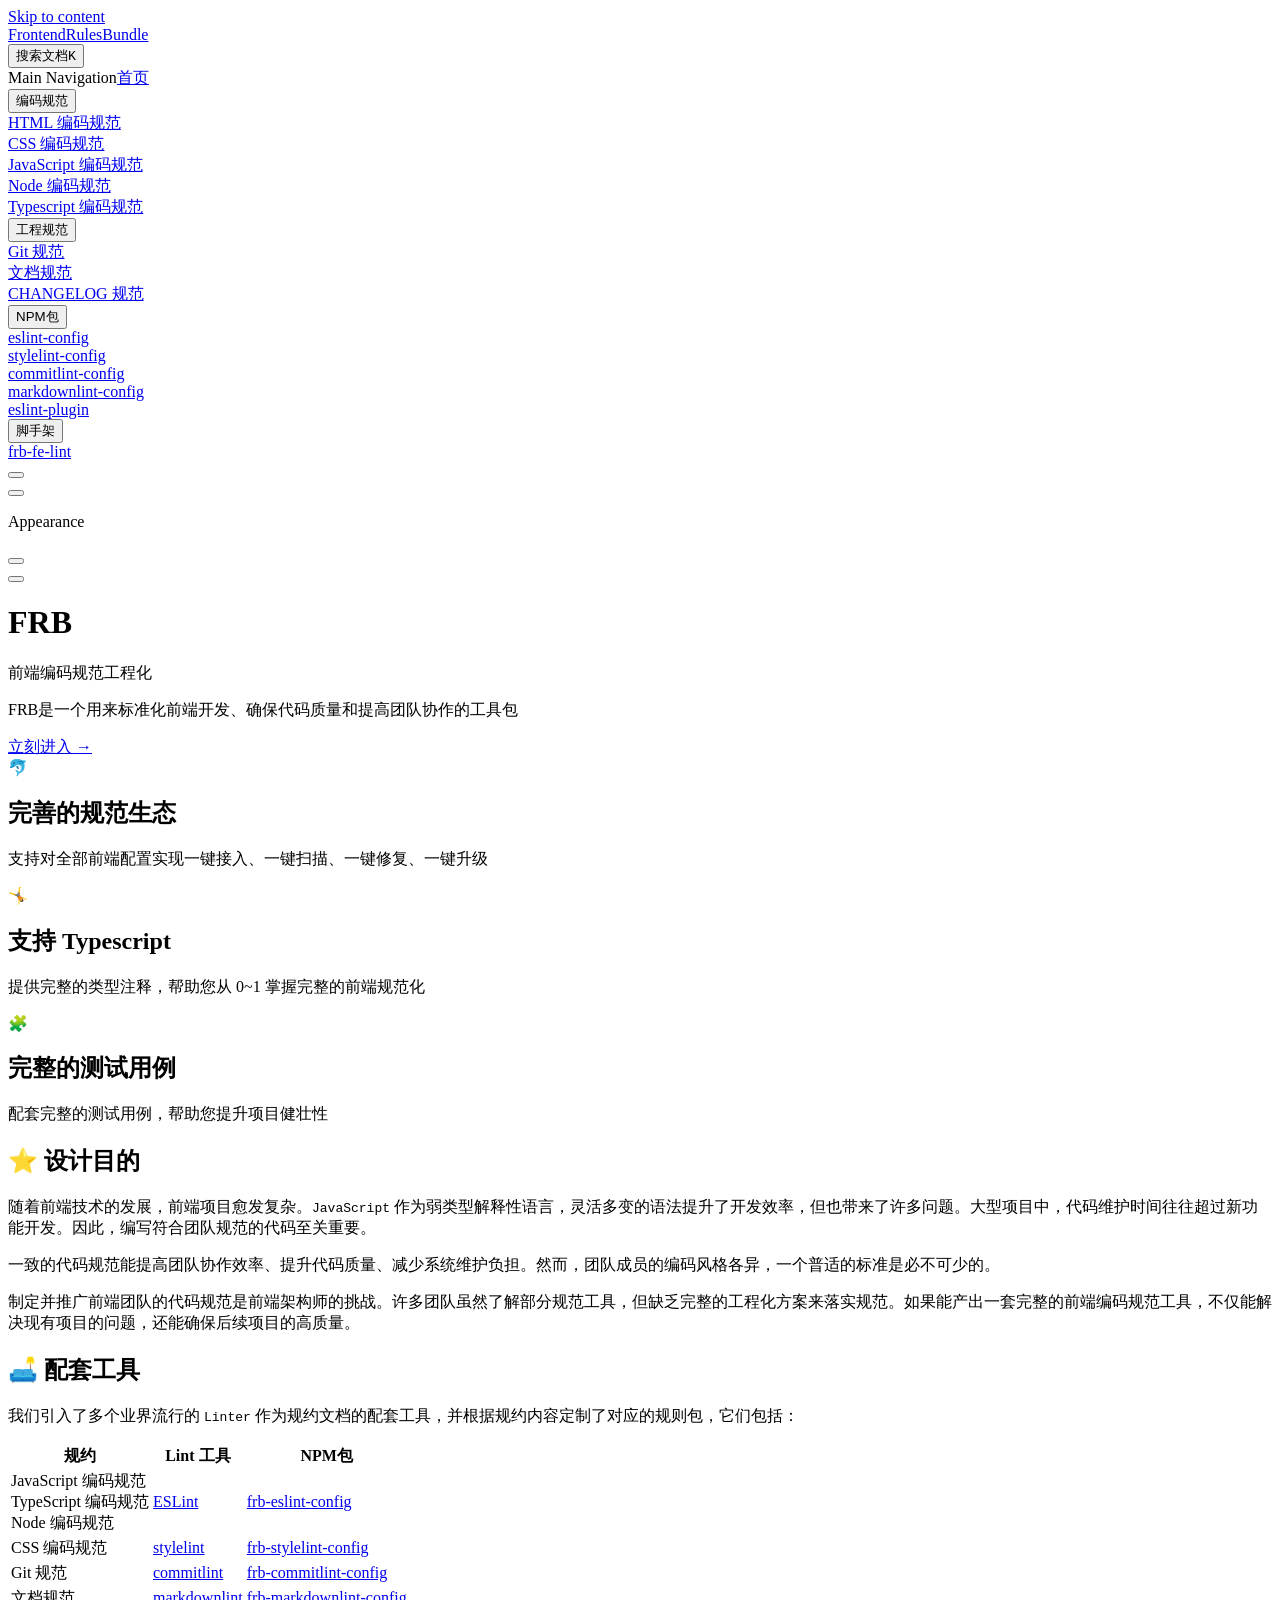
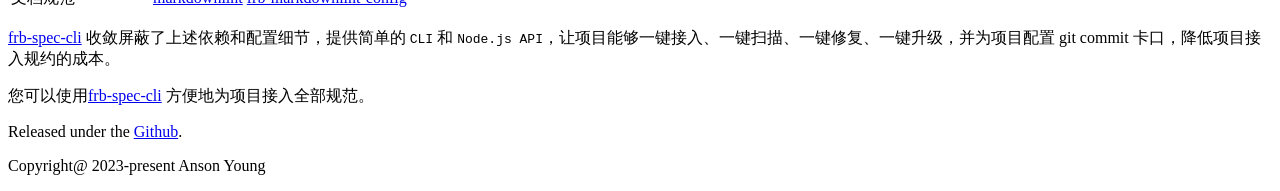
==== commit a207750d: "Deploying to gh-pages from @ yangsheng8/frontend-rules-bundle@19ea0f4ec559beee703f56c59af5b57eea2f12" ====
--- a/index.html
+++ b/index.html
@@ -6,20 +6,20 @@
     <title>FrontendRulesBundle</title>
     <meta name="description" content="前端编码规范工程化">
     <meta name="generator" content="VitePress v1.2.2">
-    <link rel="preload stylesheet" href="/assets/style.BY2mN_my.css" as="style">
+    <link rel="preload stylesheet" href="/frontend-rules-bundle/assets/style.DlOn0MwJ.css" as="style">
     
-    <script type="module" src="/assets/app.9--udEER.js"></script>
-    <link rel="preload" href="/assets/inter-roman-latin.Di8DUHzh.woff2" as="font" type="font/woff2" crossorigin="">
-    <link rel="modulepreload" href="/assets/chunks/framework.CJINm0jR.js">
-    <link rel="modulepreload" href="/assets/chunks/theme.BF8huRVD.js">
-    <link rel="modulepreload" href="/assets/index.md.BYgQcy-Z.lean.js">
+    <script type="module" src="/frontend-rules-bundle/assets/app.Cfls8EYA.js"></script>
+    <link rel="preload" href="/frontend-rules-bundle/assets/inter-roman-latin.Di8DUHzh.woff2" as="font" type="font/woff2" crossorigin="">
+    <link rel="modulepreload" href="/frontend-rules-bundle/assets/chunks/framework.C5sNhGtk.js">
+    <link rel="modulepreload" href="/frontend-rules-bundle/assets/chunks/theme.Dl-JYFvK.js">
+    <link rel="modulepreload" href="/frontend-rules-bundle/assets/index.md.Cb7CCUfE.lean.js">
     <link rel="icon" href="/img/logo.png">
     <script id="check-dark-mode">(()=>{const e=localStorage.getItem("vitepress-theme-appearance")||"auto",a=window.matchMedia("(prefers-color-scheme: dark)").matches;(!e||e==="auto"?a:e==="dark")&&document.documentElement.classList.add("dark")})();</script>
     <script id="check-mac-os">document.documentElement.classList.toggle("mac",/Mac|iPhone|iPod|iPad/i.test(navigator.platform));</script>
   </head>
   <body>
-    <div id="app"><div class="Layout" data-v-e4b8e1f8><!--[--><!--]--><!--[--><span tabindex="-1" data-v-347cf77a></span><a href="#VPContent" class="VPSkipLink visually-hidden" data-v-347cf77a> Skip to content </a><!--]--><!----><header class="VPNav" data-v-e4b8e1f8 data-v-37520d22><div class="VPNavBar home top" data-v-37520d22 data-v-76939517><div class="wrapper" data-v-76939517><div class="container" data-v-76939517><div class="title" data-v-76939517><div class="VPNavBarTitle" data-v-76939517 data-v-0b1bfbd6><a class="title" href="/" data-v-0b1bfbd6><!--[--><!--]--><!--[--><img class="VPImage logo" src="/img/logo1.jpg" alt data-v-da9c4ac8><!--]--><span data-v-0b1bfbd6>FrontendRulesBundle</span><!--[--><!--]--></a></div></div><div class="content" data-v-76939517><div class="content-body" data-v-76939517><!--[--><!--]--><div class="VPNavBarSearch search" data-v-76939517><!--[--><!----><div id="local-search"><button type="button" class="DocSearch DocSearch-Button" aria-label="搜索文档"><span class="DocSearch-Button-Container"><span class="vp-icon DocSearch-Search-Icon"></span><span class="DocSearch-Button-Placeholder">搜索文档</span></span><span class="DocSearch-Button-Keys"><kbd class="DocSearch-Button-Key"></kbd><kbd class="DocSearch-Button-Key">K</kbd></span></button></div><!--]--></div><nav aria-labelledby="main-nav-aria-label" class="VPNavBarMenu menu" data-v-76939517 data-v-54b6ef9c><span id="main-nav-aria-label" class="visually-hidden" data-v-54b6ef9c>Main Navigation</span><!--[--><!--[--><a class="VPLink link VPNavBarMenuLink active" href="/" tabindex="0" data-v-54b6ef9c data-v-99f46b89><!--[--><span data-v-99f46b89>首页</span><!--]--></a><!--]--><!--[--><div class="VPFlyout VPNavBarMenuGroup" data-v-54b6ef9c data-v-b11c8280><button type="button" class="button" aria-haspopup="true" aria-expanded="false" data-v-b11c8280><span class="text" data-v-b11c8280><!----><span data-v-b11c8280>编码规范</span><span class="vpi-chevron-down text-icon" data-v-b11c8280></span></span></button><div class="menu" data-v-b11c8280><div class="VPMenu" data-v-b11c8280 data-v-fe176f36><div class="items" data-v-fe176f36><!--[--><!--[--><div class="VPMenuLink" data-v-fe176f36 data-v-29f0888a><a class="VPLink link" href="/coding/html.html" data-v-29f0888a><!--[-->HTML 编码规范<!--]--></a></div><!--]--><!--[--><div class="VPMenuLink" data-v-fe176f36 data-v-29f0888a><a class="VPLink link" href="/coding/css.html" data-v-29f0888a><!--[-->CSS 编码规范<!--]--></a></div><!--]--><!--[--><div class="VPMenuLink" data-v-fe176f36 data-v-29f0888a><a class="VPLink link" href="/coding/javascript.html" data-v-29f0888a><!--[-->JavaScript 编码规范<!--]--></a></div><!--]--><!--[--><div class="VPMenuLink" data-v-fe176f36 data-v-29f0888a><a class="VPLink link" href="/coding/node.html" data-v-29f0888a><!--[-->Node 编码规范<!--]--></a></div><!--]--><!--[--><div class="VPMenuLink" data-v-fe176f36 data-v-29f0888a><a class="VPLink link" href="/coding/typescript.html" data-v-29f0888a><!--[-->Typescript 编码规范<!--]--></a></div><!--]--><!--]--></div><!--[--><!--]--></div></div></div><!--]--><!--[--><div class="VPFlyout VPNavBarMenuGroup" data-v-54b6ef9c data-v-b11c8280><button type="button" class="button" aria-haspopup="true" aria-expanded="false" data-v-b11c8280><span class="text" data-v-b11c8280><!----><span data-v-b11c8280>工程规范</span><span class="vpi-chevron-down text-icon" data-v-b11c8280></span></span></button><div class="menu" data-v-b11c8280><div class="VPMenu" data-v-b11c8280 data-v-fe176f36><div class="items" data-v-fe176f36><!--[--><!--[--><div class="VPMenuLink" data-v-fe176f36 data-v-29f0888a><a class="VPLink link" href="/engineering/git.html" data-v-29f0888a><!--[-->Git 规范<!--]--></a></div><!--]--><!--[--><div class="VPMenuLink" data-v-fe176f36 data-v-29f0888a><a class="VPLink link" href="/engineering/doc.html" data-v-29f0888a><!--[-->文档规范<!--]--></a></div><!--]--><!--[--><div class="VPMenuLink" data-v-fe176f36 data-v-29f0888a><a class="VPLink link" href="/engineering/changelog.html" data-v-29f0888a><!--[-->CHANGELOG 规范<!--]--></a></div><!--]--><!--]--></div><!--[--><!--]--></div></div></div><!--]--><!--[--><div class="VPFlyout VPNavBarMenuGroup" data-v-54b6ef9c data-v-b11c8280><button type="button" class="button" aria-haspopup="true" aria-expanded="false" data-v-b11c8280><span class="text" data-v-b11c8280><!----><span data-v-b11c8280>NPM包</span><span class="vpi-chevron-down text-icon" data-v-b11c8280></span></span></button><div class="menu" data-v-b11c8280><div class="VPMenu" data-v-b11c8280 data-v-fe176f36><div class="items" data-v-fe176f36><!--[--><!--[--><div class="VPMenuLink" data-v-fe176f36 data-v-29f0888a><a class="VPLink link" href="/npm/eslint.html" data-v-29f0888a><!--[-->eslint-config<!--]--></a></div><!--]--><!--[--><div class="VPMenuLink" data-v-fe176f36 data-v-29f0888a><a class="VPLink link" href="/npm/stylelint.html" data-v-29f0888a><!--[-->stylelint-config<!--]--></a></div><!--]--><!--[--><div class="VPMenuLink" data-v-fe176f36 data-v-29f0888a><a class="VPLink link" href="/npm/commitlint.html" data-v-29f0888a><!--[-->commitlint-config<!--]--></a></div><!--]--><!--[--><div class="VPMenuLink" data-v-fe176f36 data-v-29f0888a><a class="VPLink link" href="/npm/markdownlint.html" data-v-29f0888a><!--[-->markdownlint-config<!--]--></a></div><!--]--><!--[--><div class="VPMenuLink" data-v-fe176f36 data-v-29f0888a><a class="VPLink link" href="/npm/eslint-plugin.html" data-v-29f0888a><!--[-->eslint-plugin<!--]--></a></div><!--]--><!--]--></div><!--[--><!--]--></div></div></div><!--]--><!--[--><div class="VPFlyout VPNavBarMenuGroup" data-v-54b6ef9c data-v-b11c8280><button type="button" class="button" aria-haspopup="true" aria-expanded="false" data-v-b11c8280><span class="text" data-v-b11c8280><!----><span data-v-b11c8280>脚手架</span><span class="vpi-chevron-down text-icon" data-v-b11c8280></span></span></button><div class="menu" data-v-b11c8280><div class="VPMenu" data-v-b11c8280 data-v-fe176f36><div class="items" data-v-fe176f36><!--[--><!--[--><div class="VPMenuLink" data-v-fe176f36 data-v-29f0888a><a class="VPLink link" href="/cli/frb-lint.html" data-v-29f0888a><!--[-->frb-fe-lint<!--]--></a></div><!--]--><!--]--></div><!--[--><!--]--></div></div></div><!--]--><!--]--></nav><!----><div class="VPNavBarAppearance appearance" data-v-76939517 data-v-2c32bf94><button class="VPSwitch VPSwitchAppearance" type="button" role="switch" title="Switch to dark theme" aria-checked="false" data-v-2c32bf94 data-v-7fafa1ae data-v-d238cb54><span class="check" data-v-d238cb54><span class="icon" data-v-d238cb54><!--[--><span class="vpi-sun sun" data-v-7fafa1ae></span><span class="vpi-moon moon" data-v-7fafa1ae></span><!--]--></span></span></button></div><div class="VPSocialLinks VPNavBarSocialLinks social-links" data-v-76939517 data-v-22c99eaa data-v-d3f611e9><!--[--><a class="VPSocialLink no-icon" href="https://github.com/yangsheng8/frontend-rules-bundle" aria-label="github" target="_blank" rel="noopener" data-v-d3f611e9 data-v-6e5524c9><span class="vpi-social-github" /></a><!--]--></div><div class="VPFlyout VPNavBarExtra extra" data-v-76939517 data-v-ff49a957 data-v-b11c8280><button type="button" class="button" aria-haspopup="true" aria-expanded="false" aria-label="extra navigation" data-v-b11c8280><span class="vpi-more-horizontal icon" data-v-b11c8280></span></button><div class="menu" data-v-b11c8280><div class="VPMenu" data-v-b11c8280 data-v-fe176f36><!----><!--[--><!--[--><!----><div class="group" data-v-ff49a957><div class="item appearance" data-v-ff49a957><p class="label" data-v-ff49a957>Appearance</p><div class="appearance-action" data-v-ff49a957><button class="VPSwitch VPSwitchAppearance" type="button" role="switch" title="Switch to dark theme" aria-checked="false" data-v-ff49a957 data-v-7fafa1ae data-v-d238cb54><span class="check" data-v-d238cb54><span class="icon" data-v-d238cb54><!--[--><span class="vpi-sun sun" data-v-7fafa1ae></span><span class="vpi-moon moon" data-v-7fafa1ae></span><!--]--></span></span></button></div></div></div><div class="group" data-v-ff49a957><div class="item social-links" data-v-ff49a957><div class="VPSocialLinks social-links-list" data-v-ff49a957 data-v-d3f611e9><!--[--><a class="VPSocialLink no-icon" href="https://github.com/yangsheng8/frontend-rules-bundle" aria-label="github" target="_blank" rel="noopener" data-v-d3f611e9 data-v-6e5524c9><span class="vpi-social-github" /></a><!--]--></div></div></div><!--]--><!--]--></div></div></div><!--[--><!--]--><button type="button" class="VPNavBarHamburger hamburger" aria-label="mobile navigation" aria-expanded="false" aria-controls="VPNavScreen" data-v-76939517 data-v-7c32fbc0><span class="container" data-v-7c32fbc0><span class="top" data-v-7c32fbc0></span><span class="middle" data-v-7c32fbc0></span><span class="bottom" data-v-7c32fbc0></span></span></button></div></div></div></div><div class="divider" data-v-76939517><div class="divider-line" data-v-76939517></div></div></div><!----></header><!----><!----><div class="VPContent is-home" id="VPContent" data-v-e4b8e1f8 data-v-2b62a37d><div class="VPHome" data-v-2b62a37d data-v-d0947b00><!--[--><!--]--><div class="VPHero VPHomeHero" data-v-d0947b00 data-v-6cc72247><div class="container" data-v-6cc72247><div class="main" data-v-6cc72247><!--[--><!--]--><!--[--><h1 class="name" data-v-6cc72247><span class="clip" data-v-6cc72247>FRB</span></h1><p class="text" data-v-6cc72247>前端编码规范工程化</p><p class="tagline" data-v-6cc72247>FRB是一个用来标准化前端开发、确保代码质量和提高团队协作的工具包</p><!--]--><!--[--><!--]--><div class="actions" data-v-6cc72247><!--[--><div class="action" data-v-6cc72247><a class="VPButton medium brand" href="/coding/html.html" data-v-6cc72247 data-v-09926cdb>立刻进入 →</a></div><!--]--></div><!--[--><!--]--></div><!----></div></div><!--[--><!--]--><!--[--><!--]--><div class="VPFeatures VPHomeFeatures" data-v-d0947b00 data-v-6db3c98c><div class="container" data-v-6db3c98c><div class="items" data-v-6db3c98c><!--[--><div class="grid-3 item" data-v-6db3c98c><div class="VPLink no-icon VPFeature" data-v-6db3c98c data-v-02033b3c><!--[--><article class="box" data-v-02033b3c><div class="icon" data-v-02033b3c>🐬</div><h2 class="title" data-v-02033b3c>完善的规范生态</h2><p class="details" data-v-02033b3c>支持对全部前端配置实现一键接入、一键扫描、一键修复、一键升级</p><!----></article><!--]--></div></div><div class="grid-3 item" data-v-6db3c98c><div class="VPLink no-icon VPFeature" data-v-6db3c98c data-v-02033b3c><!--[--><article class="box" data-v-02033b3c><div class="icon" data-v-02033b3c>🤸‍</div><h2 class="title" data-v-02033b3c>支持 Typescript</h2><p class="details" data-v-02033b3c>提供完整的类型注释，帮助您从 0~1 掌握完整的前端规范化</p><!----></article><!--]--></div></div><div class="grid-3 item" data-v-6db3c98c><div class="VPLink no-icon VPFeature" data-v-6db3c98c data-v-02033b3c><!--[--><article class="box" data-v-02033b3c><div class="icon" data-v-02033b3c>🧩</div><h2 class="title" data-v-02033b3c>完整的测试用例</h2><p class="details" data-v-02033b3c>配套完整的测试用例，帮助您提升项目健壮性</p><!----></article><!--]--></div></div><!--]--></div></div></div><!--[--><!--]--><div class="vp-doc container" style="" data-v-d0947b00 data-v-80a659c8><!--[--><div style="position:relative;" data-v-d0947b00><div><h2 id="设计目的" tabindex="-1">⭐ 设计目的 <a class="header-anchor" href="#设计目的" aria-label="Permalink to &quot;:star: 设计目的&quot;">​</a></h2><p>随着前端技术的发展，前端项目愈发复杂。<code>JavaScript</code> 作为弱类型解释性语言，灵活多变的语法提升了开发效率，但也带来了许多问题。大型项目中，代码维护时间往往超过新功能开发。因此，编写符合团队规范的代码至关重要。</p><p>一致的代码规范能提高团队协作效率、提升代码质量、减少系统维护负担。然而，团队成员的编码风格各异，一个普适的标准是必不可少的。</p><p>制定并推广前端团队的代码规范是前端架构师的挑战。许多团队虽然了解部分规范工具，但缺乏完整的工程化方案来落实规范。如果能产出一套完整的前端编码规范工具，不仅能解决现有项目的问题，还能确保后续项目的高质量。</p><h2 id="配套工具" tabindex="-1">🛋️ 配套工具 <a class="header-anchor" href="#配套工具" aria-label="Permalink to &quot;:couch_and_lamp: 配套工具&quot;">​</a></h2><p>我们引入了多个业界流行的 <code>Linter</code> 作为规约文档的配套工具，并根据规约内容定制了对应的规则包，它们包括：</p><table><thead><tr><th>规约</th><th>Lint 工具</th><th>NPM包</th></tr></thead><tbody><tr><td>JavaScript 编码规范 <br> TypeScript 编码规范 <br> Node 编码规范</td><td><a href="https://eslint.org/" target="_blank" rel="noreferrer">ESLint</a></td><td><a href="https://www.npmjs.com/package/frb-eslint-config" target="_blank" rel="noreferrer">frb-eslint-config</a></td></tr><tr><td>CSS 编码规范</td><td><a href="https://stylelint.io/" target="_blank" rel="noreferrer">stylelint</a></td><td><a href="https://www.npmjs.com/package/frb-stylelint-config" target="_blank" rel="noreferrer">frb-stylelint-config</a></td></tr><tr><td>Git 规范</td><td><a href="https://commitlint.js.org/#/" target="_blank" rel="noreferrer">commitlint</a></td><td><a href="https://www.npmjs.com/package/frb-commitlint-config" target="_blank" rel="noreferrer">frb-commitlint-config</a></td></tr><tr><td>文档规范</td><td><a href="https://github.com/DavidAnson/markdownlint" target="_blank" rel="noreferrer">markdownlint</a></td><td><a href="https://www.npmjs.com/package/frb-markdownlint-config" target="_blank" rel="noreferrer">frb-markdownlint-config</a></td></tr></tbody></table><p><a href="https://www.npmjs.com/package/frb-spec-cli" target="_blank" rel="noreferrer">frb-spec-cli</a> 收敛屏蔽了上述依赖和配置细节，提供简单的 <code>CLI</code> 和 <code>Node.js API</code>，让项目能够一键接入、一键扫描、一键修复、一键升级，并为项目配置 git commit 卡口，降低项目接入规约的成本。</p><p>您可以使用<a href="https://www.npmjs.com/package/frb-spec-cli" target="_blank" rel="noreferrer">frb-spec-cli</a> 方便地为项目接入全部规范。</p></div></div><!--]--></div></div></div><footer class="VPFooter" data-v-e4b8e1f8 data-v-541b8f9b><div class="container" data-v-541b8f9b><p class="message" data-v-541b8f9b>Released under the <a href="https://github.com/yangsheng8/frontend-rules-bundle">Github</a>.</p><p class="copyright" data-v-541b8f9b>Copyright@ 2023-present Anson Young </p></div></footer><!--[--><!--]--></div></div>
-    <script>window.__VP_HASH_MAP__=JSON.parse("{\"api-examples.md\":\"R4d5If6c\",\"markdown-examples.md\":\"D05g6cIP\",\"coding_css.md\":\"DKmnRqSd\",\"engineering_changelog.md\":\"C6zvm-Qr\",\"coding_html.md\":\"DJCobx2r\",\"engineering_doc.md\":\"CeMw2gTG\",\"engineering_git.md\":\"oXRIVrIO\",\"coding_node.md\":\"D2Tambwm\",\"index.md\":\"BYgQcy-Z\",\"coding_typescript.md\":\"CN7w1dep\",\"coding_javascript.md\":\"D72n1xTb\"}");window.__VP_SITE_DATA__=JSON.parse("{\"lang\":\"en-US\",\"dir\":\"ltr\",\"title\":\"FrontendRulesBundle\",\"description\":\"前端编码规范工程化\",\"base\":\"/\",\"head\":[],\"router\":{\"prefetchLinks\":true},\"appearance\":true,\"themeConfig\":{\"logo\":\"/img/logo1.jpg\",\"outlineTitle\":\"目录\",\"nav\":[{\"text\":\"首页\",\"link\":\"/\"},{\"text\":\"编码规范\",\"items\":[{\"text\":\"HTML 编码规范\",\"link\":\"/coding/html.md\"},{\"text\":\"CSS 编码规范\",\"link\":\"/coding/css.md\"},{\"text\":\"JavaScript 编码规范\",\"link\":\"/coding/javascript.md\"},{\"text\":\"Node 编码规范\",\"link\":\"/coding/node.md\"},{\"text\":\"Typescript 编码规范\",\"link\":\"/coding/typescript.md\"}]},{\"text\":\"工程规范\",\"items\":[{\"text\":\"Git 规范\",\"link\":\"/engineering/git.md\"},{\"text\":\"文档规范\",\"link\":\"/engineering/doc.md\"},{\"text\":\"CHANGELOG 规范\",\"link\":\"/engineering/changelog.md\"}]},{\"text\":\"NPM包\",\"items\":[{\"text\":\"eslint-config\",\"link\":\"/npm/eslint.md\"},{\"text\":\"stylelint-config\",\"link\":\"/npm/stylelint.md\"},{\"text\":\"commitlint-config\",\"link\":\"/npm/commitlint.md\"},{\"text\":\"markdownlint-config\",\"link\":\"/npm/markdownlint.md\"},{\"text\":\"eslint-plugin\",\"link\":\"/npm/eslint-plugin.md\"}]},{\"text\":\"脚手架\",\"items\":[{\"text\":\"frb-fe-lint\",\"link\":\"/cli/frb-lint.md\"}]}],\"sidebar\":[{\"text\":\"编码规范\",\"items\":[{\"text\":\"HTML 编码规范\",\"link\":\"/coding/html.md\"},{\"text\":\"CSS 编码规范\",\"link\":\"/coding/css.md\"},{\"text\":\"JavaScript 编码规范\",\"link\":\"/coding/javascript.md\"},{\"text\":\"Typescript 编码规范\",\"link\":\"/coding/typescript.md\"},{\"text\":\"Node 编码规范\",\"link\":\"/coding/node.md\"}]},{\"text\":\"工程规范\",\"items\":[{\"text\":\"Git 规范\",\"link\":\"/engineering/git.md\"},{\"text\":\"文档规范\",\"link\":\"/engineering/doc.md\"},{\"text\":\"CHANGELOG 规范\",\"link\":\"/engineering/changelog.md\"}]},{\"text\":\"NPM包\",\"items\":[{\"text\":\"eslint-config\",\"link\":\"/npm/eslint.md\"},{\"text\":\"stylelint-config\",\"link\":\"/npm/stylelint.md\"},{\"text\":\"commitlint-config\",\"link\":\"/npm/commitlint.md\"},{\"text\":\"markdownlint-config\",\"link\":\"/npm/markdownlint.md\"},{\"text\":\"eslint-plugin\",\"link\":\"/npm/eslint-plugin.md\"}]},{\"text\":\"脚手架\",\"items\":[{\"text\":\"frb-lint\",\"link\":\"/cli/frb-lint.md\"}]}],\"socialLinks\":[{\"icon\":\"github\",\"link\":\"https://github.com/yangsheng8/frontend-rules-bundle\"}],\"search\":{\"provider\":\"local\",\"options\":{\"translations\":{\"button\":{\"buttonText\":\"搜索文档\",\"buttonAriaLabel\":\"搜索文档\"},\"modal\":{\"noResultsText\":\"无法找到相关结果\",\"resetButtonTitle\":\"清除查询条件\",\"footer\":{\"selectText\":\"选择\",\"navigateText\":\"切换\"}}}}},\"footer\":{\"message\":\"Released under the <a href=\\\"https://github.com/yangsheng8/frontend-rules-bundle\\\">Github</a>.\",\"copyright\":\"Copyright@ 2023-present Anson Young \"}},\"locales\":{},\"scrollOffset\":134,\"cleanUrls\":false}");</script>
+    <div id="app"><div class="Layout" data-v-e4b8e1f8><!--[--><!--]--><!--[--><span tabindex="-1" data-v-347cf77a></span><a href="#VPContent" class="VPSkipLink visually-hidden" data-v-347cf77a> Skip to content </a><!--]--><!----><header class="VPNav" data-v-e4b8e1f8 data-v-37520d22><div class="VPNavBar home top" data-v-37520d22 data-v-76939517><div class="wrapper" data-v-76939517><div class="container" data-v-76939517><div class="title" data-v-76939517><div class="VPNavBarTitle" data-v-76939517 data-v-0b1bfbd6><a class="title" href="/frontend-rules-bundle/" data-v-0b1bfbd6><!--[--><!--]--><!--[--><img class="VPImage logo" src="/frontend-rules-bundle/img/logo1.jpg" alt data-v-da9c4ac8><!--]--><span data-v-0b1bfbd6>FrontendRulesBundle</span><!--[--><!--]--></a></div></div><div class="content" data-v-76939517><div class="content-body" data-v-76939517><!--[--><!--]--><div class="VPNavBarSearch search" data-v-76939517><!--[--><!----><div id="local-search"><button type="button" class="DocSearch DocSearch-Button" aria-label="搜索文档"><span class="DocSearch-Button-Container"><span class="vp-icon DocSearch-Search-Icon"></span><span class="DocSearch-Button-Placeholder">搜索文档</span></span><span class="DocSearch-Button-Keys"><kbd class="DocSearch-Button-Key"></kbd><kbd class="DocSearch-Button-Key">K</kbd></span></button></div><!--]--></div><nav aria-labelledby="main-nav-aria-label" class="VPNavBarMenu menu" data-v-76939517 data-v-54b6ef9c><span id="main-nav-aria-label" class="visually-hidden" data-v-54b6ef9c>Main Navigation</span><!--[--><!--[--><a class="VPLink link VPNavBarMenuLink active" href="/frontend-rules-bundle/" tabindex="0" data-v-54b6ef9c data-v-99f46b89><!--[--><span data-v-99f46b89>首页</span><!--]--></a><!--]--><!--[--><div class="VPFlyout VPNavBarMenuGroup" data-v-54b6ef9c data-v-b11c8280><button type="button" class="button" aria-haspopup="true" aria-expanded="false" data-v-b11c8280><span class="text" data-v-b11c8280><!----><span data-v-b11c8280>编码规范</span><span class="vpi-chevron-down text-icon" data-v-b11c8280></span></span></button><div class="menu" data-v-b11c8280><div class="VPMenu" data-v-b11c8280 data-v-fe176f36><div class="items" data-v-fe176f36><!--[--><!--[--><div class="VPMenuLink" data-v-fe176f36 data-v-29f0888a><a class="VPLink link" href="/frontend-rules-bundle/coding/html.html" data-v-29f0888a><!--[-->HTML 编码规范<!--]--></a></div><!--]--><!--[--><div class="VPMenuLink" data-v-fe176f36 data-v-29f0888a><a class="VPLink link" href="/frontend-rules-bundle/coding/css.html" data-v-29f0888a><!--[-->CSS 编码规范<!--]--></a></div><!--]--><!--[--><div class="VPMenuLink" data-v-fe176f36 data-v-29f0888a><a class="VPLink link" href="/frontend-rules-bundle/coding/javascript.html" data-v-29f0888a><!--[-->JavaScript 编码规范<!--]--></a></div><!--]--><!--[--><div class="VPMenuLink" data-v-fe176f36 data-v-29f0888a><a class="VPLink link" href="/frontend-rules-bundle/coding/node.html" data-v-29f0888a><!--[-->Node 编码规范<!--]--></a></div><!--]--><!--[--><div class="VPMenuLink" data-v-fe176f36 data-v-29f0888a><a class="VPLink link" href="/frontend-rules-bundle/coding/typescript.html" data-v-29f0888a><!--[-->Typescript 编码规范<!--]--></a></div><!--]--><!--]--></div><!--[--><!--]--></div></div></div><!--]--><!--[--><div class="VPFlyout VPNavBarMenuGroup" data-v-54b6ef9c data-v-b11c8280><button type="button" class="button" aria-haspopup="true" aria-expanded="false" data-v-b11c8280><span class="text" data-v-b11c8280><!----><span data-v-b11c8280>工程规范</span><span class="vpi-chevron-down text-icon" data-v-b11c8280></span></span></button><div class="menu" data-v-b11c8280><div class="VPMenu" data-v-b11c8280 data-v-fe176f36><div class="items" data-v-fe176f36><!--[--><!--[--><div class="VPMenuLink" data-v-fe176f36 data-v-29f0888a><a class="VPLink link" href="/frontend-rules-bundle/engineering/git.html" data-v-29f0888a><!--[-->Git 规范<!--]--></a></div><!--]--><!--[--><div class="VPMenuLink" data-v-fe176f36 data-v-29f0888a><a class="VPLink link" href="/frontend-rules-bundle/engineering/doc.html" data-v-29f0888a><!--[-->文档规范<!--]--></a></div><!--]--><!--[--><div class="VPMenuLink" data-v-fe176f36 data-v-29f0888a><a class="VPLink link" href="/frontend-rules-bundle/engineering/changelog.html" data-v-29f0888a><!--[-->CHANGELOG 规范<!--]--></a></div><!--]--><!--]--></div><!--[--><!--]--></div></div></div><!--]--><!--[--><div class="VPFlyout VPNavBarMenuGroup" data-v-54b6ef9c data-v-b11c8280><button type="button" class="button" aria-haspopup="true" aria-expanded="false" data-v-b11c8280><span class="text" data-v-b11c8280><!----><span data-v-b11c8280>NPM包</span><span class="vpi-chevron-down text-icon" data-v-b11c8280></span></span></button><div class="menu" data-v-b11c8280><div class="VPMenu" data-v-b11c8280 data-v-fe176f36><div class="items" data-v-fe176f36><!--[--><!--[--><div class="VPMenuLink" data-v-fe176f36 data-v-29f0888a><a class="VPLink link" href="/frontend-rules-bundle/npm/eslint.html" data-v-29f0888a><!--[-->eslint-config<!--]--></a></div><!--]--><!--[--><div class="VPMenuLink" data-v-fe176f36 data-v-29f0888a><a class="VPLink link" href="/frontend-rules-bundle/npm/stylelint.html" data-v-29f0888a><!--[-->stylelint-config<!--]--></a></div><!--]--><!--[--><div class="VPMenuLink" data-v-fe176f36 data-v-29f0888a><a class="VPLink link" href="/frontend-rules-bundle/npm/commitlint.html" data-v-29f0888a><!--[-->commitlint-config<!--]--></a></div><!--]--><!--[--><div class="VPMenuLink" data-v-fe176f36 data-v-29f0888a><a class="VPLink link" href="/frontend-rules-bundle/npm/markdownlint.html" data-v-29f0888a><!--[-->markdownlint-config<!--]--></a></div><!--]--><!--[--><div class="VPMenuLink" data-v-fe176f36 data-v-29f0888a><a class="VPLink link" href="/frontend-rules-bundle/npm/eslint-plugin.html" data-v-29f0888a><!--[-->eslint-plugin<!--]--></a></div><!--]--><!--]--></div><!--[--><!--]--></div></div></div><!--]--><!--[--><div class="VPFlyout VPNavBarMenuGroup" data-v-54b6ef9c data-v-b11c8280><button type="button" class="button" aria-haspopup="true" aria-expanded="false" data-v-b11c8280><span class="text" data-v-b11c8280><!----><span data-v-b11c8280>脚手架</span><span class="vpi-chevron-down text-icon" data-v-b11c8280></span></span></button><div class="menu" data-v-b11c8280><div class="VPMenu" data-v-b11c8280 data-v-fe176f36><div class="items" data-v-fe176f36><!--[--><!--[--><div class="VPMenuLink" data-v-fe176f36 data-v-29f0888a><a class="VPLink link" href="/frontend-rules-bundle/cli/frb-lint.html" data-v-29f0888a><!--[-->frb-fe-lint<!--]--></a></div><!--]--><!--]--></div><!--[--><!--]--></div></div></div><!--]--><!--]--></nav><!----><div class="VPNavBarAppearance appearance" data-v-76939517 data-v-2c32bf94><button class="VPSwitch VPSwitchAppearance" type="button" role="switch" title="Switch to dark theme" aria-checked="false" data-v-2c32bf94 data-v-7fafa1ae data-v-d238cb54><span class="check" data-v-d238cb54><span class="icon" data-v-d238cb54><!--[--><span class="vpi-sun sun" data-v-7fafa1ae></span><span class="vpi-moon moon" data-v-7fafa1ae></span><!--]--></span></span></button></div><div class="VPSocialLinks VPNavBarSocialLinks social-links" data-v-76939517 data-v-22c99eaa data-v-d3f611e9><!--[--><a class="VPSocialLink no-icon" href="https://github.com/yangsheng8/frontend-rules-bundle" aria-label="github" target="_blank" rel="noopener" data-v-d3f611e9 data-v-6e5524c9><span class="vpi-social-github" /></a><!--]--></div><div class="VPFlyout VPNavBarExtra extra" data-v-76939517 data-v-ff49a957 data-v-b11c8280><button type="button" class="button" aria-haspopup="true" aria-expanded="false" aria-label="extra navigation" data-v-b11c8280><span class="vpi-more-horizontal icon" data-v-b11c8280></span></button><div class="menu" data-v-b11c8280><div class="VPMenu" data-v-b11c8280 data-v-fe176f36><!----><!--[--><!--[--><!----><div class="group" data-v-ff49a957><div class="item appearance" data-v-ff49a957><p class="label" data-v-ff49a957>Appearance</p><div class="appearance-action" data-v-ff49a957><button class="VPSwitch VPSwitchAppearance" type="button" role="switch" title="Switch to dark theme" aria-checked="false" data-v-ff49a957 data-v-7fafa1ae data-v-d238cb54><span class="check" data-v-d238cb54><span class="icon" data-v-d238cb54><!--[--><span class="vpi-sun sun" data-v-7fafa1ae></span><span class="vpi-moon moon" data-v-7fafa1ae></span><!--]--></span></span></button></div></div></div><div class="group" data-v-ff49a957><div class="item social-links" data-v-ff49a957><div class="VPSocialLinks social-links-list" data-v-ff49a957 data-v-d3f611e9><!--[--><a class="VPSocialLink no-icon" href="https://github.com/yangsheng8/frontend-rules-bundle" aria-label="github" target="_blank" rel="noopener" data-v-d3f611e9 data-v-6e5524c9><span class="vpi-social-github" /></a><!--]--></div></div></div><!--]--><!--]--></div></div></div><!--[--><!--]--><button type="button" class="VPNavBarHamburger hamburger" aria-label="mobile navigation" aria-expanded="false" aria-controls="VPNavScreen" data-v-76939517 data-v-7c32fbc0><span class="container" data-v-7c32fbc0><span class="top" data-v-7c32fbc0></span><span class="middle" data-v-7c32fbc0></span><span class="bottom" data-v-7c32fbc0></span></span></button></div></div></div></div><div class="divider" data-v-76939517><div class="divider-line" data-v-76939517></div></div></div><!----></header><!----><!----><div class="VPContent is-home" id="VPContent" data-v-e4b8e1f8 data-v-2b62a37d><div class="VPHome" data-v-2b62a37d data-v-d0947b00><!--[--><!--]--><div class="VPHero VPHomeHero" data-v-d0947b00 data-v-6cc72247><div class="container" data-v-6cc72247><div class="main" data-v-6cc72247><!--[--><!--]--><!--[--><h1 class="name" data-v-6cc72247><span class="clip" data-v-6cc72247>FRB</span></h1><p class="text" data-v-6cc72247>前端编码规范工程化</p><p class="tagline" data-v-6cc72247>FRB是一个用来标准化前端开发、确保代码质量和提高团队协作的工具包</p><!--]--><!--[--><!--]--><div class="actions" data-v-6cc72247><!--[--><div class="action" data-v-6cc72247><a class="VPButton medium brand" href="/frontend-rules-bundle/coding/html.html" data-v-6cc72247 data-v-09926cdb>立刻进入 →</a></div><!--]--></div><!--[--><!--]--></div><!----></div></div><!--[--><!--]--><!--[--><!--]--><div class="VPFeatures VPHomeFeatures" data-v-d0947b00 data-v-6db3c98c><div class="container" data-v-6db3c98c><div class="items" data-v-6db3c98c><!--[--><div class="grid-3 item" data-v-6db3c98c><div class="VPLink no-icon VPFeature" data-v-6db3c98c data-v-02033b3c><!--[--><article class="box" data-v-02033b3c><div class="icon" data-v-02033b3c>🐬</div><h2 class="title" data-v-02033b3c>完善的规范生态</h2><p class="details" data-v-02033b3c>支持对全部前端配置实现一键接入、一键扫描、一键修复、一键升级</p><!----></article><!--]--></div></div><div class="grid-3 item" data-v-6db3c98c><div class="VPLink no-icon VPFeature" data-v-6db3c98c data-v-02033b3c><!--[--><article class="box" data-v-02033b3c><div class="icon" data-v-02033b3c>🤸‍</div><h2 class="title" data-v-02033b3c>支持 Typescript</h2><p class="details" data-v-02033b3c>提供完整的类型注释，帮助您从 0~1 掌握完整的前端规范化</p><!----></article><!--]--></div></div><div class="grid-3 item" data-v-6db3c98c><div class="VPLink no-icon VPFeature" data-v-6db3c98c data-v-02033b3c><!--[--><article class="box" data-v-02033b3c><div class="icon" data-v-02033b3c>🧩</div><h2 class="title" data-v-02033b3c>完整的测试用例</h2><p class="details" data-v-02033b3c>配套完整的测试用例，帮助您提升项目健壮性</p><!----></article><!--]--></div></div><!--]--></div></div></div><!--[--><!--]--><div class="vp-doc container" style="" data-v-d0947b00 data-v-80a659c8><!--[--><div style="position:relative;" data-v-d0947b00><div><h2 id="设计目的" tabindex="-1">⭐ 设计目的 <a class="header-anchor" href="#设计目的" aria-label="Permalink to &quot;:star: 设计目的&quot;">​</a></h2><p>随着前端技术的发展，前端项目愈发复杂。<code>JavaScript</code> 作为弱类型解释性语言，灵活多变的语法提升了开发效率，但也带来了许多问题。大型项目中，代码维护时间往往超过新功能开发。因此，编写符合团队规范的代码至关重要。</p><p>一致的代码规范能提高团队协作效率、提升代码质量、减少系统维护负担。然而，团队成员的编码风格各异，一个普适的标准是必不可少的。</p><p>制定并推广前端团队的代码规范是前端架构师的挑战。许多团队虽然了解部分规范工具，但缺乏完整的工程化方案来落实规范。如果能产出一套完整的前端编码规范工具，不仅能解决现有项目的问题，还能确保后续项目的高质量。</p><h2 id="配套工具" tabindex="-1">🛋️ 配套工具 <a class="header-anchor" href="#配套工具" aria-label="Permalink to &quot;:couch_and_lamp: 配套工具&quot;">​</a></h2><p>我们引入了多个业界流行的 <code>Linter</code> 作为规约文档的配套工具，并根据规约内容定制了对应的规则包，它们包括：</p><table><thead><tr><th>规约</th><th>Lint 工具</th><th>NPM包</th></tr></thead><tbody><tr><td>JavaScript 编码规范 <br> TypeScript 编码规范 <br> Node 编码规范</td><td><a href="https://eslint.org/" target="_blank" rel="noreferrer">ESLint</a></td><td><a href="https://www.npmjs.com/package/frb-eslint-config" target="_blank" rel="noreferrer">frb-eslint-config</a></td></tr><tr><td>CSS 编码规范</td><td><a href="https://stylelint.io/" target="_blank" rel="noreferrer">stylelint</a></td><td><a href="https://www.npmjs.com/package/frb-stylelint-config" target="_blank" rel="noreferrer">frb-stylelint-config</a></td></tr><tr><td>Git 规范</td><td><a href="https://commitlint.js.org/#/" target="_blank" rel="noreferrer">commitlint</a></td><td><a href="https://www.npmjs.com/package/frb-commitlint-config" target="_blank" rel="noreferrer">frb-commitlint-config</a></td></tr><tr><td>文档规范</td><td><a href="https://github.com/DavidAnson/markdownlint" target="_blank" rel="noreferrer">markdownlint</a></td><td><a href="https://www.npmjs.com/package/frb-markdownlint-config" target="_blank" rel="noreferrer">frb-markdownlint-config</a></td></tr></tbody></table><p><a href="https://www.npmjs.com/package/frb-spec-cli" target="_blank" rel="noreferrer">frb-spec-cli</a> 收敛屏蔽了上述依赖和配置细节，提供简单的 <code>CLI</code> 和 <code>Node.js API</code>，让项目能够一键接入、一键扫描、一键修复、一键升级，并为项目配置 git commit 卡口，降低项目接入规约的成本。</p><p>您可以使用<a href="https://www.npmjs.com/package/frb-spec-cli" target="_blank" rel="noreferrer">frb-spec-cli</a> 方便地为项目接入全部规范。</p></div></div><!--]--></div></div></div><footer class="VPFooter" data-v-e4b8e1f8 data-v-541b8f9b><div class="container" data-v-541b8f9b><p class="message" data-v-541b8f9b>Released under the <a href="https://github.com/yangsheng8/frontend-rules-bundle">Github</a>.</p><p class="copyright" data-v-541b8f9b>Copyright@ 2023-present Anson Young </p></div></footer><!--[--><!--]--></div></div>
+    <script>window.__VP_HASH_MAP__=JSON.parse("{\"engineering_doc.md\":\"DFkmX-5s\",\"index.md\":\"Cb7CCUfE\",\"engineering_git.md\":\"BtDj6dA1\",\"markdown-examples.md\":\"C2ljuxzB\",\"engineering_changelog.md\":\"DLFkpEpV\",\"api-examples.md\":\"BYOBrivK\",\"coding_css.md\":\"BjGvSiPV\",\"coding_html.md\":\"XHGFEULP\",\"coding_node.md\":\"Dvf4MH2y\",\"coding_typescript.md\":\"uQ01dczW\",\"coding_javascript.md\":\"DjyS7J5h\"}");window.__VP_SITE_DATA__=JSON.parse("{\"lang\":\"en-US\",\"dir\":\"ltr\",\"title\":\"FrontendRulesBundle\",\"description\":\"前端编码规范工程化\",\"base\":\"/frontend-rules-bundle/\",\"head\":[],\"router\":{\"prefetchLinks\":true},\"appearance\":true,\"themeConfig\":{\"logo\":\"/img/logo1.jpg\",\"outlineTitle\":\"目录\",\"nav\":[{\"text\":\"首页\",\"link\":\"/\"},{\"text\":\"编码规范\",\"items\":[{\"text\":\"HTML 编码规范\",\"link\":\"/coding/html.md\"},{\"text\":\"CSS 编码规范\",\"link\":\"/coding/css.md\"},{\"text\":\"JavaScript 编码规范\",\"link\":\"/coding/javascript.md\"},{\"text\":\"Node 编码规范\",\"link\":\"/coding/node.md\"},{\"text\":\"Typescript 编码规范\",\"link\":\"/coding/typescript.md\"}]},{\"text\":\"工程规范\",\"items\":[{\"text\":\"Git 规范\",\"link\":\"/engineering/git.md\"},{\"text\":\"文档规范\",\"link\":\"/engineering/doc.md\"},{\"text\":\"CHANGELOG 规范\",\"link\":\"/engineering/changelog.md\"}]},{\"text\":\"NPM包\",\"items\":[{\"text\":\"eslint-config\",\"link\":\"/npm/eslint.md\"},{\"text\":\"stylelint-config\",\"link\":\"/npm/stylelint.md\"},{\"text\":\"commitlint-config\",\"link\":\"/npm/commitlint.md\"},{\"text\":\"markdownlint-config\",\"link\":\"/npm/markdownlint.md\"},{\"text\":\"eslint-plugin\",\"link\":\"/npm/eslint-plugin.md\"}]},{\"text\":\"脚手架\",\"items\":[{\"text\":\"frb-fe-lint\",\"link\":\"/cli/frb-lint.md\"}]}],\"sidebar\":[{\"text\":\"编码规范\",\"items\":[{\"text\":\"HTML 编码规范\",\"link\":\"/coding/html.md\"},{\"text\":\"CSS 编码规范\",\"link\":\"/coding/css.md\"},{\"text\":\"JavaScript 编码规范\",\"link\":\"/coding/javascript.md\"},{\"text\":\"Typescript 编码规范\",\"link\":\"/coding/typescript.md\"},{\"text\":\"Node 编码规范\",\"link\":\"/coding/node.md\"}]},{\"text\":\"工程规范\",\"items\":[{\"text\":\"Git 规范\",\"link\":\"/engineering/git.md\"},{\"text\":\"文档规范\",\"link\":\"/engineering/doc.md\"},{\"text\":\"CHANGELOG 规范\",\"link\":\"/engineering/changelog.md\"}]},{\"text\":\"NPM包\",\"items\":[{\"text\":\"eslint-config\",\"link\":\"/npm/eslint.md\"},{\"text\":\"stylelint-config\",\"link\":\"/npm/stylelint.md\"},{\"text\":\"commitlint-config\",\"link\":\"/npm/commitlint.md\"},{\"text\":\"markdownlint-config\",\"link\":\"/npm/markdownlint.md\"},{\"text\":\"eslint-plugin\",\"link\":\"/npm/eslint-plugin.md\"}]},{\"text\":\"脚手架\",\"items\":[{\"text\":\"frb-lint\",\"link\":\"/cli/frb-lint.md\"}]}],\"socialLinks\":[{\"icon\":\"github\",\"link\":\"https://github.com/yangsheng8/frontend-rules-bundle\"}],\"search\":{\"provider\":\"local\",\"options\":{\"translations\":{\"button\":{\"buttonText\":\"搜索文档\",\"buttonAriaLabel\":\"搜索文档\"},\"modal\":{\"noResultsText\":\"无法找到相关结果\",\"resetButtonTitle\":\"清除查询条件\",\"footer\":{\"selectText\":\"选择\",\"navigateText\":\"切换\"}}}}},\"footer\":{\"message\":\"Released under the <a href=\\\"https://github.com/yangsheng8/frontend-rules-bundle\\\">Github</a>.\",\"copyright\":\"Copyright@ 2023-present Anson Young \"}},\"locales\":{},\"scrollOffset\":134,\"cleanUrls\":false}");</script>
     
   </body>
 </html>
